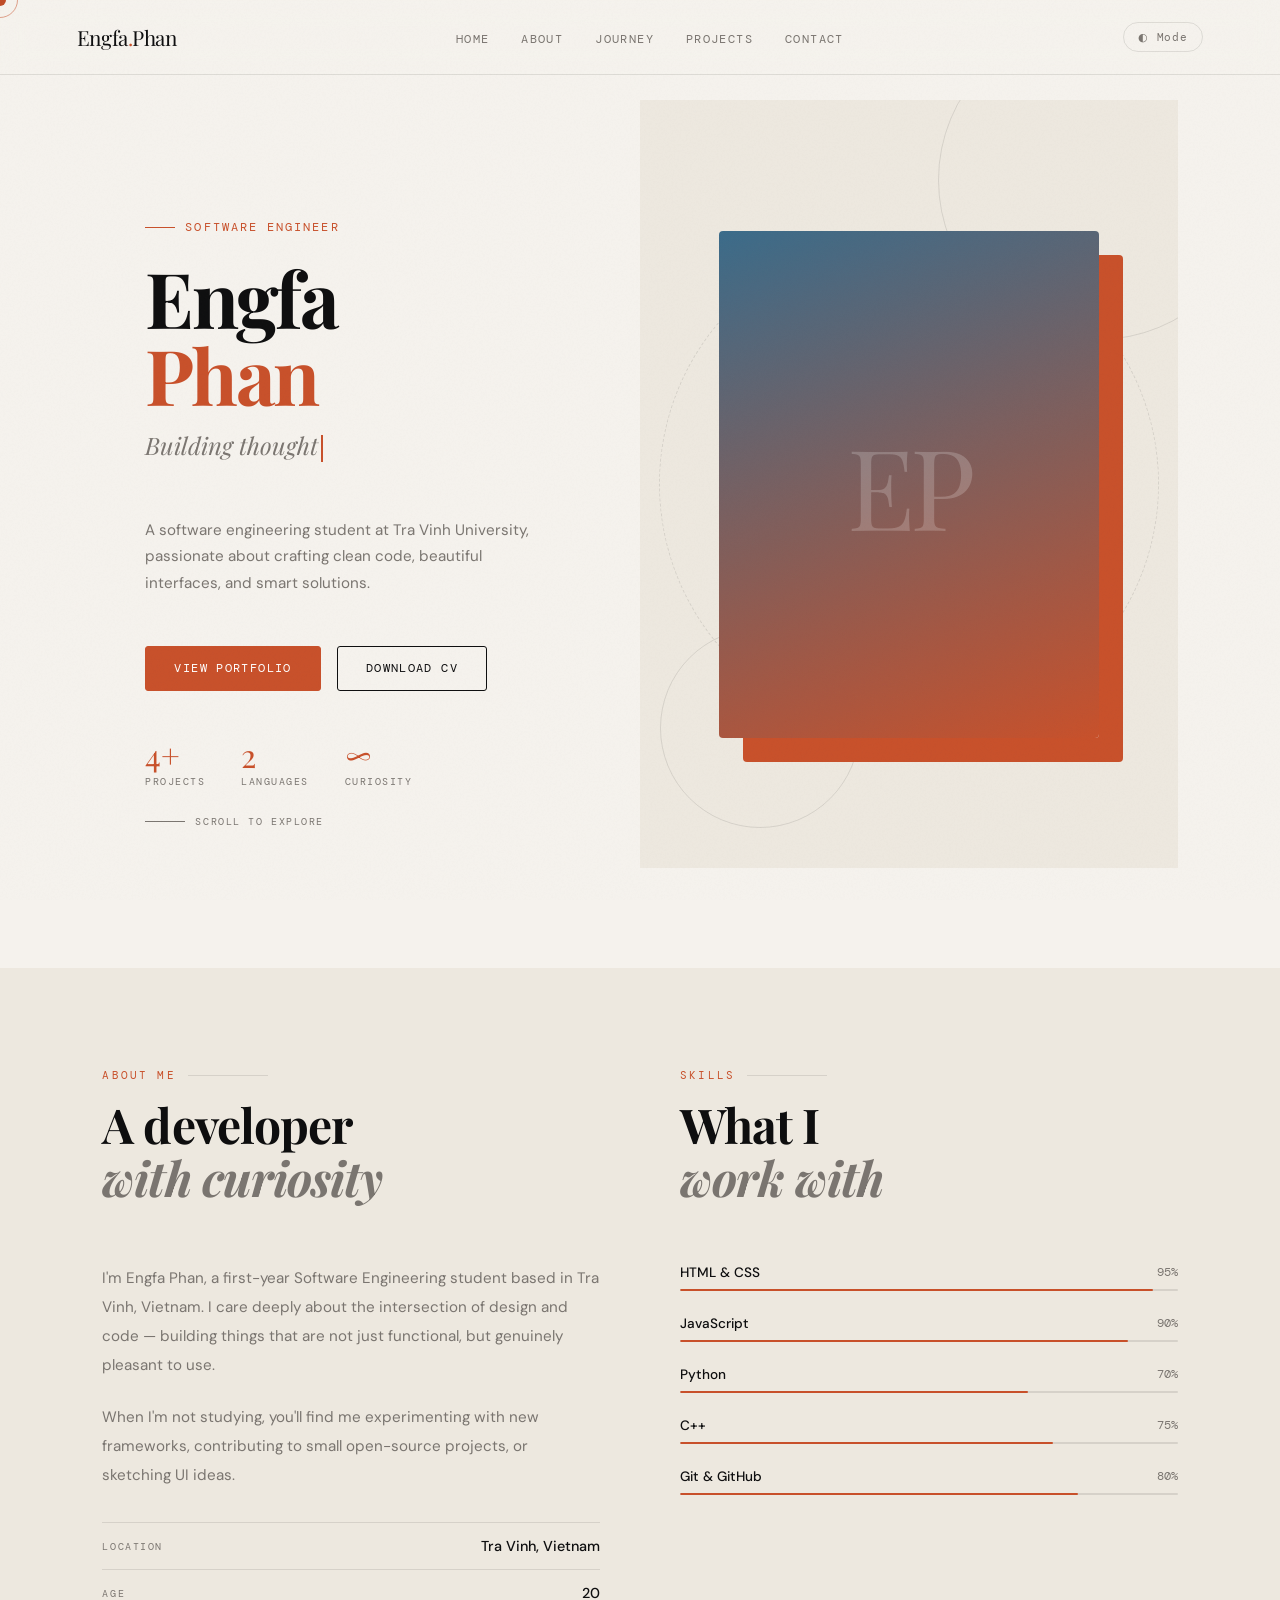
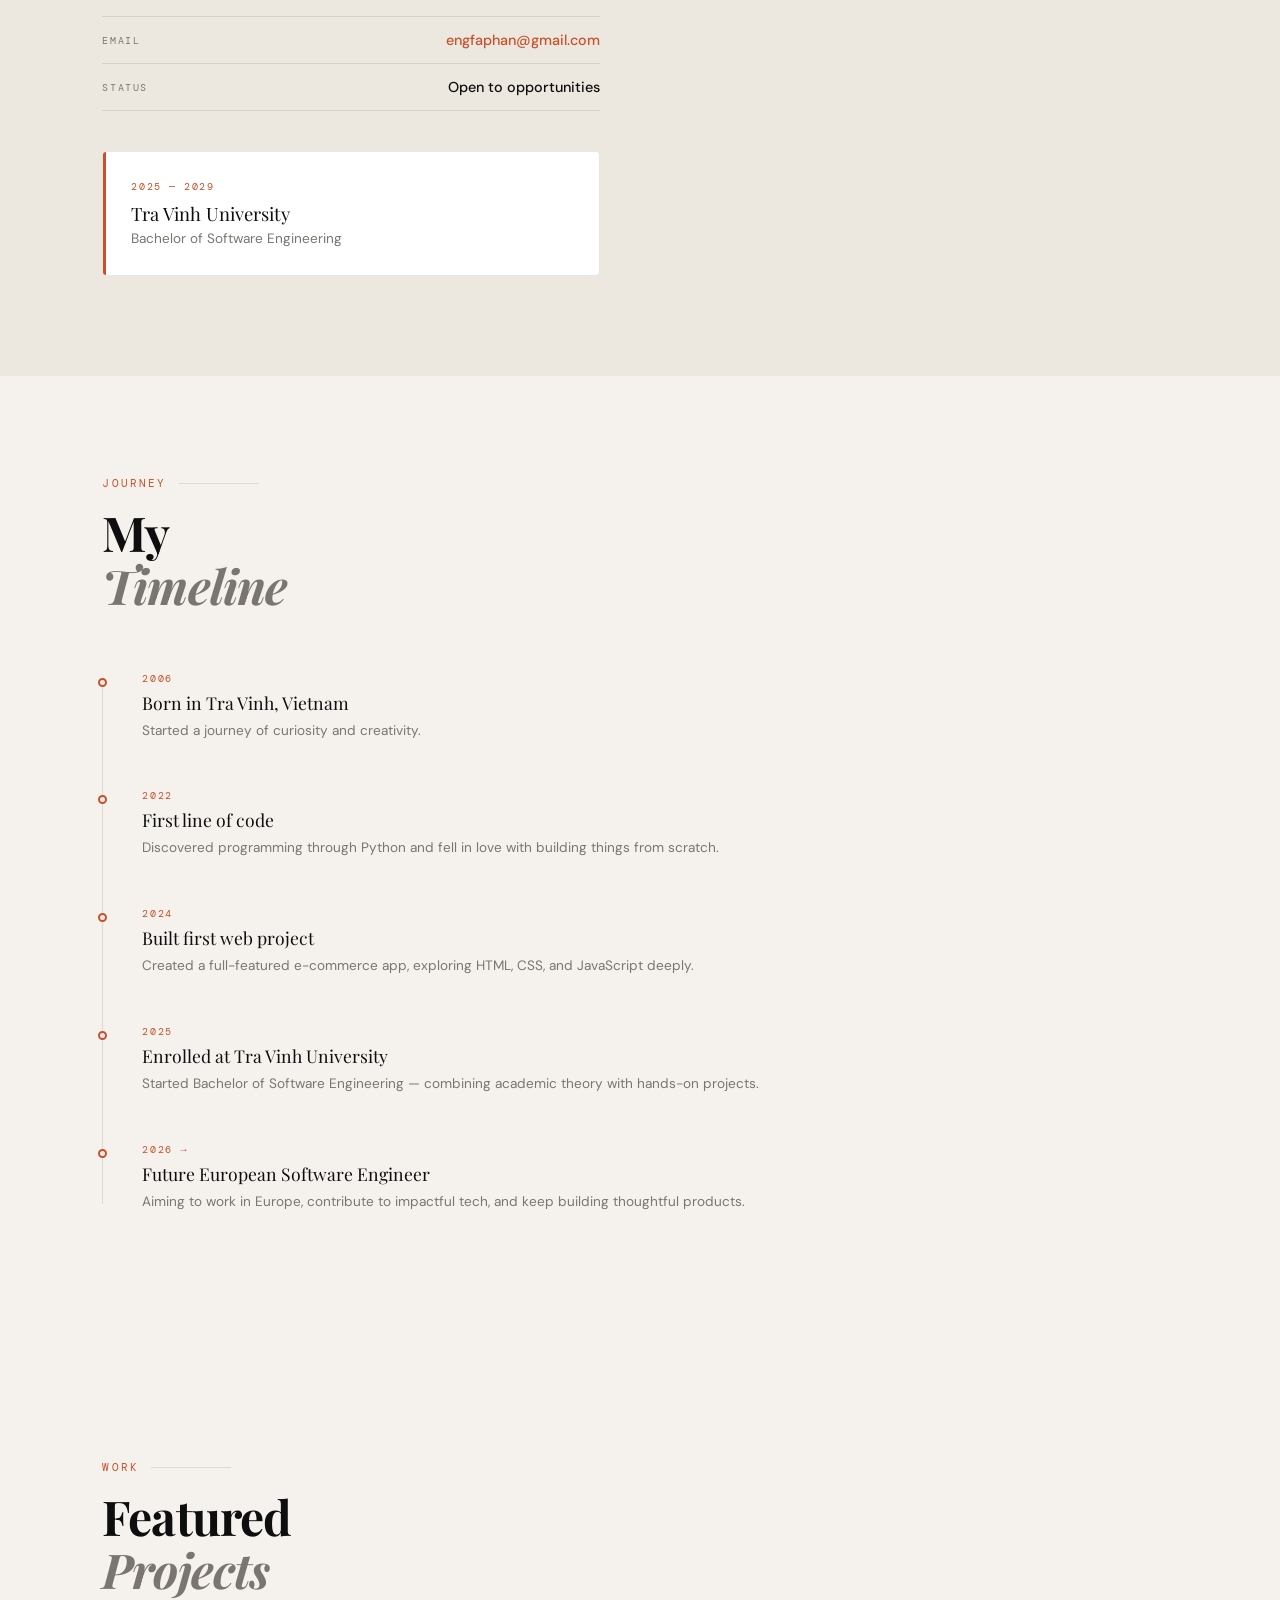
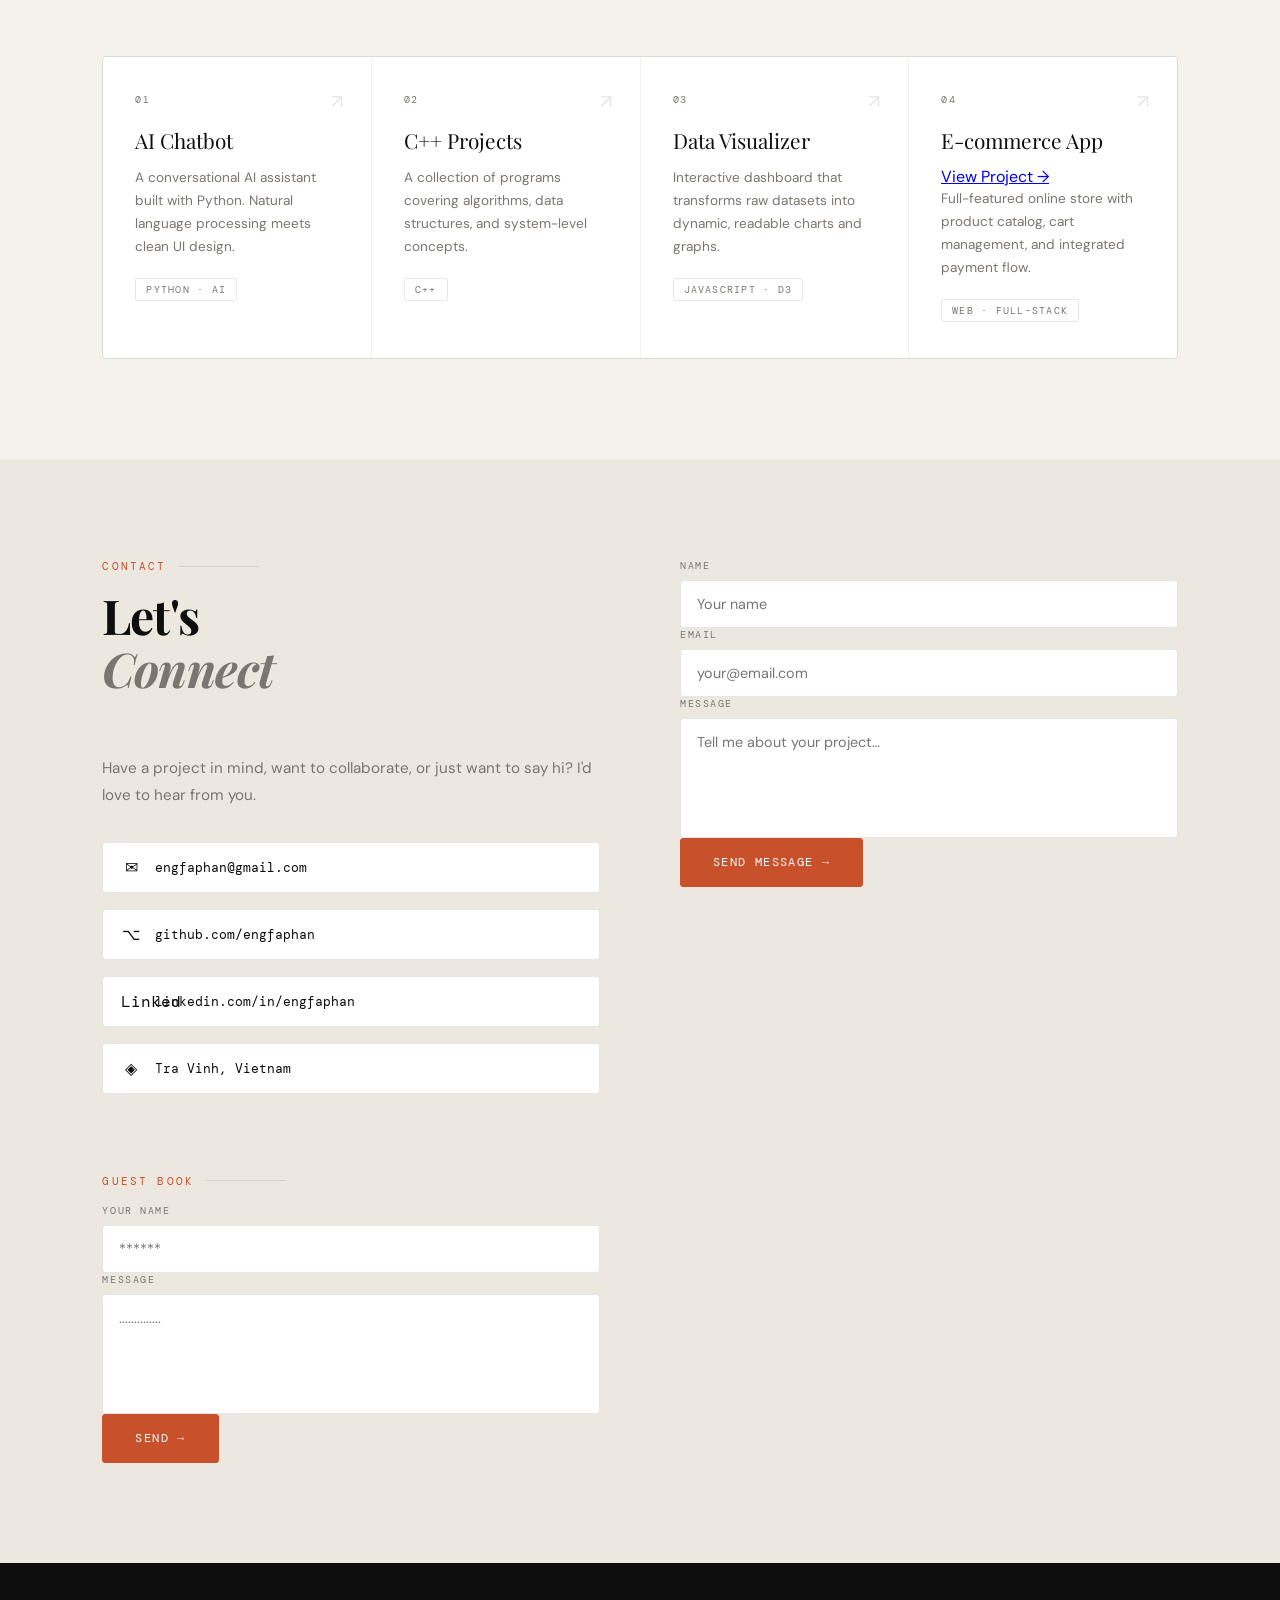
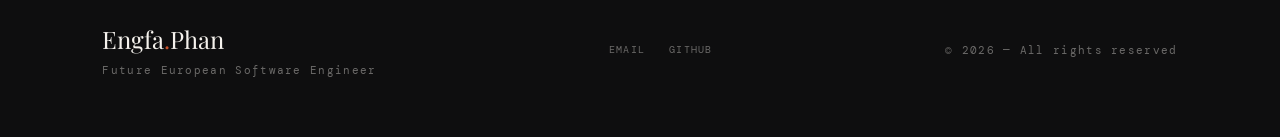
==== index.html @ ee04e459 "Update portfolio" ====
<!doctype html>
<html lang="en">
  <head>
    <meta charset="utf-8" />
    <meta name="viewport" content="width=device-width, initial-scale=1.0" />
    <title>Engfa Phan — Software Engineer</title>
    <meta
      name="description"
      content="Hồ sơ năng lực của Engfa Phan - Sinh viên Kỹ thuật Phần mềm tại Đại học Trà Vinh. Chuyên về phát triển Web và UI/UX."
    />
    <meta
      name="keywords"
      content="Engfa Phan, Software Engineer, Web Developer, Tra Vinh University, Portfolio"
    />
    <meta name="author" content="Engfa Phan" />
    <!-- Open Graph cho Facebook/LinkedIn -->
    <meta
      property="og:title"
      content="Engfa Phan — Software Engineer Portfolio"
    />
    <meta
      property="og:description"
      content="Khám phá các dự án và kỹ năng lập trình của Engfa Phan."
    />
    <meta property="og:image" content="hinanh/22052006.jpg" />
    <meta property="og:type" content="website" />
    <!-- Schema.org cho Google Search -->
    <script type="application/ld+json">
      {
        "@context": "https://schema.org",
        "@type": "Person",
        "name": "Engfa Phan",
        "jobTitle": "Software Engineer",
        "url": "https://engfaphan.github.io",
        "alumniOf": "Tra Vinh University",
        "sameAs": [
          "https://github.com/engfaphan",
          "https://linkedin.com/in/engfaphan"
        ]
      }
    </script>
    <link rel="preconnect" href="https://fonts.googleapis.com" />
    <link
      href="https://fonts.googleapis.com/css2?family=Playfair+Display:ital,wght@0,400;0,700;1,400&family=DM+Mono:wght@300;400;500&family=DM+Sans:wght@300;400;500&display=swap"
      rel="stylesheet"
    />
    <style>
      :root {
        --ink: #0e0e0f;
        --paper: #f5f2ed;
        --cream: #ede8df;
        --accent: #c8502a;
        --accent2: #3a6b8a;
        --muted: #7a7570;
        --card: #ffffff;
        --border: rgba(14, 14, 15, 0.1);
        --cursor-size: 12px;
      }

      *,
      *::before,
      *::after {
        box-sizing: border-box;
        margin: 0;
        padding: 0;
      }
      html {
        scroll-behavior: smooth;
      }

      body {
        font-family: "DM Sans", sans-serif;
        background: var(--paper);
        color: var(--ink);
        overflow-x: hidden;
        cursor: none;
      }

      /* ── GRAIN ── */
      body::before {
        content: "";
        position: fixed;
        inset: 0;
        background-image: url("data:image/svg+xml,%3Csvg viewBox='0 0 512 512' xmlns='http://www.w3.org/2000/svg'%3E%3Cfilter id='noise'%3E%3CfeTurbulence type='fractalNoise' baseFrequency='0.85' numOctaves='4' stitchTiles='stitch'/%3E%3C/filter%3E%3Crect width='100%25' height='100%25' filter='url(%23noise)' opacity='0.04'/%3E%3C/svg%3E");
        pointer-events: none;
        z-index: 9999;
        opacity: 0.5;
      }

      /* ── DARK MODE ── */
      body.dark {
        --ink: #f0ece5;
        --paper: #111010;
        --cream: #1a1917;
        --accent: #e0694a;
        --accent2: #5a9bbe;
        --muted: #7a7570;
        --card: #1e1c1a;
        --border: rgba(240, 236, 229, 0.1);
      }

      /* ── CUSTOM CURSOR ── */
      #cursor {
        position: fixed;
        width: var(--cursor-size);
        height: var(--cursor-size);
        background: var(--accent);
        border-radius: 50%;
        pointer-events: none;
        z-index: 99999;
        transform: translate(-50%, -50%);
        transition:
          transform 0.1s,
          width 0.25s,
          height 0.25s,
          background 0.25s,
          opacity 0.25s;
        mix-blend-mode: multiply;
      }
      body.dark #cursor {
        mix-blend-mode: screen;
      }
      #cursor.hover {
        width: 40px;
        height: 40px;
        background: var(--accent);
        opacity: 0.35;
      }
      #cursor-trail {
        position: fixed;
        width: 36px;
        height: 36px;
        border: 1px solid var(--accent);
        border-radius: 50%;
        pointer-events: none;
        z-index: 99998;
        transform: translate(-50%, -50%);
        transition:
          left 0.12s ease,
          top 0.12s ease,
          width 0.25s,
          height 0.25s,
          opacity 0.25s;
        opacity: 0.5;
      }

      /* ── NAV ── */
      nav {
        position: fixed;
        top: 0;
        left: 0;
        right: 0;
        z-index: 100;
        display: flex;
        justify-content: space-between;
        align-items: center;
        padding: 22px 6%;
        backdrop-filter: blur(12px);
        -webkit-backdrop-filter: blur(12px);
        border-bottom: 1px solid var(--border);
        background: rgba(245, 242, 237, 0.7);
        transition: background 0.4s;
      }
      body.dark nav {
        background: rgba(17, 16, 16, 0.8);
      }

      .logo {
        font-family: "Playfair Display", serif;
        font-size: 1.3rem;
        letter-spacing: -0.02em;
        color: var(--ink);
        cursor: none;
      }
      .logo em {
        color: var(--accent);
        font-style: normal;
      }

      .nav-links {
        display: flex;
        gap: 32px;
        list-style: none;
      }
      .nav-links a {
        font-family: "DM Mono", monospace;
        font-size: 0.72rem;
        letter-spacing: 0.12em;
        text-transform: uppercase;
        color: var(--muted);
        text-decoration: none;
        transition: color 0.2s;
        cursor: none;
      }
      .nav-links a:hover {
        color: var(--accent);
      }

      .mode-btn {
        background: none;
        border: 1px solid var(--border);
        color: var(--muted);
        padding: 7px 14px;
        border-radius: 30px;
        cursor: none;
        font-family: "DM Mono", monospace;
        font-size: 0.7rem;
        letter-spacing: 0.08em;
        transition: all 0.2s;
      }
      .mode-btn:hover {
        border-color: var(--accent);
        color: var(--accent);
      }

      /* ── HERO ── */
      .hero {
        min-height: 100vh;
        display: grid;
        grid-template-columns: 1fr 1fr;
        position: relative;
        overflow: hidden;
      }

      .hero-left {
        display: flex;
        flex-direction: column;
        justify-content: center;
        padding: 120px 8% 80px 8%;
        position: relative;
        z-index: 2;
      }

      .hero-tag {
        font-family: "DM Mono", monospace;
        font-size: 0.72rem;
        letter-spacing: 0.18em;
        text-transform: uppercase;
        color: var(--accent);
        margin-bottom: 24px;
        display: flex;
        align-items: center;
        gap: 10px;
        opacity: 0;
        animation: fadeUp 0.7s 0.2s forwards;
      }
      .hero-tag::before {
        content: "";
        width: 30px;
        height: 1px;
        background: var(--accent);
      }

      .hero-name {
        font-family: "Playfair Display", serif;
        font-size: clamp(3.2rem, 6vw, 5.5rem);
        line-height: 1;
        letter-spacing: -0.03em;
        color: var(--ink);
        margin-bottom: 16px;
        opacity: 0;
        animation: fadeUp 0.7s 0.4s forwards;
      }
      .hero-name span {
        color: var(--accent);
      }

      .hero-role {
        font-family: "Playfair Display", serif;
        font-style: italic;
        font-size: clamp(1.1rem, 2vw, 1.5rem);
        color: var(--muted);
        margin-bottom: 40px;
        opacity: 0;
        animation: fadeUp 0.7s 0.6s forwards;
        min-height: 2em;
      }

      /* Typing cursor */
      .typing-cursor {
        display: inline-block;
        width: 2px;
        height: 1.1em;
        background: var(--accent);
        margin-left: 3px;
        vertical-align: middle;
        animation: blink 1s step-end infinite;
      }
      @keyframes blink {
        0%,
        100% {
          opacity: 1;
        }
        50% {
          opacity: 0;
        }
      }

      .hero-desc {
        font-size: 0.95rem;
        line-height: 1.75;
        color: var(--muted);
        max-width: 400px;
        margin-bottom: 50px;
        opacity: 0;
        animation: fadeUp 0.7s 0.8s forwards;
      }

      .hero-actions {
        display: flex;
        gap: 16px;
        flex-wrap: wrap;
        opacity: 0;
        animation: fadeUp 0.7s 1s forwards;
      }

      /* stat strip */
      .hero-stats {
        display: flex;
        gap: 36px;
        margin-top: 48px;
        opacity: 0;
        animation: fadeUp 0.7s 1.2s forwards;
      }
      .hero-stat-num {
        font-family: "Playfair Display", serif;
        font-size: 2rem;
        color: var(--accent);
        line-height: 1;
      }
      .hero-stat-label {
        font-family: "DM Mono", monospace;
        font-size: 0.62rem;
        letter-spacing: 0.15em;
        text-transform: uppercase;
        color: var(--muted);
        margin-top: 4px;
      }

      @keyframes fadeUp {
        from {
          opacity: 0;
          transform: translateY(24px);
        }
        to {
          opacity: 1;
          transform: translateY(0);
        }
      }

      .btn {
        font-family: "DM Mono", monospace;
        font-size: 0.72rem;
        letter-spacing: 0.12em;
        text-transform: uppercase;
        padding: 14px 28px;
        border-radius: 3px;
        text-decoration: none;
        transition: all 0.25s;
        display: inline-block;
        cursor: none;
      }
      .btn-solid {
        background: var(--accent);
        color: #fff;
        border: 1px solid var(--accent);
      }
      .btn-solid:hover {
        background: transparent;
        color: var(--accent);
      }
      .btn-outline {
        border: 1px solid var(--ink);
        color: var(--ink);
        background: transparent;
      }
      .btn-outline:hover {
        background: var(--ink);
        color: var(--paper);
      }

      /* Hero right */
      .hero-right {
        position: relative;
        overflow: hidden;
        background: var(--cream);
      }
      .hero-photo-wrap {
        position: absolute;
        inset: 0;
        display: flex;
        align-items: center;
        justify-content: center;
      }
      .hero-photo-frame {
        width: 72%;
        max-width: 380px;
        aspect-ratio: 3/4;
        border-radius: 4px;
        overflow: hidden;
        box-shadow: 24px 24px 0 var(--accent);
        position: relative;
        opacity: 0;
        animation: fadeUp 0.9s 0.5s forwards;
      }
      .hero-photo-frame img {
        width: 100%;
        height: 100%;
        object-fit: cover;
        object-position: top center;
        display: block;
        filter: grayscale(15%);
      }
      .hero-initials {
        width: 100%;
        height: 100%;
        background: linear-gradient(
          160deg,
          var(--accent2) 0%,
          var(--accent) 100%
        );
        display: flex;
        align-items: center;
        justify-content: center;
        font-family: "Playfair Display", serif;
        font-size: 7rem;
        color: rgba(255, 255, 255, 0.2);
        letter-spacing: -0.05em;
      }
      .hero-deco {
        position: absolute;
        border-radius: 50%;
        border: 1px solid var(--border);
      }
      .deco-1 {
        width: 320px;
        height: 320px;
        top: -80px;
        right: -80px;
      }
      .deco-2 {
        width: 200px;
        height: 200px;
        bottom: 40px;
        left: 20px;
      }

      /* animated ring */
      .deco-ring {
        position: absolute;
        border-radius: 50%;
        border: 1px dashed var(--border);
        animation: spin 20s linear infinite;
      }
      .deco-ring-1 {
        width: 500px;
        height: 500px;
        top: 50%;
        left: 50%;
        transform: translate(-50%, -50%);
      }
      @keyframes spin {
        to {
          transform: translate(-50%, -50%) rotate(360deg);
        }
      }

      .scroll-hint {
        position: absolute;
        bottom: 40px;
        left: 8%;
        display: flex;
        align-items: center;
        gap: 10px;
        font-family: "DM Mono", monospace;
        font-size: 0.65rem;
        letter-spacing: 0.15em;
        color: var(--muted);
        text-transform: uppercase;
        opacity: 0;
        animation: fadeUp 0.7s 1.4s forwards;
      }
      .scroll-line {
        width: 40px;
        height: 1px;
        background: var(--muted);
        animation: scrollPulse 2s ease-in-out infinite;
      }
      @keyframes scrollPulse {
        0%,
        100% {
          opacity: 0.3;
        }
        50% {
          opacity: 1;
        }
      }

      /* ── SECTION SHARED ── */
      section {
        padding: 100px 8%;
      }

      .section-label {
        font-family: "DM Mono", monospace;
        font-size: 0.68rem;
        letter-spacing: 0.2em;
        text-transform: uppercase;
        color: var(--accent);
        margin-bottom: 16px;
        display: flex;
        align-items: center;
        gap: 12px;
      }
      .section-label::after {
        content: "";
        flex: 1;
        height: 1px;
        background: var(--border);
        max-width: 80px;
      }

      .section-title {
        font-family: "Playfair Display", serif;
        font-size: clamp(2rem, 4vw, 3rem);
        letter-spacing: -0.02em;
        line-height: 1.1;
        margin-bottom: 60px;
      }

      /* ── ABOUT ── */
      #about {
        background: var(--cream);
        display: grid;
        grid-template-columns: 1fr 1fr;
        gap: 80px;
        align-items: start;
      }
      .about-left p {
        font-size: 0.95rem;
        line-height: 1.9;
        color: var(--muted);
        margin-bottom: 24px;
      }

      .info-table {
        margin-top: 32px;
        border-top: 1px solid var(--border);
      }
      .info-row {
        display: flex;
        justify-content: space-between;
        align-items: center;
        padding: 14px 0;
        border-bottom: 1px solid var(--border);
      }
      .info-label {
        font-family: "DM Mono", monospace;
        font-size: 0.65rem;
        letter-spacing: 0.15em;
        text-transform: uppercase;
        color: var(--muted);
      }
      .info-value {
        font-size: 0.9rem;
        font-weight: 500;
      }
      .info-value a {
        color: var(--accent);
        text-decoration: none;
      }

      .skills-list {
        margin-top: 8px;
      }
      .skill-item {
        margin-bottom: 24px;
      }
      .skill-header {
        display: flex;
        justify-content: space-between;
        margin-bottom: 8px;
        font-size: 0.85rem;
      }
      .skill-name {
        font-weight: 500;
      }
      .skill-pct {
        font-family: "DM Mono", monospace;
        font-size: 0.75rem;
        color: var(--muted);
      }
      .skill-track {
        height: 2px;
        background: var(--border);
        border-radius: 99px;
        overflow: hidden;
      }
      .skill-fill {
        height: 100%;
        background: var(--accent);
        border-radius: 99px;
        width: 0;
        transition: width 1.2s cubic-bezier(0.22, 1, 0.36, 1);
      }

      .edu-card {
        border: 1px solid var(--border);
        border-radius: 4px;
        padding: 28px;
        margin-top: 32px;
        position: relative;
        overflow: hidden;
        background: var(--card);
      }
      .edu-card::before {
        content: "";
        position: absolute;
        top: 0;
        left: 0;
        width: 3px;
        height: 100%;
        background: var(--accent);
      }
      .edu-year {
        font-family: "DM Mono", monospace;
        font-size: 0.65rem;
        letter-spacing: 0.15em;
        color: var(--accent);
        margin-bottom: 8px;
      }
      .edu-school {
        font-family: "Playfair Display", serif;
        font-size: 1.15rem;
        margin-bottom: 4px;
      }
      .edu-major {
        font-size: 0.85rem;
        color: var(--muted);
      }

      /* ── TIMELINE ── */
      #timeline {
        background: var(--paper);
      }

      .timeline-wrap {
        position: relative;
        padding-left: 40px;
      }
      .timeline-wrap::before {
        content: "";
        position: absolute;
        left: 0;
        top: 8px;
        bottom: 8px;
        width: 1px;
        background: var(--border);
      }

      .tl-item {
        position: relative;
        margin-bottom: 48px;
        opacity: 0;
        transform: translateX(-20px);
        transition:
          opacity 0.6s ease,
          transform 0.6s ease;
      }
      .tl-item.visible {
        opacity: 1;
        transform: none;
      }
      .tl-item::before {
        content: "";
        position: absolute;
        left: -44px;
        top: 6px;
        width: 9px;
        height: 9px;
        border-radius: 50%;
        background: var(--paper);
        border: 2px solid var(--accent);
      }
      .tl-item:hover::before {
        background: var(--accent);
      }

      .tl-year {
        font-family: "DM Mono", monospace;
        font-size: 0.65rem;
        letter-spacing: 0.15em;
        color: var(--accent);
        margin-bottom: 6px;
      }
      .tl-title {
        font-family: "Playfair Display", serif;
        font-size: 1.1rem;
        margin-bottom: 6px;
      }
      .tl-sub {
        font-size: 0.85rem;
        color: var(--muted);
        line-height: 1.6;
      }

      /* ── PROJECTS ── */
      #projects {
        background: var(--paper);
      }

      .project-grid {
        display: grid;
        grid-template-columns: repeat(auto-fit, minmax(260px, 1fr));
        gap: 1px;
        border: 1px solid var(--border);
        border-radius: 4px;
        overflow: hidden;
      }
      .project-card {
        padding: 36px 32px;
        background: var(--card);
        position: relative;
        transition: background 0.3s;
        cursor: none;
        overflow: hidden;
      }
      .project-card::after {
        content: "";
        position: absolute;
        bottom: 0;
        left: 0;
        right: 0;
        height: 2px;
        background: var(--accent);
        transform: scaleX(0);
        transform-origin: left;
        transition: transform 0.4s ease;
      }
      .project-card:hover {
        background: var(--cream);
      }
      .project-card:hover::after {
        transform: scaleX(1);
      }

      .project-num {
        font-family: "DM Mono", monospace;
        font-size: 0.65rem;
        letter-spacing: 0.15em;
        color: var(--muted);
        margin-bottom: 20px;
      }
      .project-name {
        font-family: "Playfair Display", serif;
        font-size: 1.3rem;
        margin-bottom: 12px;
        color: var(--ink);
        transition: color 0.2s;
      }
      .project-card:hover .project-name {
        color: var(--accent);
      }
      .project-desc {
        font-size: 0.85rem;
        color: var(--muted);
        line-height: 1.7;
      }
      .project-tag {
        display: inline-block;
        margin-top: 20px;
        font-family: "DM Mono", monospace;
        font-size: 0.65rem;
        letter-spacing: 0.12em;
        text-transform: uppercase;
        padding: 4px 10px;
        border: 1px solid var(--border);
        border-radius: 2px;
        color: var(--muted);
      }
      .project-arrow {
        position: absolute;
        top: 32px;
        right: 28px;
        font-size: 1.2rem;
        color: var(--border);
        transition:
          color 0.3s,
          transform 0.3s;
      }
      .project-card:hover .project-arrow {
        color: var(--accent);
        transform: translate(4px, -4px);
      }

      /* ── CONTACT ── */
      #contact {
        background: var(--cream);
      }

      .contact-grid {
        display: grid;
        grid-template-columns: 1fr 1fr;
        gap: 80px;
        align-items: start;
      }

      .contact-info p {
        font-size: 0.95rem;
        line-height: 1.8;
        color: var(--muted);
        margin-bottom: 32px;
      }
      .contact-links {
        display: flex;
        flex-direction: column;
        gap: 16px;
      }
      .contact-link {
        display: flex;
        align-items: center;
        gap: 14px;
        font-family: "DM Mono", monospace;
        font-size: 0.8rem;
        color: var(--ink);
        text-decoration: none;
        padding: 14px 18px;
        border: 1px solid var(--border);
        border-radius: 4px;
        background: var(--card);
        transition: all 0.25s;
        cursor: none;
      }
      .contact-link:hover {
        border-color: var(--accent);
        color: var(--accent);
        transform: translateX(4px);
      }
      .contact-link-icon {
        font-size: 1rem;
        width: 20px;
        text-align: center;
      }

      /* form */
      .contact-form {
        display: flex;
        flex-direction: column;
        gap: 20px;
      }
      .form-group {
        display: flex;
        flex-direction: column;
        gap: 8px;
      }
      .form-label {
        font-family: "DM Mono", monospace;
        font-size: 0.65rem;
        letter-spacing: 0.15em;
        text-transform: uppercase;
        color: var(--muted);
      }
      .form-input,
      .form-textarea {
        background: var(--card);
        border: 1px solid var(--border);
        color: var(--ink);
        font-family: "DM Sans", sans-serif;
        font-size: 0.9rem;
        padding: 14px 16px;
        border-radius: 4px;
        outline: none;
        transition: border-color 0.2s;
        resize: none;
        cursor: none;
      }
      .form-input:focus,
      .form-textarea:focus {
        border-color: var(--accent);
      }
      .form-textarea {
        min-height: 120px;
      }
      .form-submit {
        font-family: "DM Mono", monospace;
        font-size: 0.72rem;
        letter-spacing: 0.12em;
        text-transform: uppercase;
        padding: 16px 32px;
        border-radius: 3px;
        background: var(--accent);
        color: #fff;
        border: 1px solid var(--accent);
        cursor: none;
        transition: all 0.25s;
        align-self: flex-start;
      }
      .form-submit:hover {
        background: transparent;
        color: var(--accent);
      }
      .form-msg {
        font-family: "DM Mono", monospace;
        font-size: 0.75rem;
        color: var(--accent);
        display: none;
        margin-top: -8px;
      }
      .form-msg.show {
        display: block;
      }

      /* ── FOOTER ── */
      footer {
        background: var(--ink);
        color: var(--paper);
        padding: 60px 8%;
        display: flex;
        justify-content: space-between;
        align-items: center;
        flex-wrap: wrap;
        gap: 24px;
      }
      .footer-name {
        font-family: "Playfair Display", serif;
        font-size: 1.5rem;
      }
      .footer-name em {
        color: var(--accent);
        font-style: normal;
      }
      .footer-note {
        font-family: "DM Mono", monospace;
        font-size: 0.68rem;
        letter-spacing: 0.12em;
        opacity: 0.4;
      }

      .footer-links {
        display: flex;
        gap: 24px;
      }
      .footer-links a {
        font-family: "DM Mono", monospace;
        font-size: 0.65rem;
        letter-spacing: 0.12em;
        text-transform: uppercase;
        color: var(--paper);
        opacity: 0.4;
        text-decoration: none;
        transition: opacity 0.2s;
        cursor: none;
      }
      .footer-links a:hover {
        opacity: 1;
      }

      /* ── REVEAL ── */
      .reveal {
        opacity: 0;
        transform: translateY(30px);
        transition:
          opacity 0.7s ease,
          transform 0.7s ease;
      }
      .reveal.visible {
        opacity: 1;
        transform: none;
      }

      /* ── RESPONSIVE ── */
      @media (max-width: 768px) {
        .hero {
          grid-template-columns: 1fr;
        }
        .hero-right {
          height: 50vh;
        }
        .hero-left {
          padding: 110px 6% 60px;
        }
        #about,
        .contact-grid {
          grid-template-columns: 1fr;
          gap: 40px;
        }
        nav {
          padding: 18px 5%;
        }
        .nav-links {
          gap: 18px;
        }
        footer {
          flex-direction: column;
          text-align: center;
        }
        body {
          cursor: auto;
        }
        #cursor,
        #cursor-trail {
          display: none;
        }
        .guestbook {
          margin-top: 60px;
          padding-top: 40px;
          border-top: 1px solid var(--border);
          grid-column: 1/-1;
        }
        .gb-form {
          display: flex;
          flex-direction: column;
          gap: 16px;
          max-width: 480px;
          margin-bottom: 24px;
        }
        .gb-toggle {
          font-family: "DM Mono", monospace;
          font-size: 0.72rem;
          letter-spacing: 0.1em;
          text-transform: uppercase;
          padding: 10px 20px;
          border: 1px solid var(--border);
          background: transparent;
          color: var(--muted);
          border-radius: 3px;
          cursor: pointer;
          transition: all 0.2s;
          margin-bottom: 16px;
        }
        .gb-toggle:hover {
          border-color: var(--accent);
          color: var(--accent);
        }
        .comments-box {
          max-height: 0;
          overflow: hidden;
          transition: max-height 0.5s cubic-bezier(0.22, 1, 0.36, 1);
        }
        .comments-box.open {
          max-height: 1000px;
        }
        .comment-item {
          padding: 16px 0;
          border-bottom: 1px solid var(--border);
        }
        .comment-item:last-child {
          border-bottom: none;
        }
        .comment-header {
          display: flex;
          justify-content: space-between;
          margin-bottom: 6px;
        }
        .comment-name {
          font-weight: 500;
          font-size: 0.9rem;
          color: var(--accent);
        }
        .comment-time {
          font-family: "DM Mono", monospace;
          font-size: 0.65rem;
          color: var(--muted);
        }
        .comment-msg {
          font-size: 0.88rem;
          color: var(--muted);
          line-height: 1.6;
        }
      }
    </style>
    <script src="https://cdn.jsdelivr.net/npm/@emailjs/browser@4/dist/email.min.js"></script>
    <script>
      emailjs.init("YOUR_PUBLIC_KEY");
    </script>
  </head>
  <body>
    <!-- CURSOR -->
    <div id="cursor"></div>
    <div id="cursor-trail"></div>

    <!-- NAV -->
    <nav>
      <div class="logo">Engfa<em>.</em>Phan</div>
      <ul class="nav-links">
        <li><a href="#">Home</a></li>
        <li><a href="#about">About</a></li>
        <li><a href="#timeline">Journey</a></li>
        <li><a href="#projects">Projects</a></li>
        <li><a href="#contact">Contact</a></li>
      </ul>
      <button class="mode-btn" onclick="toggleDark()">◐ Mode</button>
    </nav>

    <!-- HERO -->
    <section class="hero">
      <div class="hero-left">
        <div class="hero-tag">Software Engineer</div>
        <h1 class="hero-name">Engfa<br /><span>Phan</span></h1>
        <p class="hero-role" id="typing-role">
          <span class="typing-cursor"></span>
        </p>
        <p class="hero-desc">
          A software engineering student at Tra Vinh University, passionate
          about crafting clean code, beautiful interfaces, and smart solutions.
        </p>
        <div class="hero-actions">
          <a href="#projects" class="btn btn-solid">View Portfolio</a>
          <a href="path/to/your-cv.pdf" class="btn btn-outline" download
            >Download CV</a
          >
        </div>
        <div class="hero-stats">
          <div>
            <div class="hero-stat-num">4+</div>
            <div class="hero-stat-label">Projects</div>
          </div>
          <div>
            <div class="hero-stat-num">2</div>
            <div class="hero-stat-label">Languages</div>
          </div>
          <div>
            <div class="hero-stat-num">∞</div>
            <div class="hero-stat-label">Curiosity</div>
          </div>
        </div>
        <div class="scroll-hint">
          <span class="scroll-line"></span>
          Scroll to explore
        </div>
      </div>

      <div class="hero-right">
        <div class="deco-ring deco-ring-1"></div>
        <div class="hero-deco deco-1"></div>
        <div class="hero-deco deco-2"></div>
        <div class="hero-photo-wrap">
          <div class="hero-photo-frame">
            <img
              src=""
              alt="Engfa Phan"
              onerror="
                this.style.display = 'none';
                this.parentElement.querySelector(
                  '.hero-initials',
                ).style.display = 'flex';
              "
            />
            <div class="hero-initials" style="display: none">EP</div>
          </div>
        </div>
      </div>
    </section>

    <!-- ABOUT -->
    <section id="about">
      <div class="about-left reveal">
        <div class="section-label">About me</div>
        <h2 class="section-title">
          A developer<br /><em style="font-style: italic; color: var(--muted)"
            >with curiosity</em
          >
        </h2>
        <p>
          I'm Engfa Phan, a first-year Software Engineering student based in Tra
          Vinh, Vietnam. I care deeply about the intersection of design and code
          — building things that are not just functional, but genuinely pleasant
          to use.
        </p>
        <p>
          When I'm not studying, you'll find me experimenting with new
          frameworks, contributing to small open-source projects, or sketching
          UI ideas.
        </p>

        <div class="info-table">
          <div class="info-row">
            <span class="info-label">Location</span>
            <span class="info-value">Tra Vinh, Vietnam</span>
          </div>
          <div class="info-row">
            <span class="info-label">Age</span>
            <span class="info-value">20</span>
          </div>
          <div class="info-row">
            <span class="info-label">Email</span>
            <span class="info-value"
              ><a href="mailto:engfaphan@gmail.com"
                >engfaphan@gmail.com</a
              ></span
            >
          </div>
          <div class="info-row">
            <span class="info-label">Status</span>
            <span class="info-value">Open to opportunities</span>
          </div>
        </div>

        <div class="edu-card" style="margin-top: 40px">
          <div class="edu-year">2025 — 2029</div>
          <div class="edu-school">Tra Vinh University</div>
          <div class="edu-major">Bachelor of Software Engineering</div>
        </div>
      </div>

      <div class="about-right reveal" style="transition-delay: 0.15s">
        <div class="section-label">Skills</div>
        <h2 class="section-title">
          What I<br /><em style="font-style: italic; color: var(--muted)"
            >work with</em
          >
        </h2>

        <div class="skills-list">
          <div class="skill-item">
            <div class="skill-header">
              <span class="skill-name">HTML & CSS</span
              ><span class="skill-pct">95%</span>
            </div>
            <div class="skill-track">
              <div class="skill-fill" data-w="95"></div>
            </div>
          </div>
          <div class="skill-item">
            <div class="skill-header">
              <span class="skill-name">JavaScript</span
              ><span class="skill-pct">90%</span>
            </div>
            <div class="skill-track">
              <div class="skill-fill" data-w="90"></div>
            </div>
          </div>
          <div class="skill-item">
            <div class="skill-header">
              <span class="skill-name">Python</span
              ><span class="skill-pct">70%</span>
            </div>
            <div class="skill-track">
              <div class="skill-fill" data-w="70"></div>
            </div>
          </div>
          <div class="skill-item">
            <div class="skill-header">
              <span class="skill-name">C++</span
              ><span class="skill-pct">75%</span>
            </div>
            <div class="skill-track">
              <div class="skill-fill" data-w="75"></div>
            </div>
          </div>
          <div class="skill-item">
            <div class="skill-header">
              <span class="skill-name">Git & GitHub</span
              ><span class="skill-pct">80%</span>
            </div>
            <div class="skill-track">
              <div class="skill-fill" data-w="80"></div>
            </div>
          </div>
        </div>
      </div>
    </section>

    <!-- TIMELINE -->
    <section id="timeline">
      <div class="section-label reveal">Journey</div>
      <h2 class="section-title reveal">
        My<br /><em style="font-style: italic; color: var(--muted)"
          >Timeline</em
        >
      </h2>

      <div class="timeline-wrap">
        <div class="tl-item">
          <div class="tl-year">2006</div>
          <div class="tl-title">Born in Tra Vinh, Vietnam</div>
          <div class="tl-sub">
            Started a journey of curiosity and creativity.
          </div>
        </div>
        <div class="tl-item">
          <div class="tl-year">2022</div>
          <div class="tl-title">First line of code</div>
          <div class="tl-sub">
            Discovered programming through Python and fell in love with building
            things from scratch.
          </div>
        </div>
        <div class="tl-item">
          <div class="tl-year">2024</div>
          <div class="tl-title">Built first web project</div>
          <div class="tl-sub">
            Created a full-featured e-commerce app, exploring HTML, CSS, and
            JavaScript deeply.
          </div>
        </div>
        <div class="tl-item">
          <div class="tl-year">2025</div>
          <div class="tl-title">Enrolled at Tra Vinh University</div>
          <div class="tl-sub">
            Started Bachelor of Software Engineering — combining academic theory
            with hands-on projects.
          </div>
        </div>
        <div class="tl-item">
          <div class="tl-year">2026 →</div>
          <div class="tl-title">Future European Software Engineer</div>
          <div class="tl-sub">
            Aiming to work in Europe, contribute to impactful tech, and keep
            building thoughtful products.
          </div>
        </div>
      </div>
    </section>

    <!-- PROJECTS -->
    <section id="projects">
      <div class="section-label reveal">Work</div>
      <h2 class="section-title reveal">
        Featured<br /><em style="font-style: italic; color: var(--muted)"
          >Projects</em
        >
      </h2>

      <div class="project-grid">
        <div class="project-card reveal">
          <div class="project-arrow">↗</div>
          <div class="project-num">01</div>
          <div class="project-name">AI Chatbot</div>
          <p class="project-desc">
            A conversational AI assistant built with Python. Natural language
            processing meets clean UI design.
          </p>
          <span class="project-tag">Python · AI</span>
        </div>
        <div class="project-card reveal" style="transition-delay: 0.1s">
          <div class="project-arrow">↗</div>
          <div class="project-num">02</div>
          <div class="project-name">C++ Projects</div>
          <p class="project-desc">
            A collection of programs covering algorithms, data structures, and
            system-level concepts.
          </p>
          <span class="project-tag">C++</span>
        </div>
        <div class="project-card reveal" style="transition-delay: 0.2s">
          <div class="project-arrow">↗</div>
          <div class="project-num">03</div>
          <div class="project-name">Data Visualizer</div>
          <p class="project-desc">
            Interactive dashboard that transforms raw datasets into dynamic,
            readable charts and graphs.
          </p>
          <span class="project-tag">JavaScript · D3</span>
        </div>
        <div class="project-card reveal" style="transition-delay: 0.3s">
          <div class="project-arrow">↗</div>
          <div class="project-num">04</div>
          <div class="project-name">E-commerce App</div>
          <a href="shop_offical.html" class="project-link">View Project →</a>
          <p class="project-desc">
            Full-featured online store with product catalog, cart management,
            and integrated payment flow.
          </p>
          <span class="project-tag">Web · Full-Stack</span>
        </div>
      </div>
    </section>

    <!-- CONTACT -->
    <section id="contact">
      <div class="contact-grid">
        <div class="contact-info reveal">
          <div class="section-label">Contact</div>
          <h2 class="section-title">
            Let's<br /><em style="font-style: italic; color: var(--muted)"
              >Connect</em
            >
          </h2>
          <p>
            Have a project in mind, want to collaborate, or just want to say hi?
            I'd love to hear from you.
          </p>
          <div class="contact-links">
            <a href="mailto:engfaphan@gmail.com" class="contact-link">
              <span class="contact-link-icon">✉</span>
              engfaphan@gmail.com
            </a>
            <a
              href="https://github.com/engfa-phan201/engfaphan.github.io"
              target="_blank"
              class="contact-link"
            >
              <span class="contact-link-icon">⌥</span>
              github.com/engfaphan
            </a>
            <a
              href="https://linkedin.com/in/engfaphan"
              target="_blank"
              class="contact-link"
            >
              <span class="contact-link-icon">Linked</span>
              linkedin.com/in/engfaphan
            </a>
            <a href="#" class="contact-link">
              <span class="contact-link-icon">◈</span>
              Tra Vinh, Vietnam
            </a>
          </div>
        </div>

        <div class="contact-form-wrap reveal" style="transition-delay: 0.15s">
          <div class="form-group">
            <label class="form-label">Name</label>
            <input
              type="text"
              class="form-input"
              id="fname"
              placeholder="Your name"
            />
          </div>
          <div class="form-group">
            <label class="form-label">Email</label>
            <input
              type="email"
              class="form-input"
              id="femail"
              placeholder="your@email.com"
            />
          </div>
          <div class="form-group">
            <label class="form-label">Message</label>
            <textarea
              class="form-textarea"
              id="fmsg"
              placeholder="Tell me about your project…"
            ></textarea>
          </div>
          <p class="form-msg" id="form-msg">
            ✓ Message sent! I'll get back to you soon.
          </p>
          <button class="form-submit" onclick="sendForm()">
            Send Message →
          </button>
        </div>
        <div class="guestbook">
          <div class="gb-form">
            <div class="section-label">Guest Book</div>
            <div class="form-group">
              <label class="form-label">Your name</label>
              <input
                type="text"
                class="form-input"
                id="c-name"
                placeholder="******"
              />
            </div>
            <div class="form-group">
              <label class="form-label">Message</label>
              <textarea
                class="form-textarea"
                id="c-msg"
                placeholder=".............."
              ></textarea>
            </div>
            <button class="form-submit" id="c-submit" onclick="submitComment()">
              Send →
            </button>
          </div>
          <div class="comments-box" id="comments-box">
            <div id="comments-list"></div>
          </div>
        </div>
      </div>
    </section>

    <!-- FOOTER -->
    <footer>
      <div>
        <div class="footer-name">Engfa<em>.</em>Phan</div>
        <div class="footer-note" style="margin-top: 8px">
          Future European Software Engineer
        </div>
      </div>
      <div class="footer-links">
        <a href="">Email</a>
        <a href="https://github.com/engfaphan" target="_blank">GitHub</a>
      </div>
      <div class="footer-note">© 2026 — All rights reserved</div>
    </footer>

    <script>
      // ── DARK MODE ──
      function toggleDark() {
        document.body.classList.toggle("dark");
        localStorage.setItem(
          "theme",
          document.body.classList.contains("dark") ? "dark" : "light",
        );
      }
      if (localStorage.getItem("theme") === "dark")
        document.body.classList.add("dark");

      // ── CUSTOM CURSOR ──
      const cur = document.getElementById("cursor");
      const trail = document.getElementById("cursor-trail");
      let mx = 0,
        my = 0;
      document.addEventListener("mousemove", (e) => {
        mx = e.clientX;
        my = e.clientY;
        cur.style.left = mx + "px";
        cur.style.top = my + "px";
        setTimeout(() => {
          trail.style.left = mx + "px";
          trail.style.top = my + "px";
        }, 80);
      });
      document
        .querySelectorAll(
          "a, button, .project-card, .contact-link, input, textarea",
        )
        .forEach((el) => {
          el.addEventListener("mouseenter", () => cur.classList.add("hover"));
          el.addEventListener("mouseleave", () =>
            cur.classList.remove("hover"),
          );
        });

      // ── TYPING ANIMATION ──
      const roles = [
        "Building thoughtful digital experiences",
        "Turning ideas into elegant code",
        "Learning. Creating. Growing.",
      ];
      let ri = 0,
        ci = 0,
        deleting = false;
      const roleEl = document.getElementById("typing-role");

      function type() {
        const txt = roles[ri];
        if (!deleting) {
          ci++;
          roleEl.innerHTML =
            txt.slice(0, ci) + '<span class="typing-cursor"></span>';
          if (ci === txt.length) {
            deleting = true;
            setTimeout(type, 2200);
            return;
          }
        } else {
          ci--;
          roleEl.innerHTML =
            txt.slice(0, ci) + '<span class="typing-cursor"></span>';
          if (ci === 0) {
            deleting = false;
            ri = (ri + 1) % roles.length;
            setTimeout(type, 300);
            return;
          }
        }
        setTimeout(type, deleting ? 40 : 70);
      }
      setTimeout(type, 1200);

      // ── REVEAL ON SCROLL ──
      const reveals = document.querySelectorAll(".reveal, .tl-item");
      const revealObs = new IntersectionObserver(
        (entries) => {
          entries.forEach((e) => {
            if (e.isIntersecting) e.target.classList.add("visible");
          });
        },
        { threshold: 0.1 },
      );
      reveals.forEach((r) => revealObs.observe(r));

      // ── SKILL BARS ──
      const fills = document.querySelectorAll(".skill-fill");
      const skillObs = new IntersectionObserver(
        (entries) => {
          entries.forEach((e) => {
            if (e.isIntersecting) {
              e.target.style.width = e.target.dataset.w + "%";
              skillObs.unobserve(e.target);
            }
          });
        },
        { threshold: 0.5 },
      );
      fills.forEach((f) => skillObs.observe(f));

      // ── CONTACT FORM ──
      // sendForm = alias của sendMessage (dùng cùng 1 hàm)
      function sendForm() {
        sendMessage();
      }
      function sendMessage() {
        const n = document.getElementById("fname").value.trim();
        const e = document.getElementById("femail").value.trim();
        const m = document.getElementById("fmsg").value.trim();
        if (!n || !e || !m) {
          alert("Vui lòng điền đầy đủ thông tin!");
          return;
        }

        // Dùng EmailJS — thay YOUR_SERVICE_ID và YOUR_TEMPLATE_ID
        // sau khi đăng ký tại emailjs.com
        emailjs
          .send("YOUR_SERVICE_ID", "YOUR_TEMPLATE_ID", {
            from_name: n,
            from_email: e,
            message: m,
            to_email: "engfaphan@gmail.com",
          })
          .then(() => {
            const msg = document.getElementById("form-msg");
            msg.classList.add("show");
            document.getElementById("fname").value = "";
            document.getElementById("femail").value = "";
            document.getElementById("fmsg").value = "";
            setTimeout(() => msg.classList.remove("show"), 4000);
          })
          .catch((err) => {
            console.error("EmailJS error:", err);
            alert(
              "Gửi thất bại! Vui lòng thử lại hoặc email trực tiếp: engfaphan@gmail.com",
            );
          });
        async function loadComments() {
          const res = await fetch("/comment");
          const data = await res.json();
          const box = document.getelementById("comments-list");
          const count = document.getAElementById("comment-count");
          count.textContent = data.length;

          if (data.Length === 0) {
            box.innerHTML =
              '<p style="color:var(--muted); font-size:0.85rem">No messages yet. Be the first one!</p>';
            return;
          }
          box.innerHTML = data
            .map(
              (c) => `
            <div class="comment-item">
              <div class="comment-header">
                <span class="comment-name">${c.name}</span>
              <Span class="comment-time">$formatime(c.time)}</span>
                </div>
                <p class="comment-msg">${c.message}</p>
                </div>
            `,
            )
            .join("");
        }
        /*comment*/
        async function submitComment() {
          const name = document.getElementById("c-name").value.trim();
          const message = document.getElementById("c-msg").value.trim();
          if (!name || !message) {
            alret("Please fill it out completely!");
            return;
          }
          const btn = document.getElementById("c-submit");
          btn.disabled = true;
          btn.TextContent = "Sending...";
          const res = await fetch("/comment/add", {
            method: "post",
            headers: { "Content-Type": "application/json" },
            body: Json.stringfy({ name, message }),
          });
          if (res.ok) {
            document.getElementById("c-name").value = "";
            document.getElementById(c - message).value = "";
            btn.TextContent = "Sent✓";
            btn.style.background = "#22c55e";
            loadComment();
            setTimeout(() => {
              btn.textContent = "Send →";
              btn.style.background = "";
              btn.disabled = false;
            }, 2000);
          }
        }
        /*format*/
        function formatTime(ts) {
          const d = new Date(ts);
          return d.toLocaleDateString("vi-VN", {
            day: "2-digit",
            month: "2-digit",
            year: "numecric",
            hour: "2-digit",
            minute: "2-digit",
          });
        }
        /* toggle*/
        function toggleComents() {
          const box = document.getElementById("comment-box");
          const btn = document.getElementById("toggle-comment");
          const isOpen = box.classList.toggle("open");
          btn.textContent = isOpen ? "▲Hide message" : "▼View all messages";
          if (isOpen) loadComments();
        }
        loadComments();
      }
    </script>
  </body>
</html>
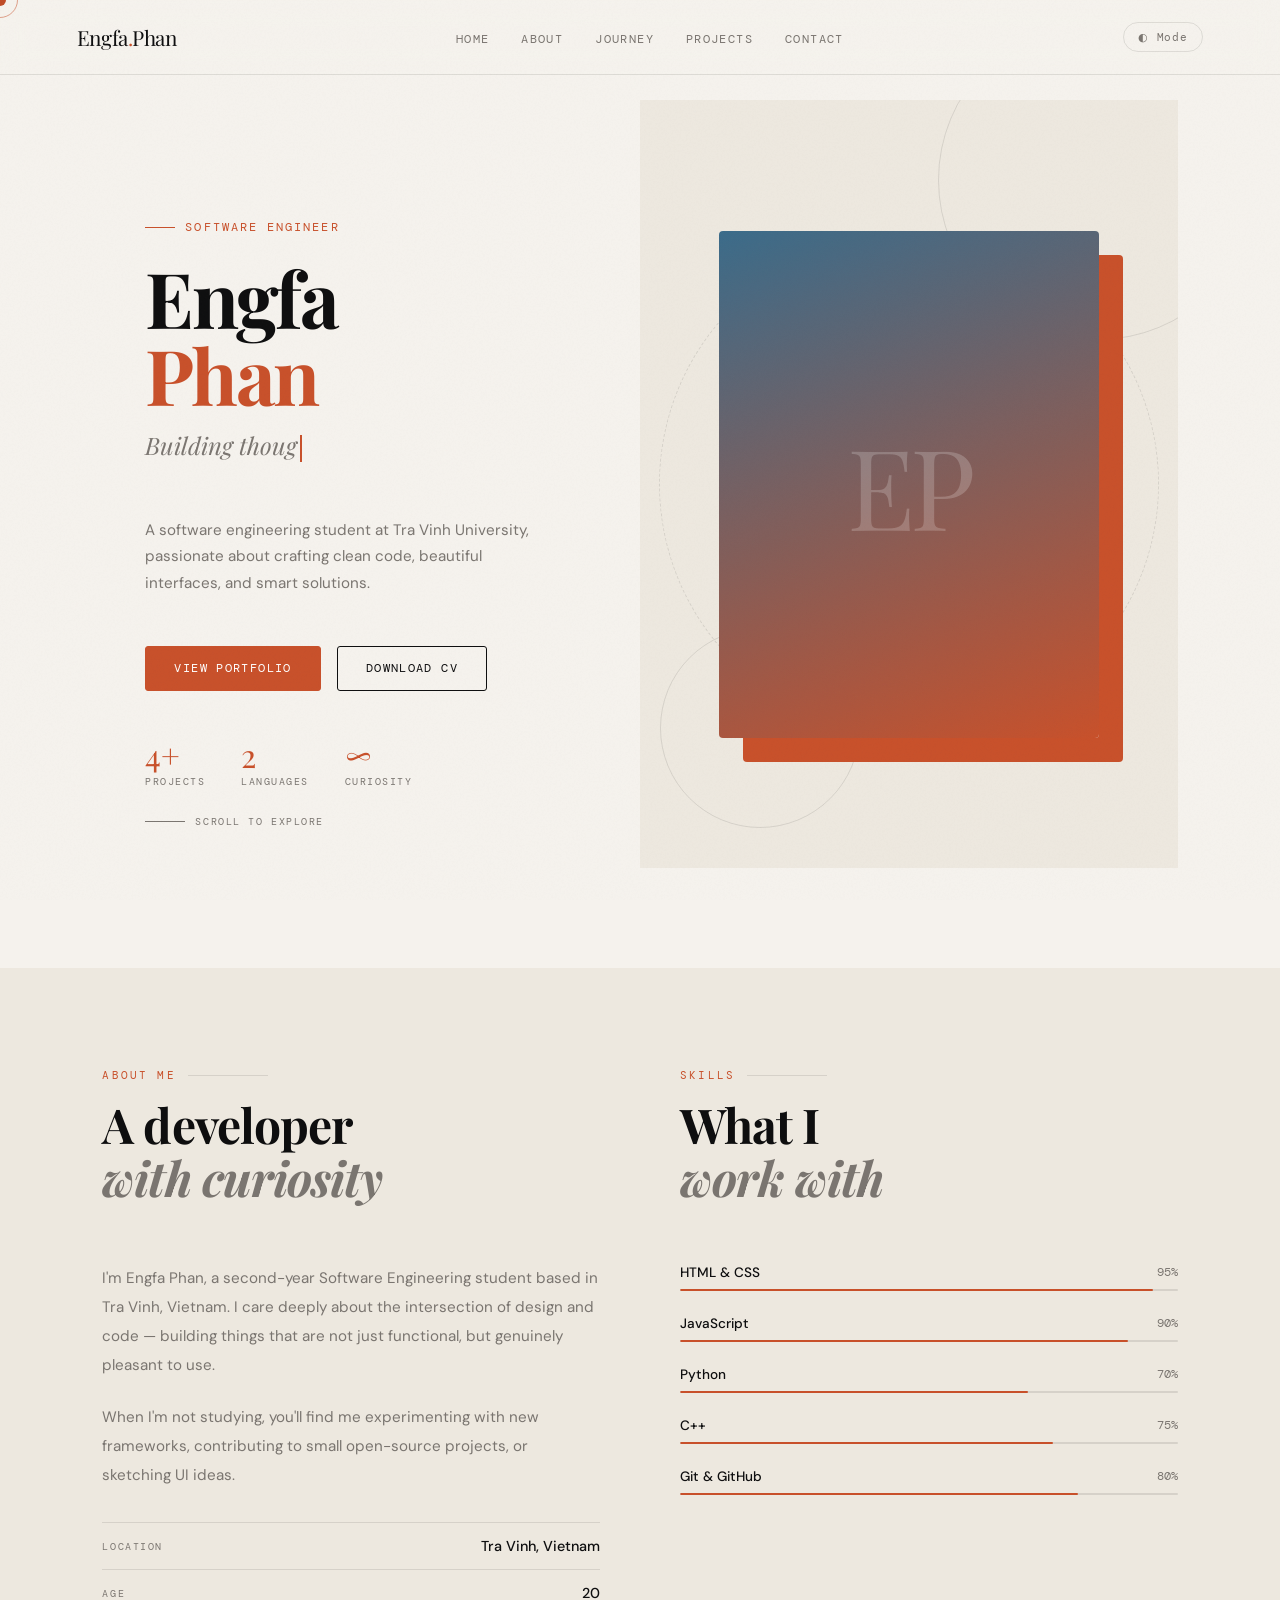
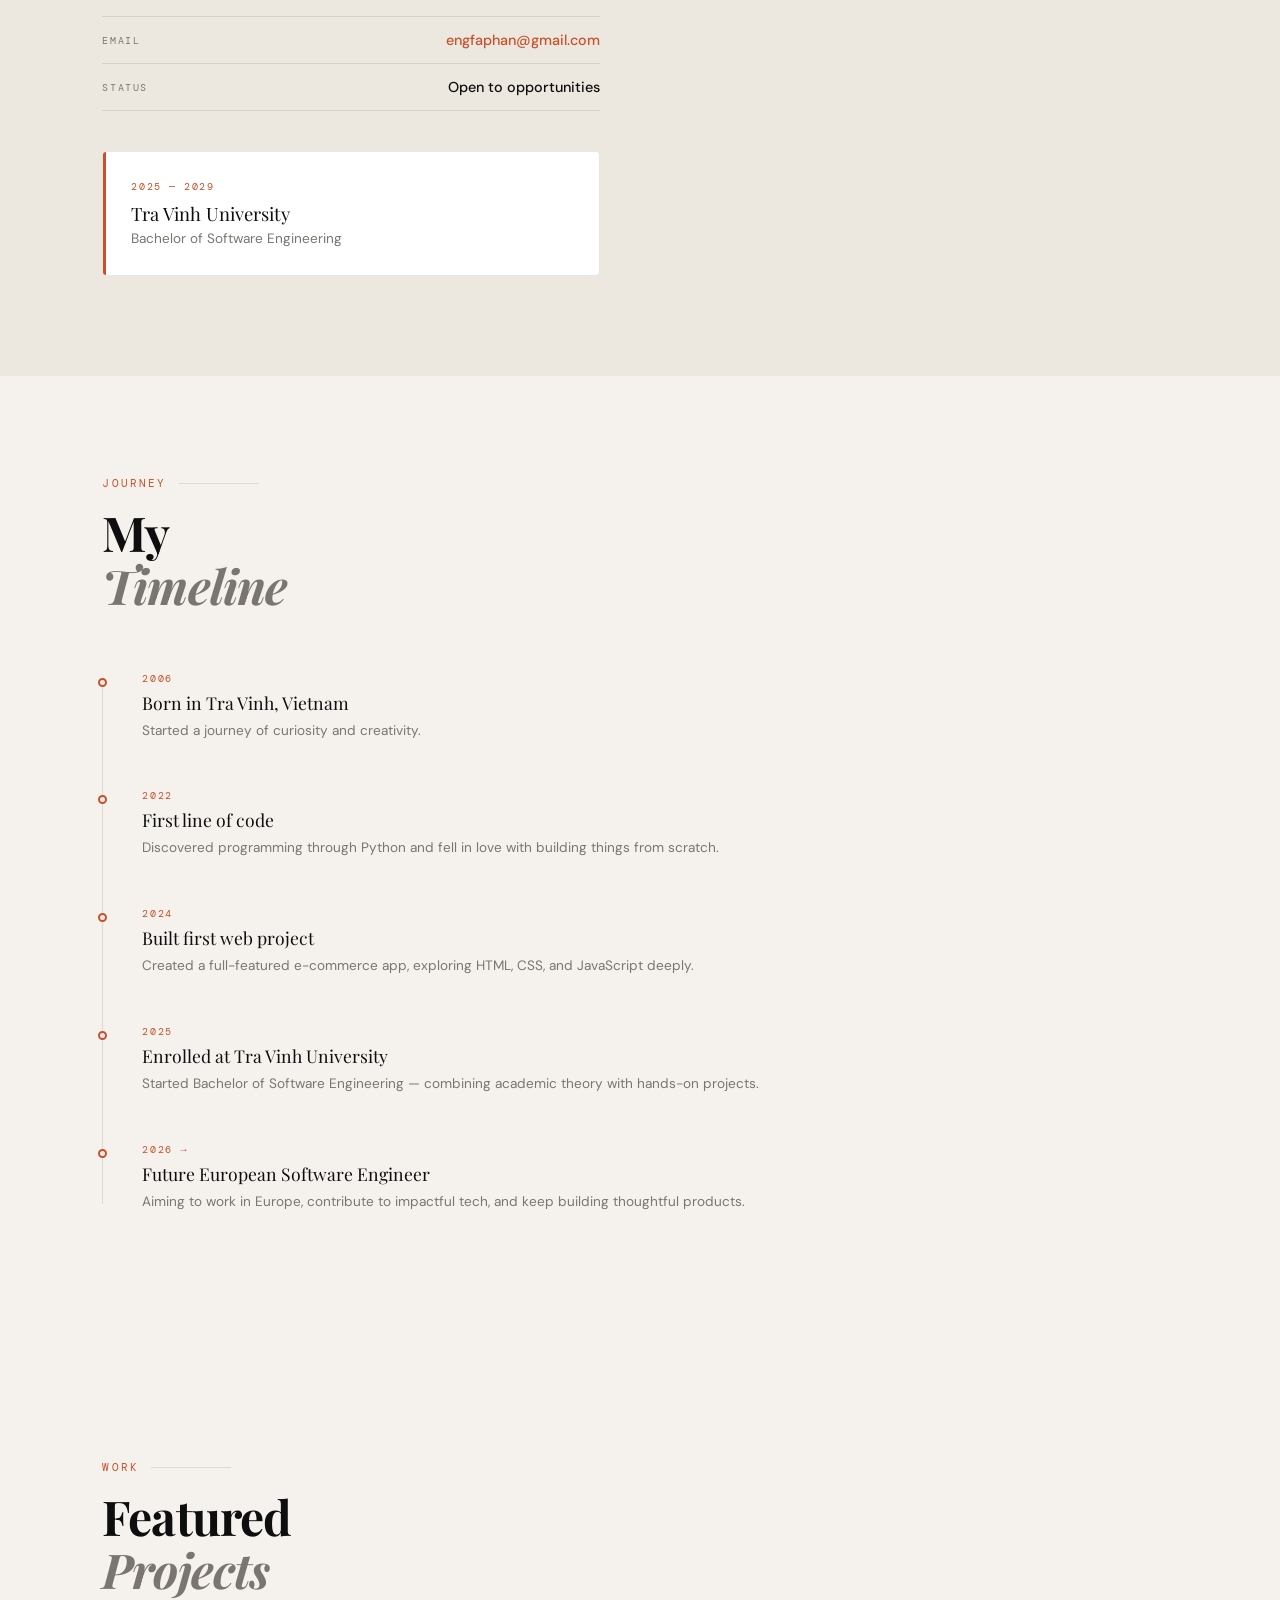
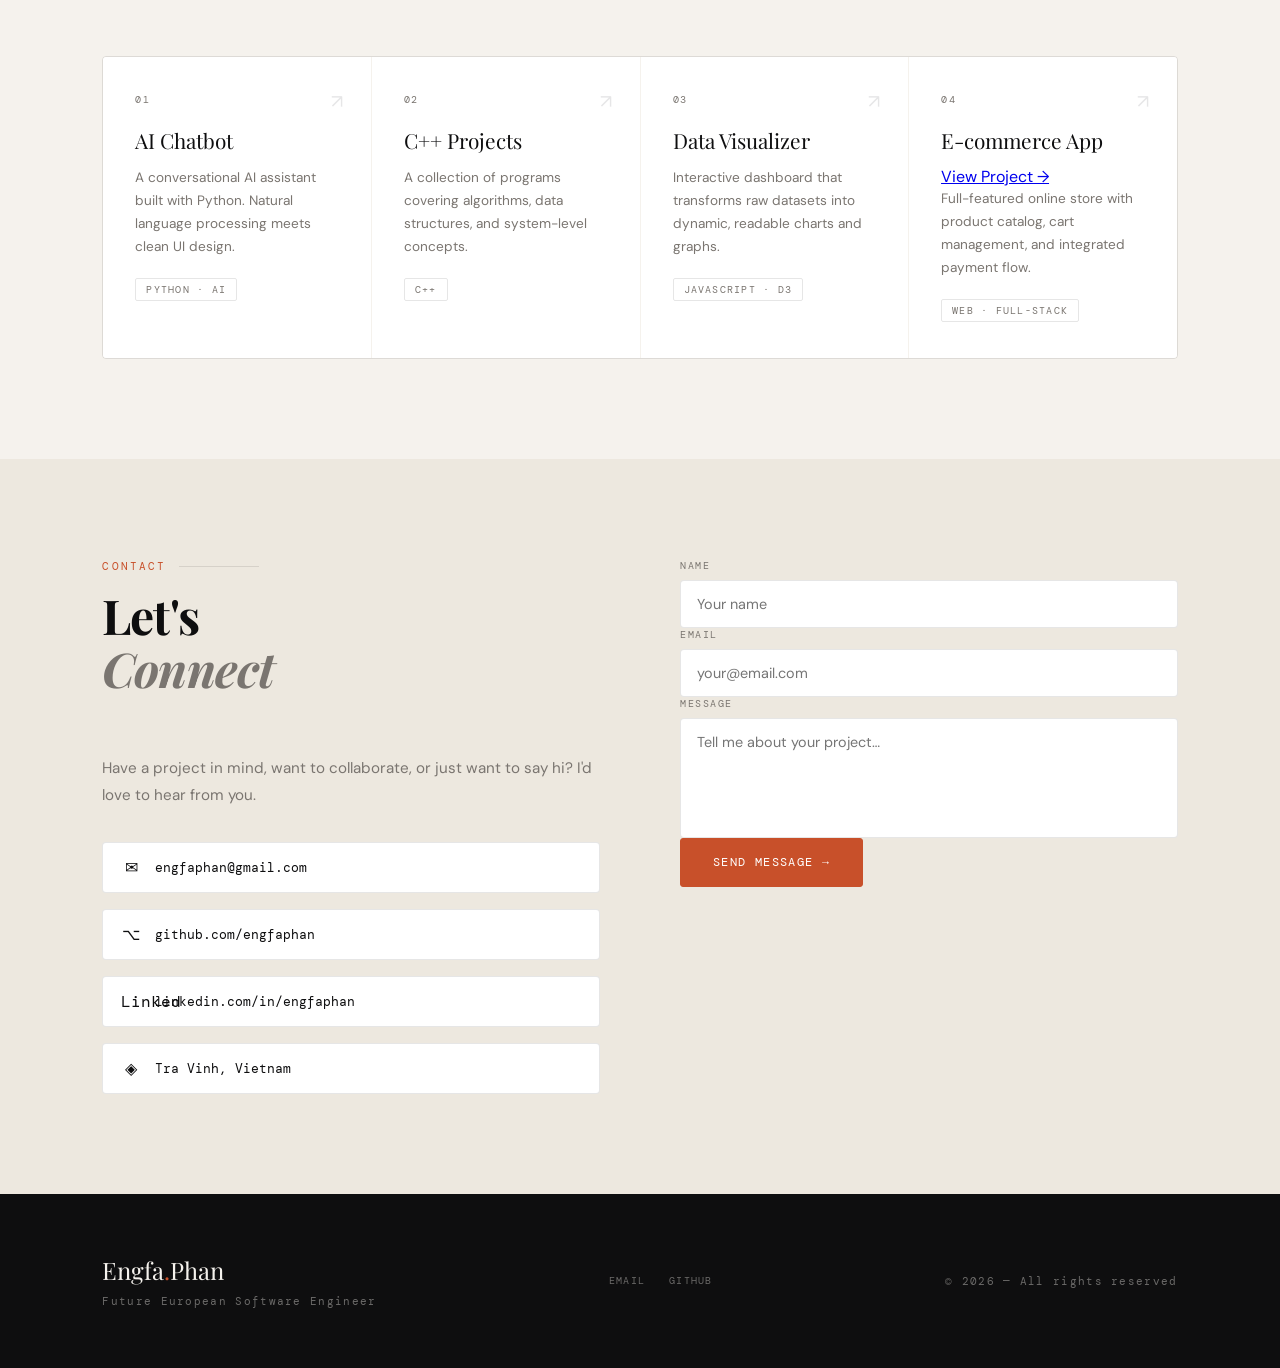
==== commit 551fb1db: "Remove guestbook, upgrade send message" ====
--- a/index.html
+++ b/index.html
@@ -1162,10 +1162,10 @@
           >
         </h2>
         <p>
-          I'm Engfa Phan, a first-year Software Engineering student based in Tra
-          Vinh, Vietnam. I care deeply about the intersection of design and code
-          — building things that are not just functional, but genuinely pleasant
-          to use.
+          I'm Engfa Phan, a second-year Software Engineering student based in
+          Tra Vinh, Vietnam. I care deeply about the intersection of design and
+          code — building things that are not just functional, but genuinely
+          pleasant to use.
         </p>
         <p>
           When I'm not studying, you'll find me experimenting with new
@@ -1443,34 +1443,6 @@
             Send Message →
           </button>
         </div>
-        <div class="guestbook">
-          <div class="gb-form">
-            <div class="section-label">Guest Book</div>
-            <div class="form-group">
-              <label class="form-label">Your name</label>
-              <input
-                type="text"
-                class="form-input"
-                id="c-name"
-                placeholder="******"
-              />
-            </div>
-            <div class="form-group">
-              <label class="form-label">Message</label>
-              <textarea
-                class="form-textarea"
-                id="c-msg"
-                placeholder=".............."
-              ></textarea>
-            </div>
-            <button class="form-submit" id="c-submit" onclick="submitComment()">
-              Send →
-            </button>
-          </div>
-          <div class="comments-box" id="comments-box">
-            <div id="comments-list"></div>
-          </div>
-        </div>
       </div>
     </section>
 
@@ -1483,7 +1455,7 @@
         </div>
       </div>
       <div class="footer-links">
-        <a href="">Email</a>
+        <a href="mailto:engfaphan@gmail.com">Email</a>
         <a href="https://github.com/engfaphan" target="_blank">GitHub</a>
       </div>
       <div class="footer-note">© 2026 — All rights reserved</div>
@@ -1592,21 +1564,32 @@
       fills.forEach((f) => skillObs.observe(f));
 
       // ── CONTACT FORM ──
-      // sendForm = alias của sendMessage (dùng cùng 1 hàm)
       function sendForm() {
         sendMessage();
       }
+
       function sendMessage() {
+        const btn = document.querySelector(".form-submit");
         const n = document.getElementById("fname").value.trim();
         const e = document.getElementById("femail").value.trim();
         const m = document.getElementById("fmsg").value.trim();
+
+        // Validation
         if (!n || !e || !m) {
-          alert("Vui lòng điền đầy đủ thông tin!");
+          showFormError("Please fill in all fields!");
           return;
         }
-
-        // Dùng EmailJS — thay YOUR_SERVICE_ID và YOUR_TEMPLATE_ID
-        // sau khi đăng ký tại emailjs.com
+        if (!/^[^\s@]+@[^\s@]+\.[^\s@]+$/.test(e)) {
+          showFormError("Please enter a valid email address!");
+          return;
+        }
+
+        // Loading state
+        btn.disabled = true;
+        btn.textContent = "Sending...";
+
+        // Gửi qua EmailJS
+        // Sau khi đăng ký emailjs.com → thay 3 giá trị YOUR_... bên dưới
         emailjs
           .send("YOUR_SERVICE_ID", "YOUR_TEMPLATE_ID", {
             from_name: n,
@@ -1615,94 +1598,44 @@
             to_email: "engfaphan@gmail.com",
           })
           .then(() => {
+            // Thành công
             const msg = document.getElementById("form-msg");
+            msg.textContent = "✓ Message sent! I'll get back to you soon.";
+            msg.style.color = "#22c55e";
             msg.classList.add("show");
+
+            // Reset form
             document.getElementById("fname").value = "";
             document.getElementById("femail").value = "";
             document.getElementById("fmsg").value = "";
-            setTimeout(() => msg.classList.remove("show"), 4000);
+
+            btn.textContent = "Sent ✓";
+            btn.style.background = "#22c55e";
+
+            setTimeout(() => {
+              msg.classList.remove("show");
+              btn.textContent = "Send Message →";
+              btn.style.background = "";
+              btn.disabled = false;
+            }, 4000);
           })
           .catch((err) => {
+            // Thất bại
             console.error("EmailJS error:", err);
-            alert(
-              "Gửi thất bại! Vui lòng thử lại hoặc email trực tiếp: engfaphan@gmail.com",
+            showFormError(
+              "Failed to send. Please email directly: engfaphan@gmail.com",
             );
+            btn.textContent = "Send Message →";
+            btn.disabled = false;
           });
-        async function loadComments() {
-          const res = await fetch("/comment");
-          const data = await res.json();
-          const box = document.getelementById("comments-list");
-          const count = document.getAElementById("comment-count");
-          count.textContent = data.length;
-
-          if (data.Length === 0) {
-            box.innerHTML =
-              '<p style="color:var(--muted); font-size:0.85rem">No messages yet. Be the first one!</p>';
-            return;
-          }
-          box.innerHTML = data
-            .map(
-              (c) => `
-            <div class="comment-item">
-              <div class="comment-header">
-                <span class="comment-name">${c.name}</span>
-              <Span class="comment-time">$formatime(c.time)}</span>
-                </div>
-                <p class="comment-msg">${c.message}</p>
-                </div>
-            `,
-            )
-            .join("");
-        }
-        /*comment*/
-        async function submitComment() {
-          const name = document.getElementById("c-name").value.trim();
-          const message = document.getElementById("c-msg").value.trim();
-          if (!name || !message) {
-            alret("Please fill it out completely!");
-            return;
-          }
-          const btn = document.getElementById("c-submit");
-          btn.disabled = true;
-          btn.TextContent = "Sending...";
-          const res = await fetch("/comment/add", {
-            method: "post",
-            headers: { "Content-Type": "application/json" },
-            body: Json.stringfy({ name, message }),
-          });
-          if (res.ok) {
-            document.getElementById("c-name").value = "";
-            document.getElementById(c - message).value = "";
-            btn.TextContent = "Sent✓";
-            btn.style.background = "#22c55e";
-            loadComment();
-            setTimeout(() => {
-              btn.textContent = "Send →";
-              btn.style.background = "";
-              btn.disabled = false;
-            }, 2000);
-          }
-        }
-        /*format*/
-        function formatTime(ts) {
-          const d = new Date(ts);
-          return d.toLocaleDateString("vi-VN", {
-            day: "2-digit",
-            month: "2-digit",
-            year: "numecric",
-            hour: "2-digit",
-            minute: "2-digit",
-          });
-        }
-        /* toggle*/
-        function toggleComents() {
-          const box = document.getElementById("comment-box");
-          const btn = document.getElementById("toggle-comment");
-          const isOpen = box.classList.toggle("open");
-          btn.textContent = isOpen ? "▲Hide message" : "▼View all messages";
-          if (isOpen) loadComments();
-        }
-        loadComments();
+      }
+
+      function showFormError(msg) {
+        const el = document.getElementById("form-msg");
+        el.textContent = "✗ " + msg;
+        el.style.color = "#ef4444";
+        el.classList.add("show");
+        setTimeout(() => el.classList.remove("show"), 4000);
       }
     </script>
   </body>
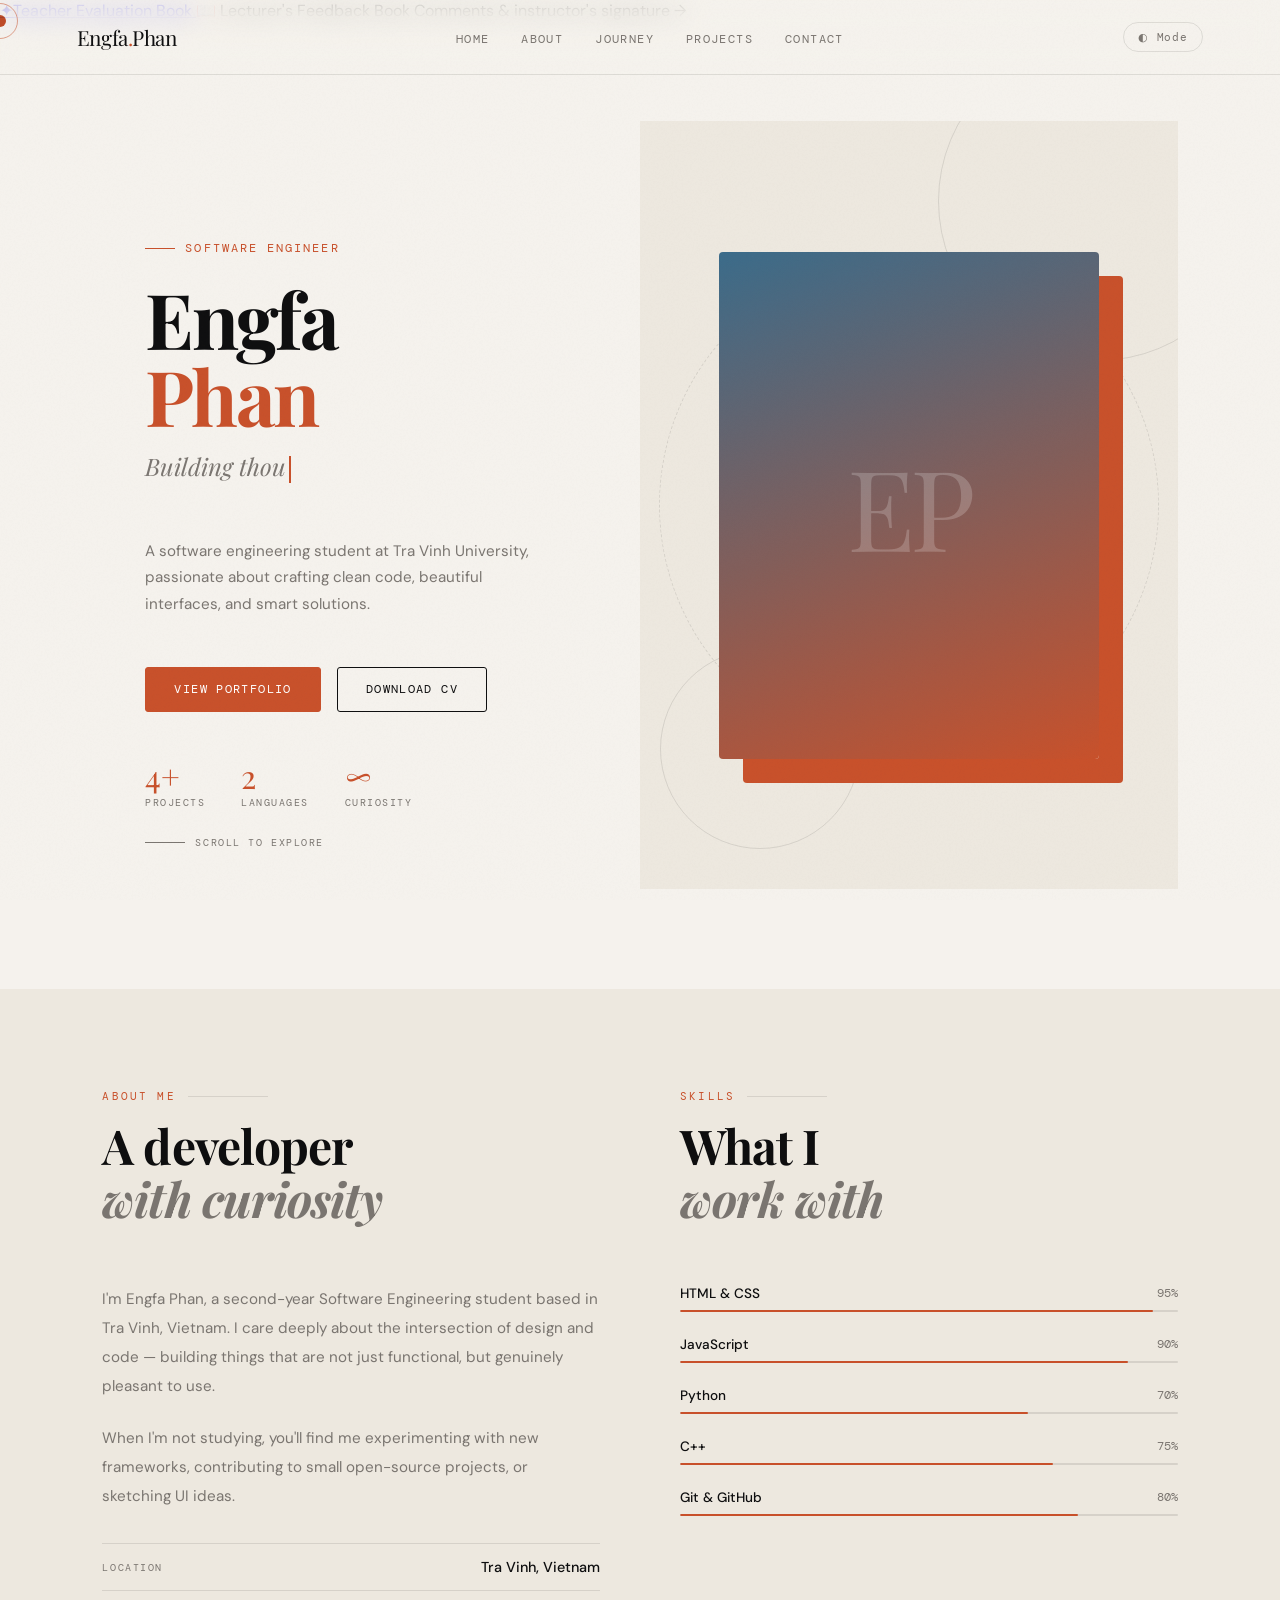
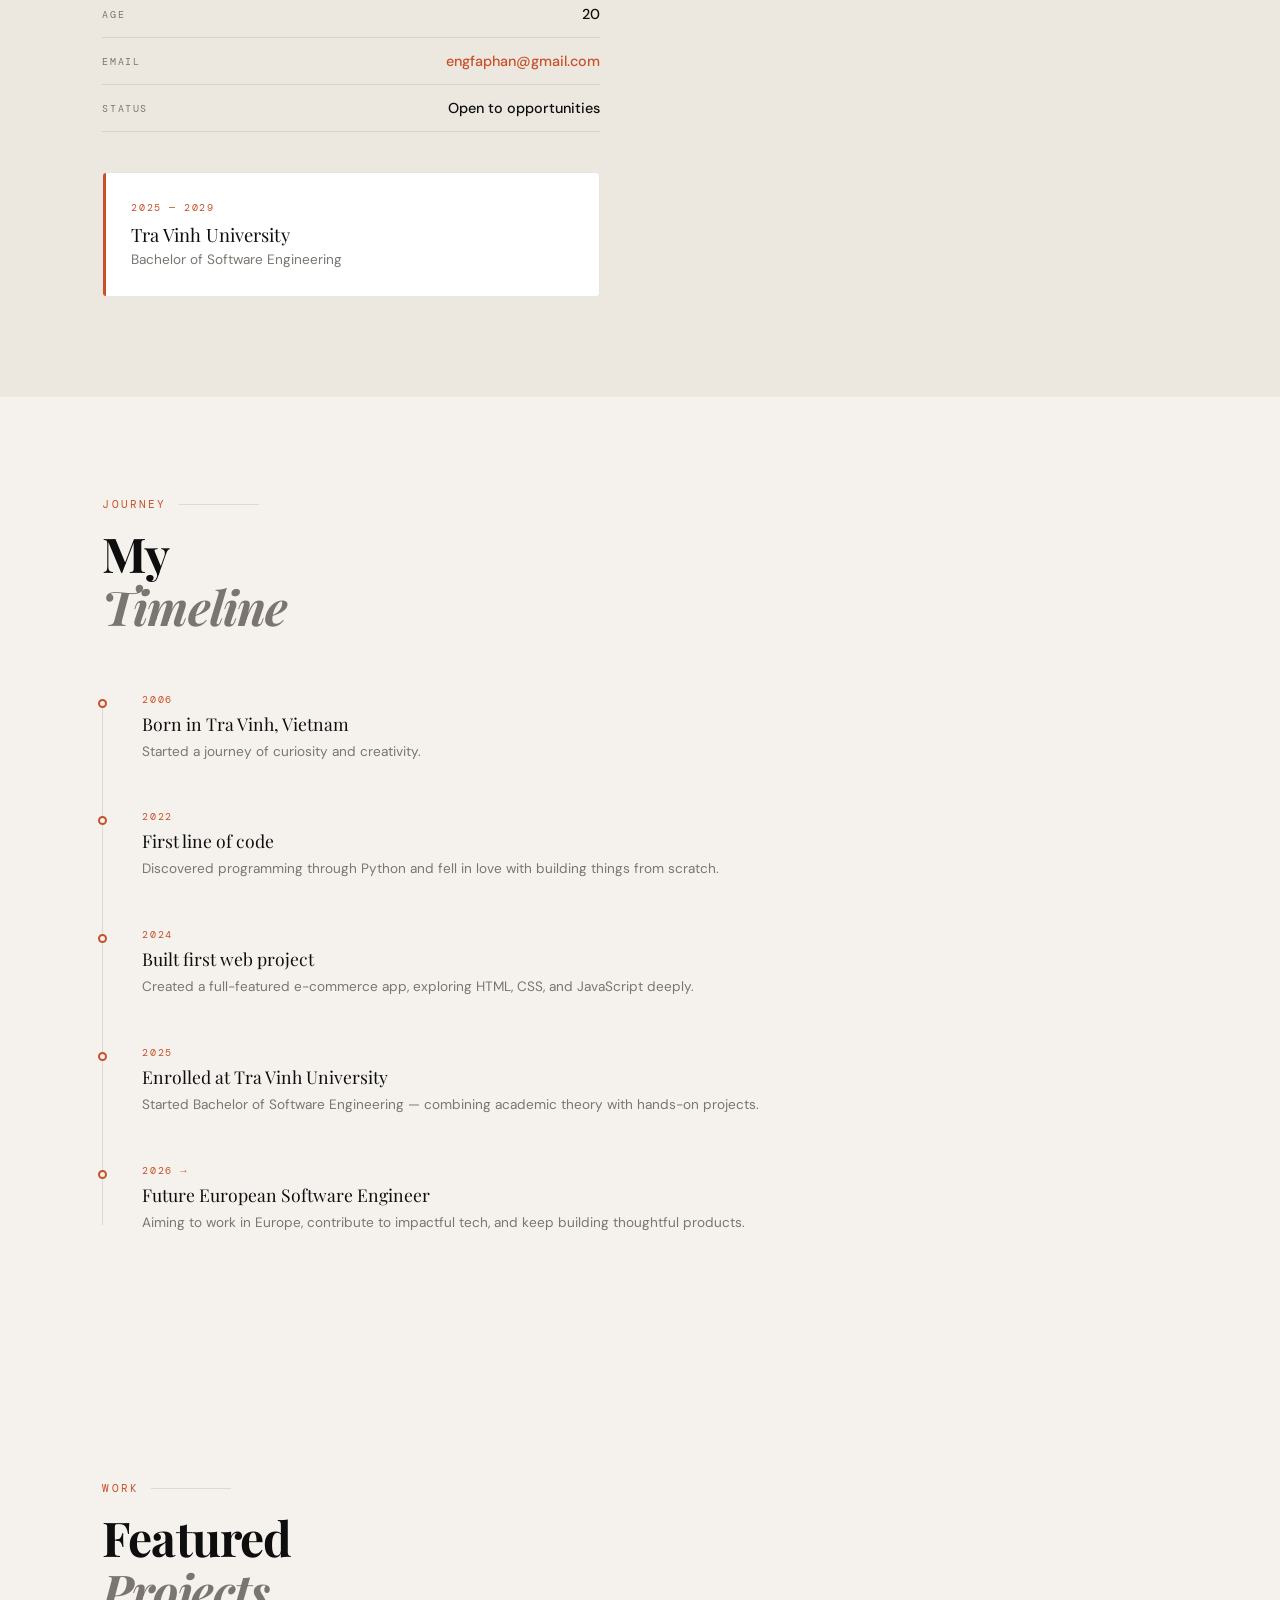
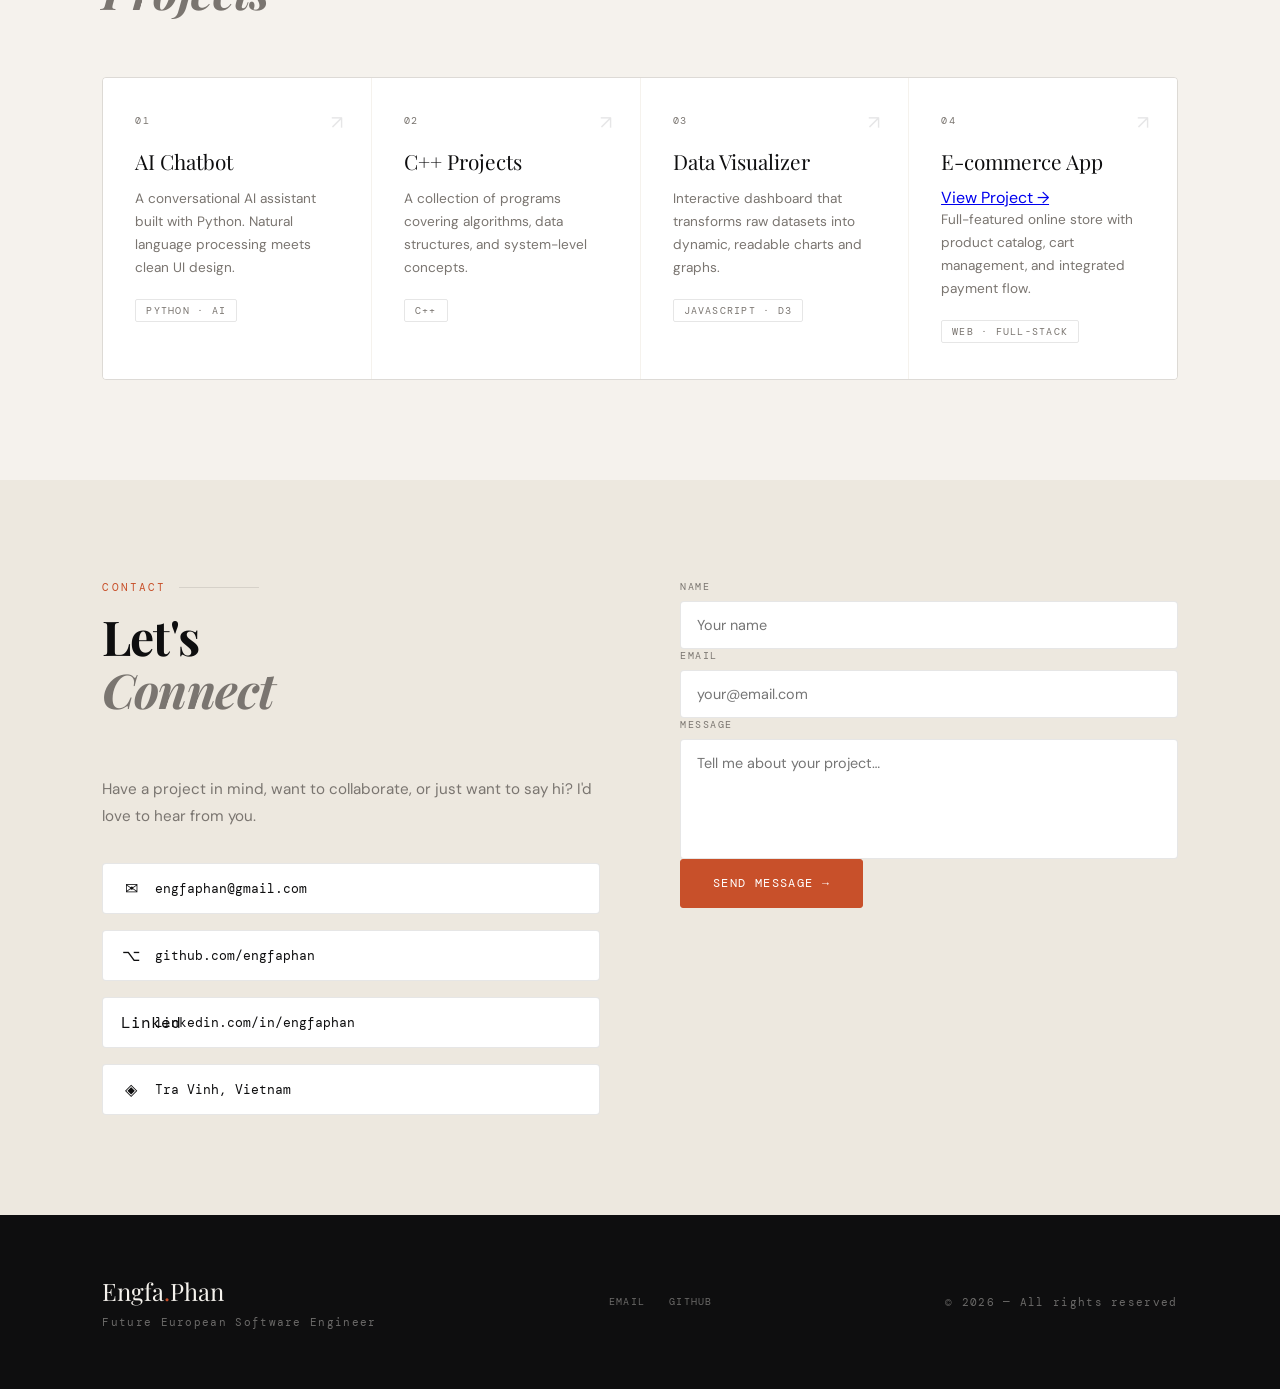
==== commit 2044b79f: "Add index.html to root" ====
--- a/index.html
+++ b/index.html
@@ -1067,6 +1067,48 @@
           color: var(--muted);
           line-height: 1.6;
         }
+        .book-link {
+          display: flex;
+          align-items: center;
+          gap: 1rem;
+          margin-top: 1.5rem;
+          padding: 1rem 1.25rem;
+          text-decoration: none;
+          border: 1px solid #c8a96e;
+          border-radius: transparent;
+          cursor: pointer;
+          transition:
+            background 0.2s,
+            transform 0.15s,
+            box-shadow 0.15s;
+
+          box-shadow: 0 4px 12px rgba(200, 169, 110, 0.15);
+        }
+        .book-link:hover {
+          background: rgba(200, 169, 110, 0.06);
+          transform: translateY(-2px);
+          box-shadow: 0 8px 20px rgba(200, 169, 110, 0.25);
+        }
+        .book-link:active {
+          transform: translateY(1px);
+          box-shadow: 0 2px 6px rgba(200, 169, 110, 0.1);
+        }
+        .book-link-title {
+          font-size: 12px;
+          letter-spacing: 3px;
+          color: #c8a96e;
+          text-transform: uppercase;
+          font-family: "Josefin Sans", sans-serif;
+        }
+        .book-link-arrow {
+          margin-left: auto;
+          color: #c8a96e;
+          font-size: 18px;
+          transition: transform 0.2s;
+        }
+        .book-link:hover .book-link-arrow {
+          transform: translateY(5px);
+        }
       }
     </style>
     <script src="https://cdn.jsdelivr.net/npm/@emailjs/browser@4/dist/email.min.js"></script>
@@ -1075,6 +1117,11 @@
     </script>
   </head>
   <body>
+    <!--link book-->
+    <a href="indexbook.html" class="book-link"> ✦Teacher Evaluation Book </a>
+    <span class="book-link-title">📖 Lecturer's Feedback Book </span>
+    <span class="book-link-sub">Comments & instructor's signature</span>
+    <span class="book-link-arrow">→</span>
     <!-- CURSOR -->
     <div id="cursor"></div>
     <div id="cursor-trail"></div>
@@ -1455,8 +1502,12 @@
         </div>
       </div>
       <div class="footer-links">
-        <a href="mailto:engfaphan@gmail.com">Email</a>
-        <a href="https://github.com/engfaphan" target="_blank">GitHub</a>
+        <a href="engfaphan@gmail.com">Email</a>
+        <a
+          href="https://github.com/engfa-phan201/engfaphan.github.io"
+          target="_blank"
+          >GitHub</a
+        >
       </div>
       <div class="footer-note">© 2026 — All rights reserved</div>
     </footer>
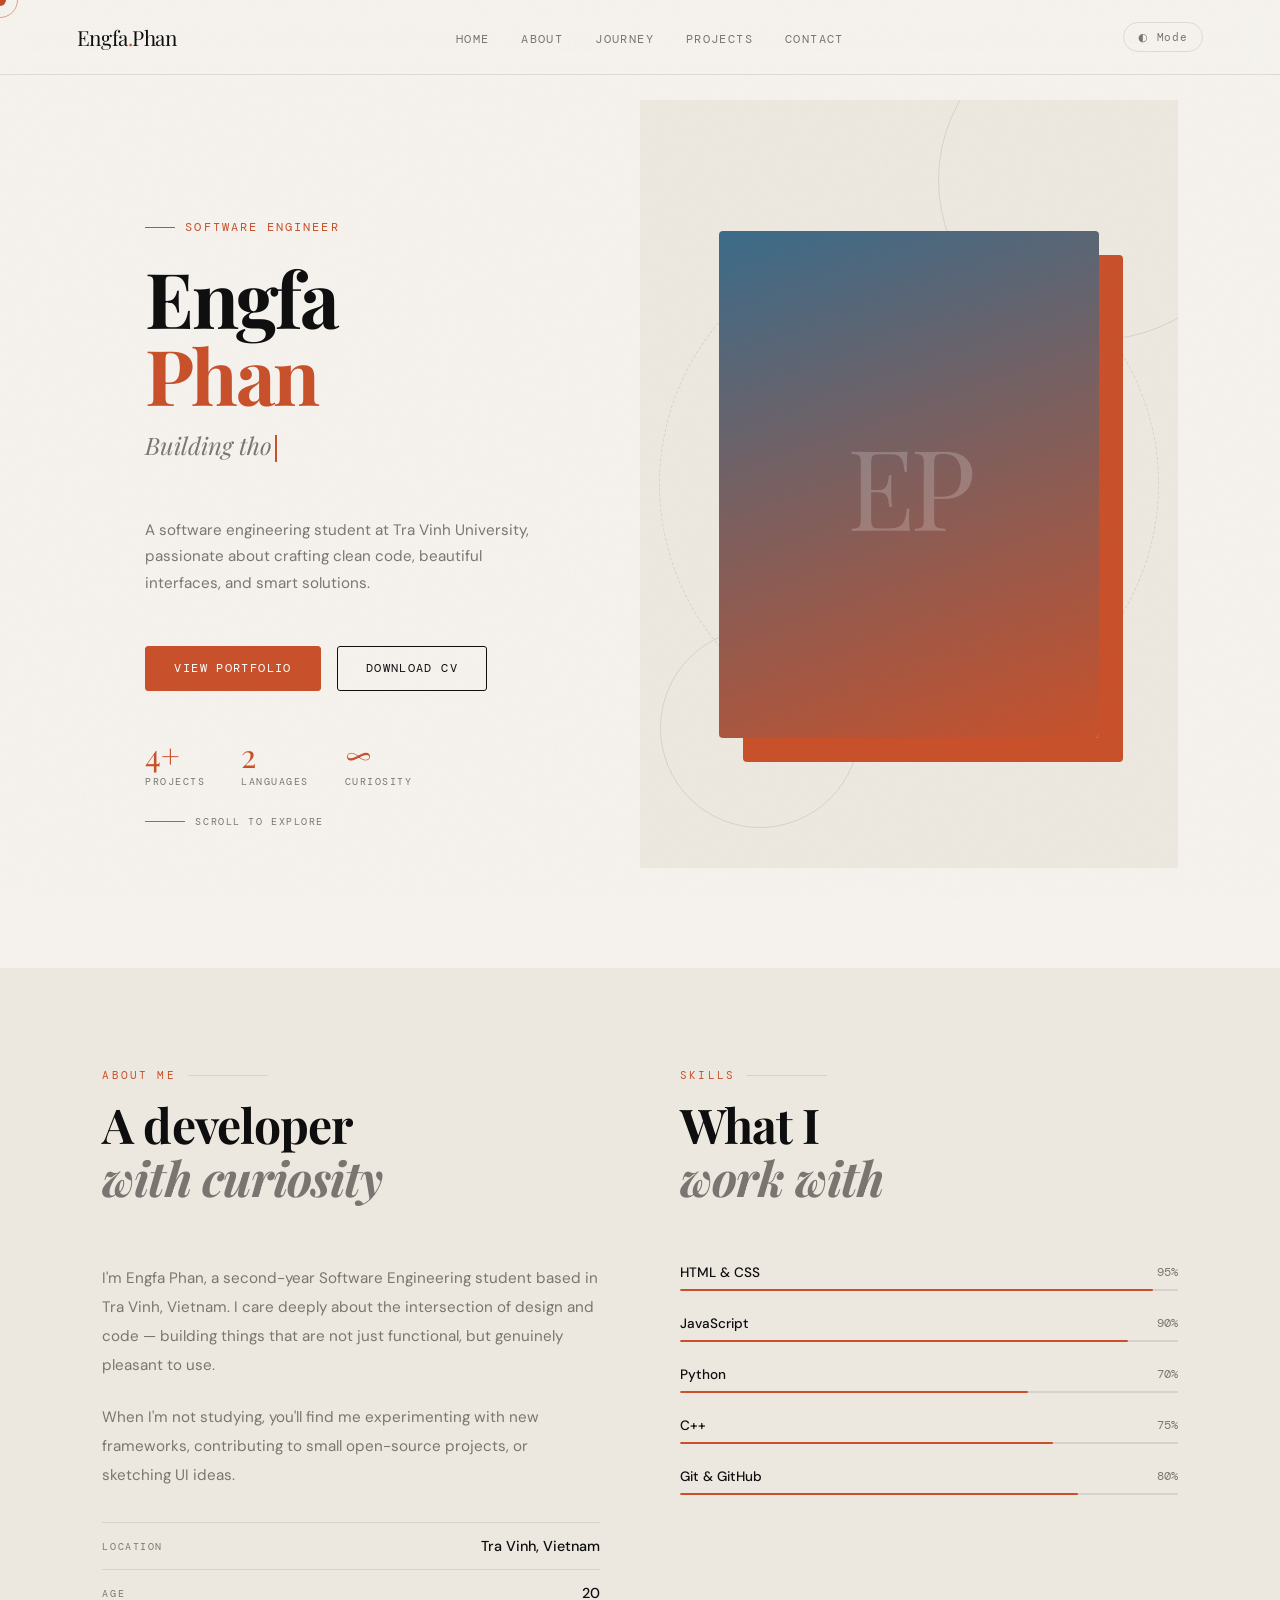
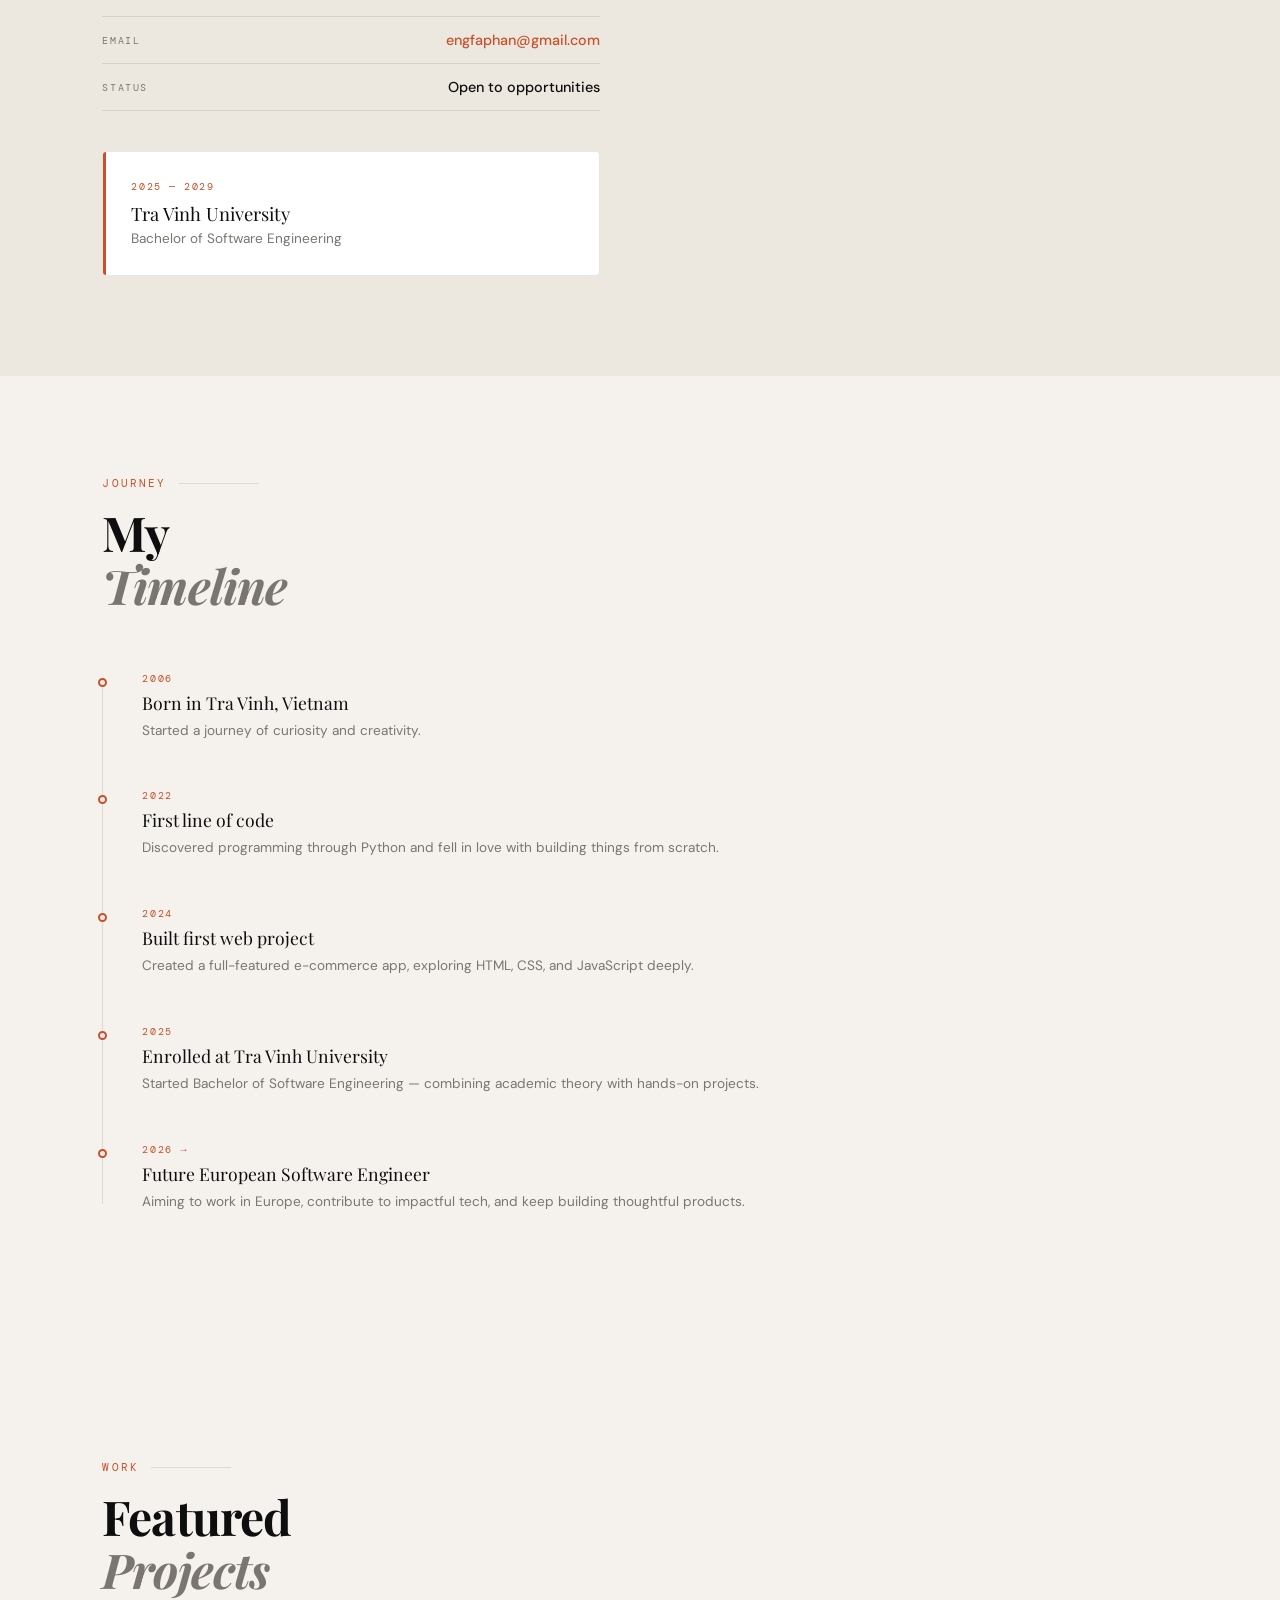
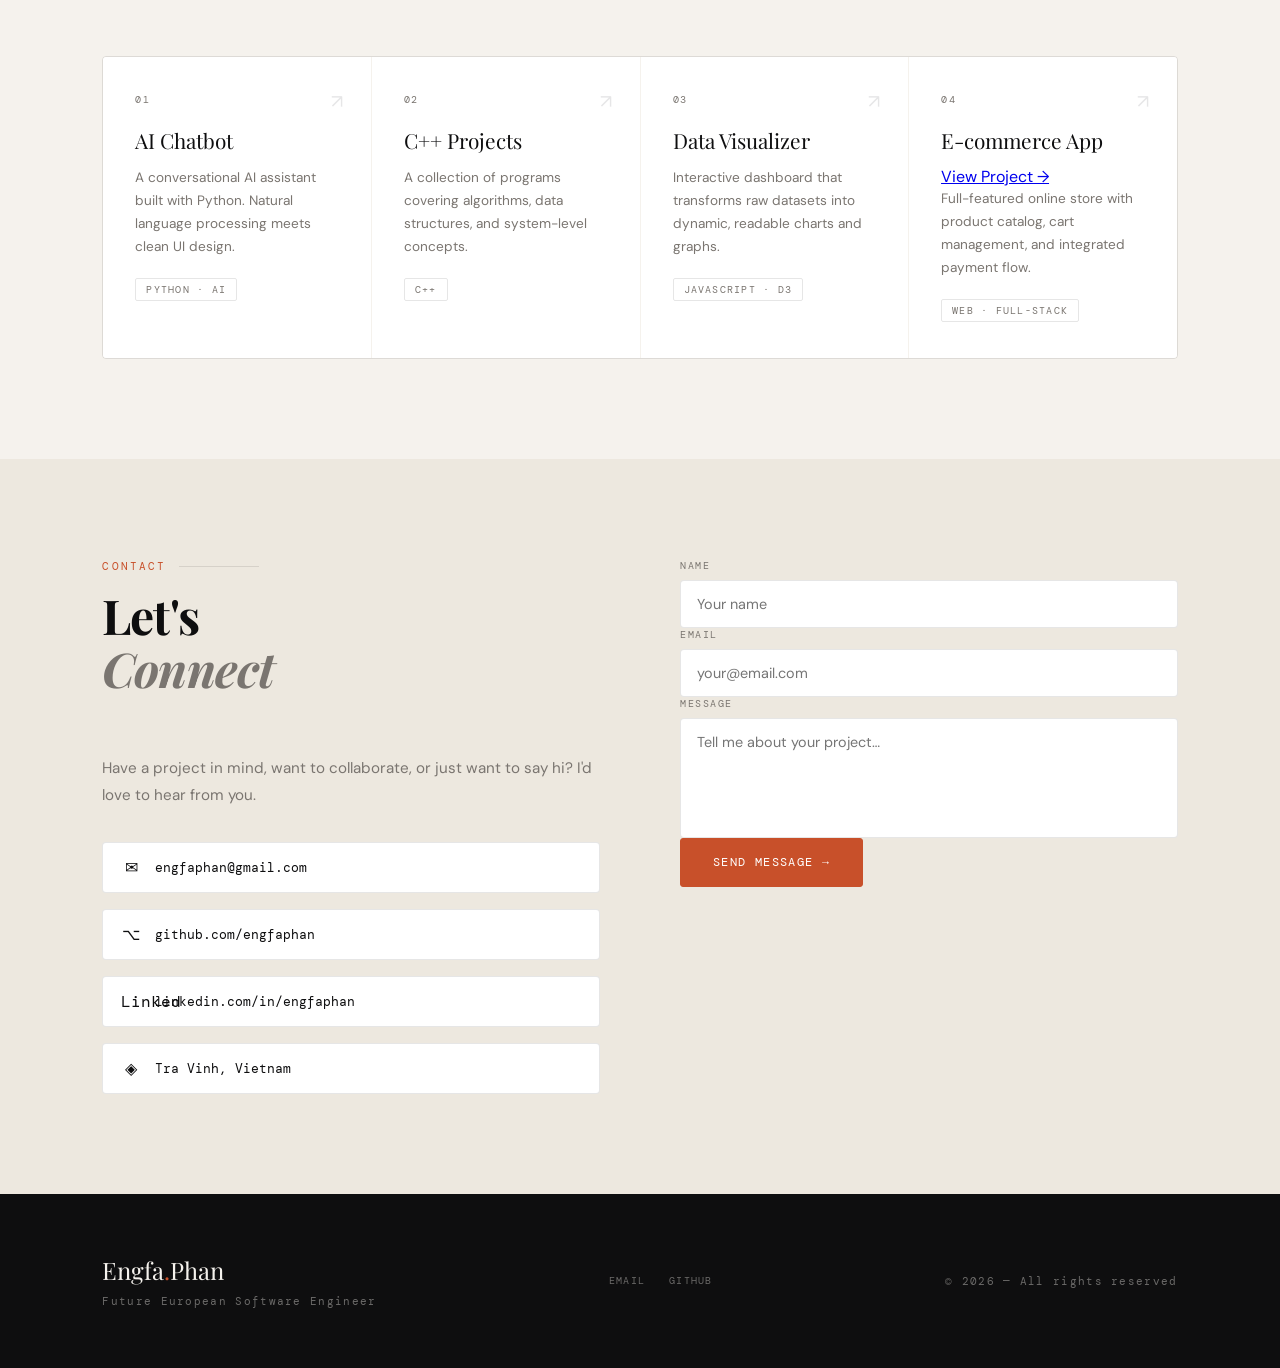
==== commit 641fddfe: "Sync index.html to root" ====
--- a/index.html
+++ b/index.html
@@ -967,6 +967,51 @@
         opacity: 1;
         transform: none;
       }
+      .book-link {
+        display: flex;
+        align-items: center;
+        gap: 1rem;
+        margin-top: 1.5rem;
+        padding: 1rem 1.25rem;
+        text-decoration: none;
+        border: 1px solid #c8a96e;
+        border-radius: 4px;
+        background: transparent;
+        cursor: none;
+        transition:
+          background 0.2s,
+          transform 0.15s,
+          box-shadow 0.15s;
+        box-shadow: 0 4px 12px rgba(200, 169, 110, 0.15);
+      }
+      .book-link:hover {
+        background: rgba(200, 169, 110, 0.06);
+        transform: translateY(-2px);
+        box-shadow: 0 8px 20px rgba(200, 169, 110, 0.25);
+      }
+      .book-link:active {
+        transform: translateY(1px);
+      }
+      .book-link-title {
+        font-size: 12px;
+        letter-spacing: 3px;
+        color: #c8a96e;
+        text-transform: uppercase;
+      }
+      .book-link-sub {
+        font-size: 10px;
+        letter-spacing: 2px;
+        color: #8a7a6a;
+      }
+      .book-link-arrow {
+        margin-left: auto;
+        color: #c8a96e;
+        font-size: 18px;
+        transition: transform 0.2s;
+      }
+      .book-link:hover .book-link-arrow {
+        transform: translateX(5px);
+      }
 
       /* ── RESPONSIVE ── */
       @media (max-width: 768px) {
@@ -1067,48 +1112,6 @@
           color: var(--muted);
           line-height: 1.6;
         }
-        .book-link {
-          display: flex;
-          align-items: center;
-          gap: 1rem;
-          margin-top: 1.5rem;
-          padding: 1rem 1.25rem;
-          text-decoration: none;
-          border: 1px solid #c8a96e;
-          border-radius: transparent;
-          cursor: pointer;
-          transition:
-            background 0.2s,
-            transform 0.15s,
-            box-shadow 0.15s;
-
-          box-shadow: 0 4px 12px rgba(200, 169, 110, 0.15);
-        }
-        .book-link:hover {
-          background: rgba(200, 169, 110, 0.06);
-          transform: translateY(-2px);
-          box-shadow: 0 8px 20px rgba(200, 169, 110, 0.25);
-        }
-        .book-link:active {
-          transform: translateY(1px);
-          box-shadow: 0 2px 6px rgba(200, 169, 110, 0.1);
-        }
-        .book-link-title {
-          font-size: 12px;
-          letter-spacing: 3px;
-          color: #c8a96e;
-          text-transform: uppercase;
-          font-family: "Josefin Sans", sans-serif;
-        }
-        .book-link-arrow {
-          margin-left: auto;
-          color: #c8a96e;
-          font-size: 18px;
-          transition: transform 0.2s;
-        }
-        .book-link:hover .book-link-arrow {
-          transform: translateY(5px);
-        }
       }
     </style>
     <script src="https://cdn.jsdelivr.net/npm/@emailjs/browser@4/dist/email.min.js"></script>
@@ -1117,11 +1120,6 @@
     </script>
   </head>
   <body>
-    <!--link book-->
-    <a href="indexbook.html" class="book-link"> ✦Teacher Evaluation Book </a>
-    <span class="book-link-title">📖 Lecturer's Feedback Book </span>
-    <span class="book-link-sub">Comments & instructor's signature</span>
-    <span class="book-link-arrow">→</span>
     <!-- CURSOR -->
     <div id="cursor"></div>
     <div id="cursor-trail"></div>
@@ -1302,6 +1300,13 @@
             </div>
             <div class="skill-track">
               <div class="skill-fill" data-w="80"></div>
+              <a href="quest%20book/indexbook.html" class="book link">
+                <span class="book-link-title">📖 Lecturer's Feedback Book</span>
+                <span class="book-link-sub"
+                  >Comments & instructor's signature</span
+                >
+                <span class="book-link-arrow">→</span>
+              </a>
             </div>
           </div>
         </div>
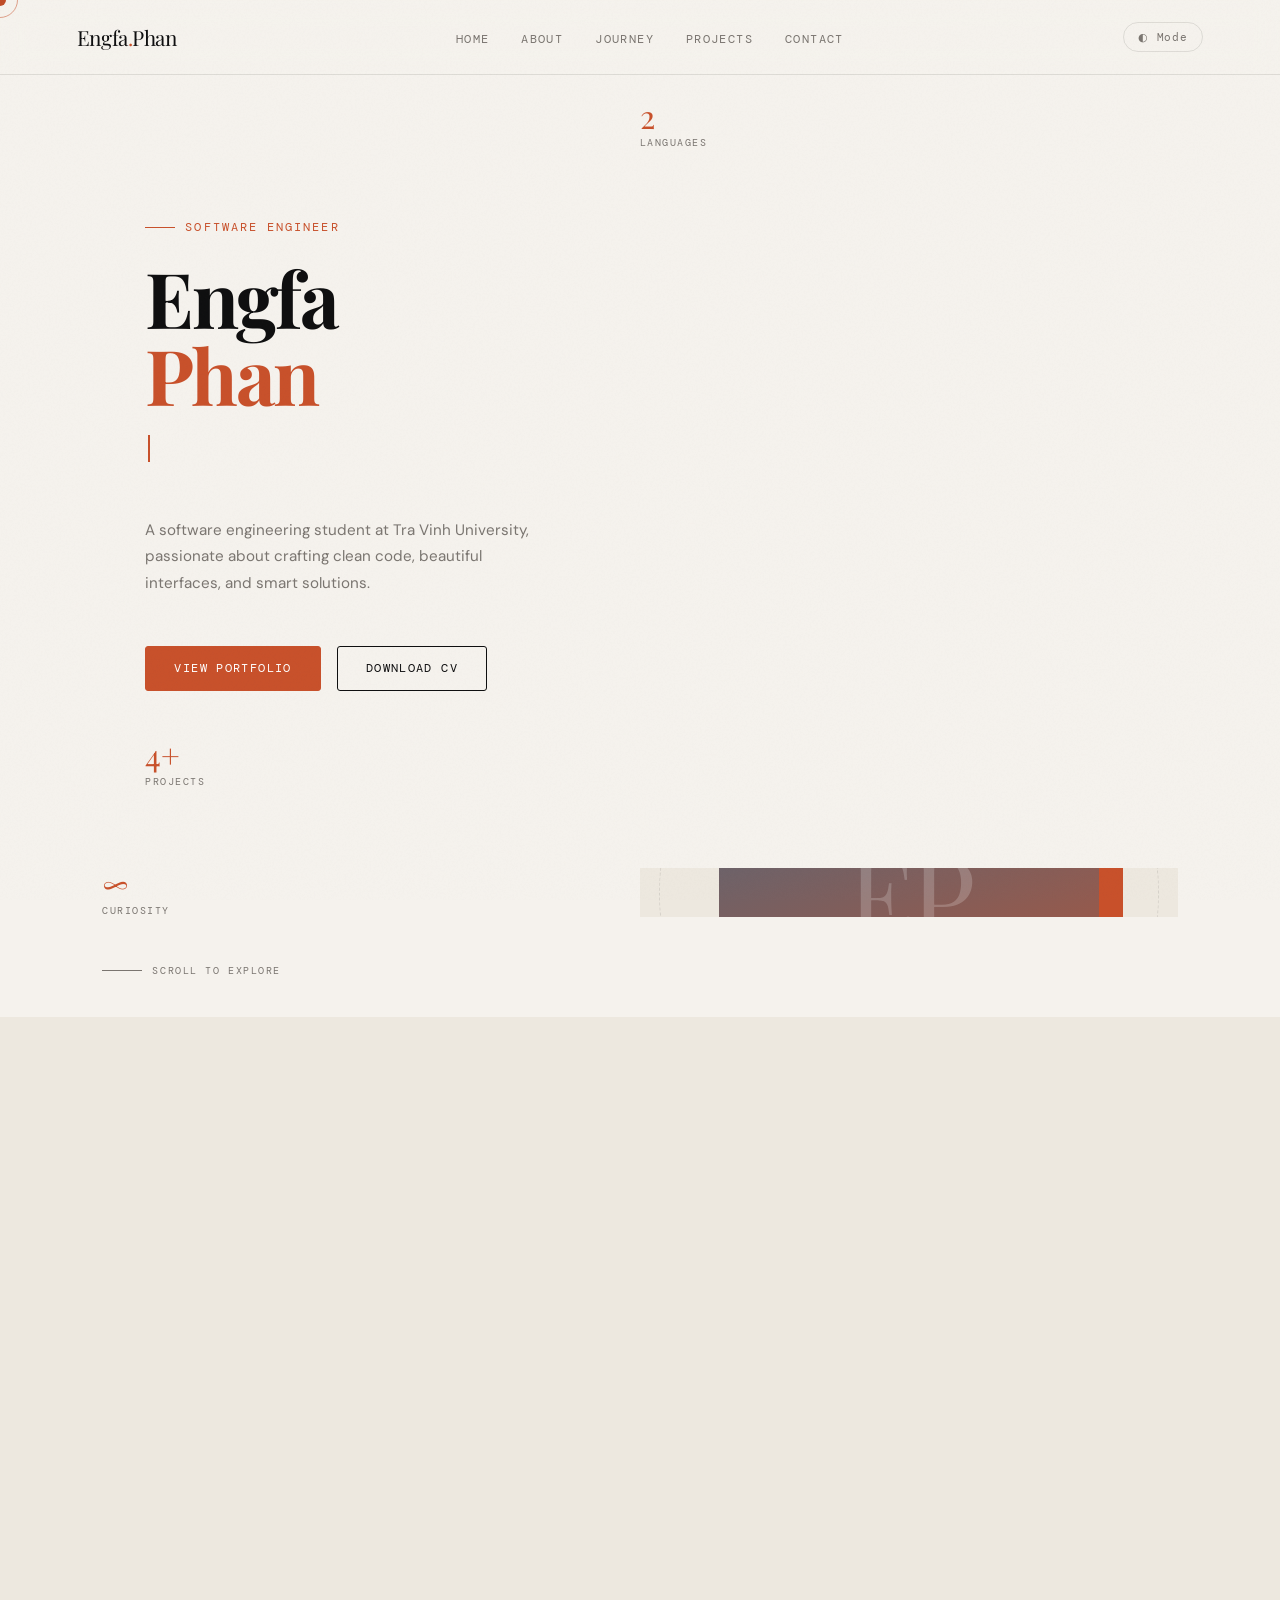
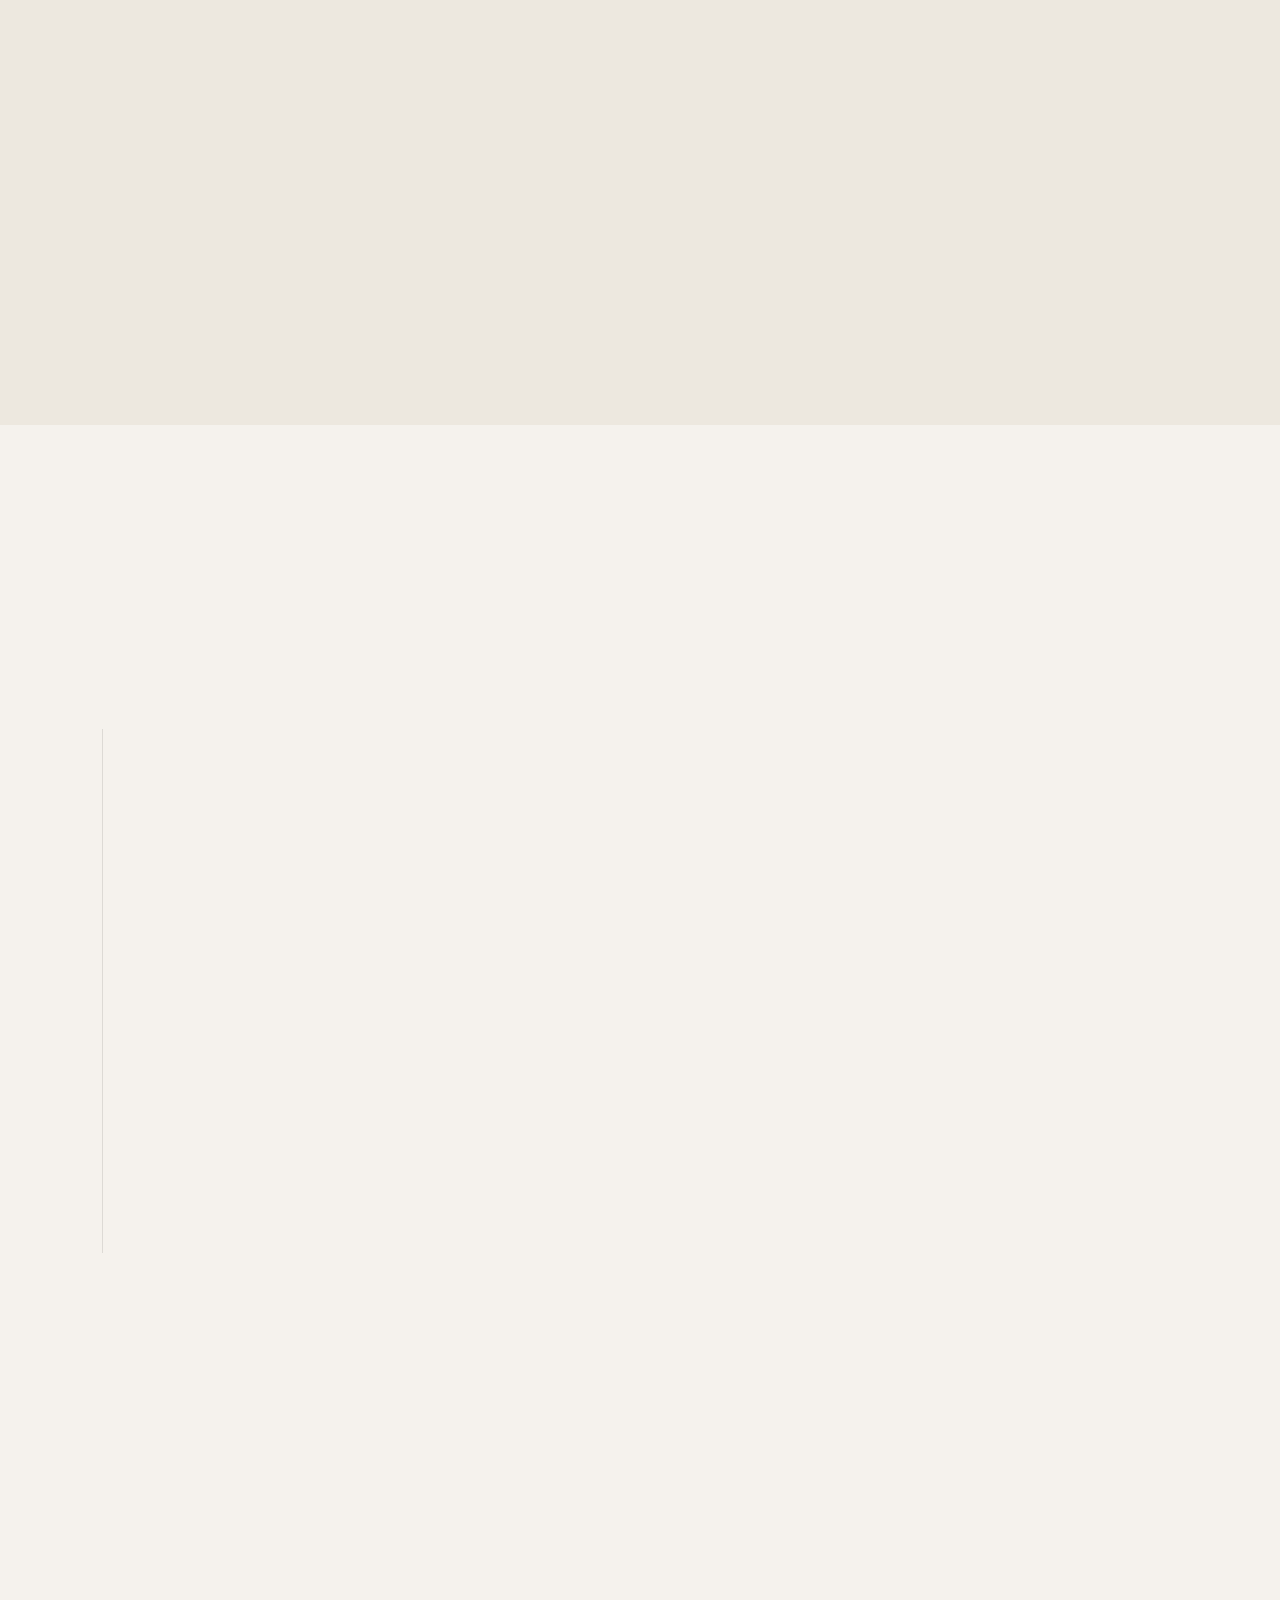
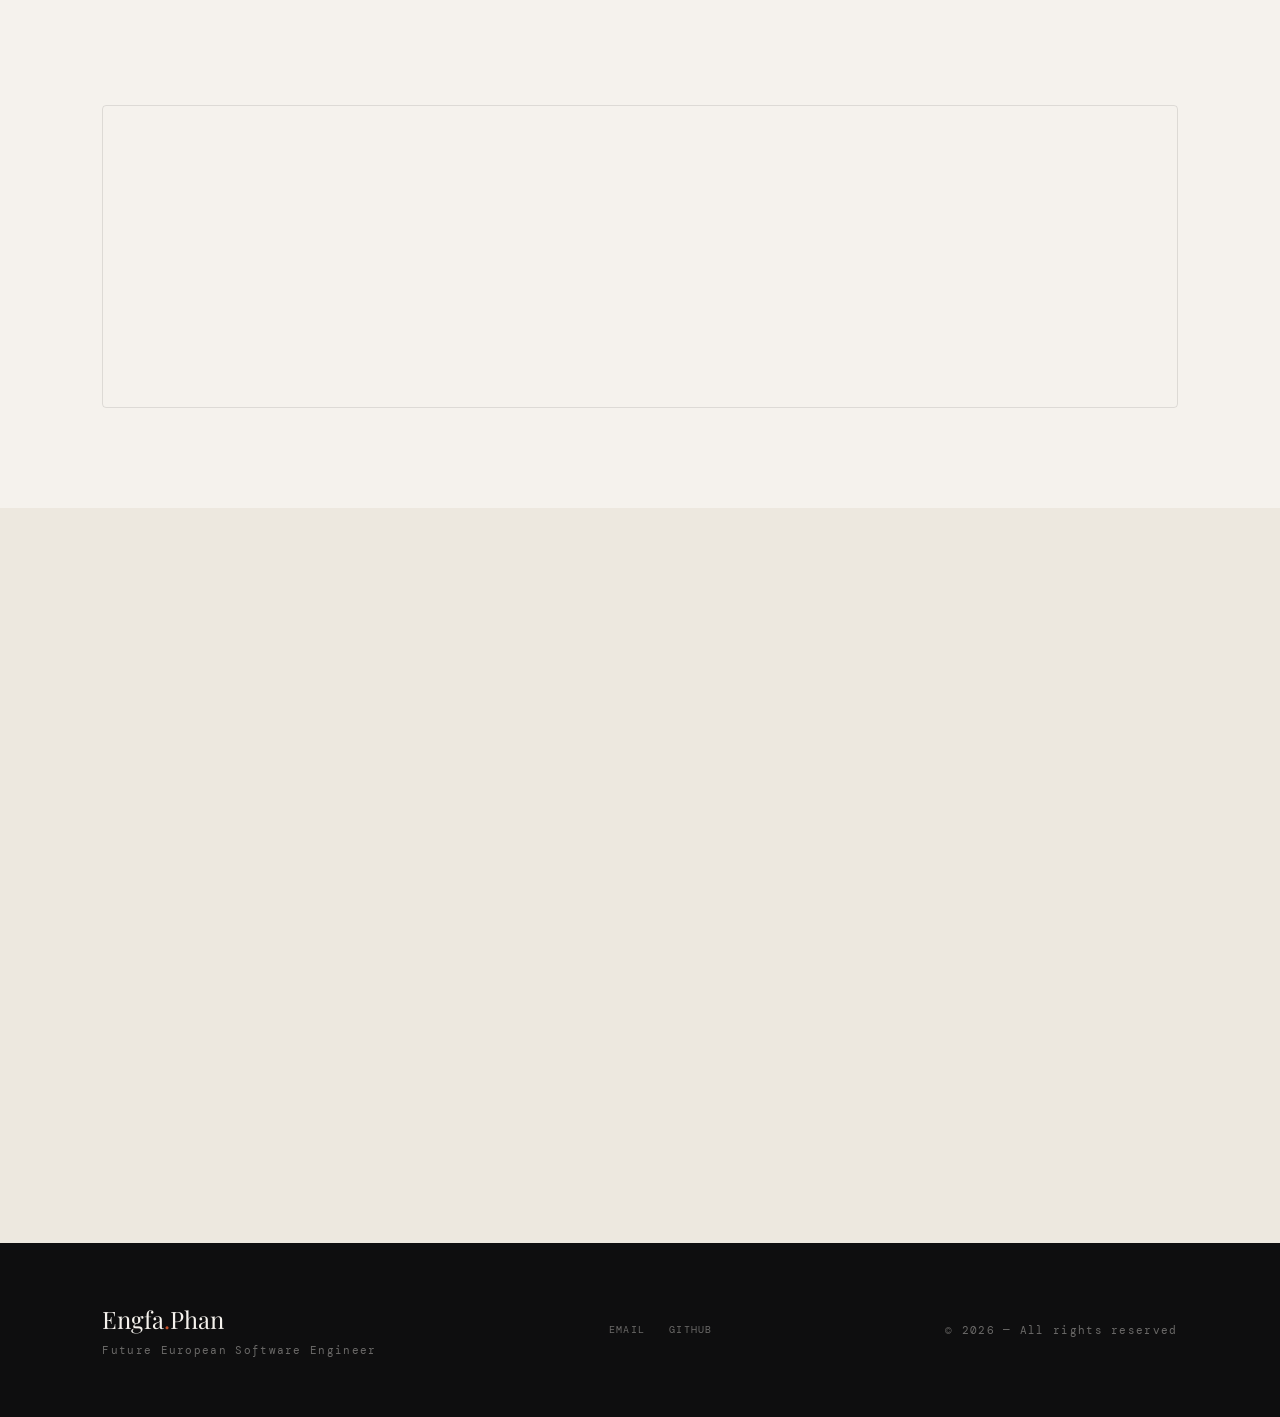
==== commit 681d870e: "cap nhat index" ====
--- a/index.html
+++ b/index.html
@@ -967,51 +967,65 @@
         opacity: 1;
         transform: none;
       }
-      .book-link {
-        display: flex;
-        align-items: center;
-        gap: 1rem;
-        margin-top: 1.5rem;
-        padding: 1rem 1.25rem;
-        text-decoration: none;
-        border: 1px solid #c8a96e;
-        border-radius: 4px;
-        background: transparent;
-        cursor: none;
-        transition:
-          background 0.2s,
-          transform 0.15s,
-          box-shadow 0.15s;
-        box-shadow: 0 4px 12px rgba(200, 169, 110, 0.15);
-      }
-      .book-link:hover {
-        background: rgba(200, 169, 110, 0.06);
-        transform: translateY(-2px);
-        box-shadow: 0 8px 20px rgba(200, 169, 110, 0.25);
-      }
-      .book-link:active {
-        transform: translateY(1px);
-      }
-      .book-link-title {
-        font-size: 12px;
-        letter-spacing: 3px;
-        color: #c8a96e;
-        text-transform: uppercase;
-      }
-      .book-link-sub {
-        font-size: 10px;
-        letter-spacing: 2px;
-        color: #8a7a6a;
-      }
-      .book-link-arrow {
-        margin-left: auto;
-        color: #c8a96e;
-        font-size: 18px;
-        transition: transform 0.2s;
-      }
-      .book-link:hover .book-link-arrow {
-        transform: translateX(5px);
-      }
+      /* book*/
+      .guestbook-card-link {
+    display: flex;
+    align-items: center;
+    gap: 1.2rem;
+    padding: 1.2rem 1.8rem;
+    max-width: 500px;
+    margin: 1.5rem auto;
+    border-radius: 14px;
+    background: rgba(255, 255, 255, 0.04);
+    border: 1px solid rgba(255, 255, 255, 0.12);
+    text-decoration: none;
+    color: inherit;
+    box-shadow: 0 8px 20px rgba(0, 0, 0, 0.15);
+    backdrop-filter: blur(10px);
+    transition: all 0.3s cubic-bezier(0.25, 0.8, 0.25, 1);
+}
+
+/* Hiệu ứng di chuột (Hover) */
+.guestbook-card-link:hover {
+    transform: translateY(-4px) scale(1.02);
+    background: rgba(255, 255, 255, 0.08);
+    border-color: rgba(255, 255, 255, 0.3);
+    box-shadow: 0 12px 30px rgba(0, 0, 0, 0.3);
+}
+
+.card-icon {
+    font-size: 2rem;
+    line-height: 1;
+}
+
+.card-content {
+    flex: 1;
+}
+
+.card-title {
+    margin: 0;
+    font-size: 1.1rem;
+    font-weight: 600;
+    letter-spacing: 0.3px;
+}
+
+.card-desc {
+    margin: 4px 0 0 0;
+    font-size: 0.85rem;
+    opacity: 0.7;
+}
+
+.card-arrow {
+    font-size: 1.2rem;
+    opacity: 0.5;
+    transition: transform 0.3s ease, opacity 0.3s ease;
+}
+
+/* Mũi tên nhích sang phải khi rê chuột vào */
+.guestbook-card-link:hover .card-arrow {
+    opacity: 1;
+    transform: translateX(5px);
+}
 
       /* ── RESPONSIVE ── */
       @media (max-width: 768px) {
@@ -1112,6 +1126,7 @@
           color: var(--muted);
           line-height: 1.6;
         }
+        
       }
     </style>
     <script src="https://cdn.jsdelivr.net/npm/@emailjs/browser@4/dist/email.min.js"></script>
@@ -1151,12 +1166,11 @@
         </p>
         <div class="hero-actions">
           <a href="#projects" class="btn btn-solid">View Portfolio</a>
-          <a href="path/to/your-cv.pdf" class="btn btn-outline" download
-            >Download CV</a
-          >
+        <a href="CV_EngfaPhan.pdf" class="btn btn-outline" download="CV_EngfaPhan.pdf">Download CV</a>
+  
         </div>
         <div class="hero-stats">
-          <div>
+        </div>
             <div class="hero-stat-num">4+</div>
             <div class="hero-stat-label">Projects</div>
           </div>
@@ -1300,13 +1314,17 @@
             </div>
             <div class="skill-track">
               <div class="skill-fill" data-w="80"></div>
-              <a href="quest%20book/indexbook.html" class="book link">
-                <span class="book-link-title">📖 Lecturer's Feedback Book</span>
-                <span class="book-link-sub"
-                  >Comments & instructor's signature</span
-                >
-                <span class="book-link-arrow">→</span>
-              </a>
+               <!-- ĐẶT BOOK LINK Ở ĐÂY -->
+<a href="questbook/indexbook.html" class="guestbook-card-link">
+    <div class="card-icon">📖</div>
+    <div class="card-content">
+        <h4 class="card-title">Ghé thăm Guestbook</h4>
+        <p class="card-desc">Để lại vài dòng lời nhắn kỷ niệm tại đây nhé!</p>
+    </div>
+    <div class="card-arrow">➔</div>
+</a>
+
+    </div>      ← </div> đóng about-left
             </div>
           </div>
         </div>
@@ -1507,7 +1525,7 @@
         </div>
       </div>
       <div class="footer-links">
-        <a href="engfaphan@gmail.com">Email</a>
+        <a href="mailto:engfaphan@gmail.com">Email</a>
         <a
           href="https://github.com/engfa-phan201/engfaphan.github.io"
           target="_blank"
@@ -1646,53 +1664,29 @@
 
         // Gửi qua EmailJS
         // Sau khi đăng ký emailjs.com → thay 3 giá trị YOUR_... bên dưới
-        emailjs
-          .send("YOUR_SERVICE_ID", "YOUR_TEMPLATE_ID", {
-            from_name: n,
-            from_email: e,
-            message: m,
-            to_email: "engfaphan@gmail.com",
-          })
-          .then(() => {
-            // Thành công
-            const msg = document.getElementById("form-msg");
-            msg.textContent = "✓ Message sent! I'll get back to you soon.";
-            msg.style.color = "#22c55e";
-            msg.classList.add("show");
-
-            // Reset form
-            document.getElementById("fname").value = "";
-            document.getElementById("femail").value = "";
-            document.getElementById("fmsg").value = "";
-
-            btn.textContent = "Sent ✓";
-            btn.style.background = "#22c55e";
-
-            setTimeout(() => {
-              msg.classList.remove("show");
-              btn.textContent = "Send Message →";
-              btn.style.background = "";
-              btn.disabled = false;
-            }, 4000);
-          })
-          .catch((err) => {
-            // Thất bại
-            console.error("EmailJS error:", err);
-            showFormError(
-              "Failed to send. Please email directly: engfaphan@gmail.com",
-            );
-            btn.textContent = "Send Message →";
-            btn.disabled = false;
-          });
-      }
-
-      function showFormError(msg) {
-        const el = document.getElementById("form-msg");
-        el.textContent = "✗ " + msg;
-        el.style.color = "#ef4444";
-        el.classList.add("show");
-        setTimeout(() => el.classList.remove("show"), 4000);
-      }
+        // Khởi tạo EmailJS
+(function() {
+    // Thay "YOUR_PUBLIC_KEY" bằng Public Key bạn lấy từ EmailJS Account
+    emailjs.init("YOUR_PUBLIC_KEY"); 
+})();
+
+// Xử lý gửi Form liên hệ
+const contactForm = document.getElementById('contact-form');
+if (contactForm) {
+    contactForm.addEventListener('submit', function(event) {
+        event.preventDefault();
+        
+        // Thay YOUR_SERVICE_ID và YOUR_TEMPLATE_ID bằng ID từ tài khoản EmailJS của bạn
+        emailjs.sendForm('YOUR_SERVICE_ID', 'YOUR_TEMPLATE_ID', this)
+            .then(function() {
+                alert('Cảm ơn bạn! Tin nhắn đã được gửi thành công.');
+                contactForm.reset();
+            }, function(error) {
+                alert('Không thể gửi tin nhắn. Vui lòng kiểm tra lại cấu hình EmailJS!');
+                console.error('EmailJS Error:', error);
+            });
+    });
+}
     </script>
   </body>
 </html>
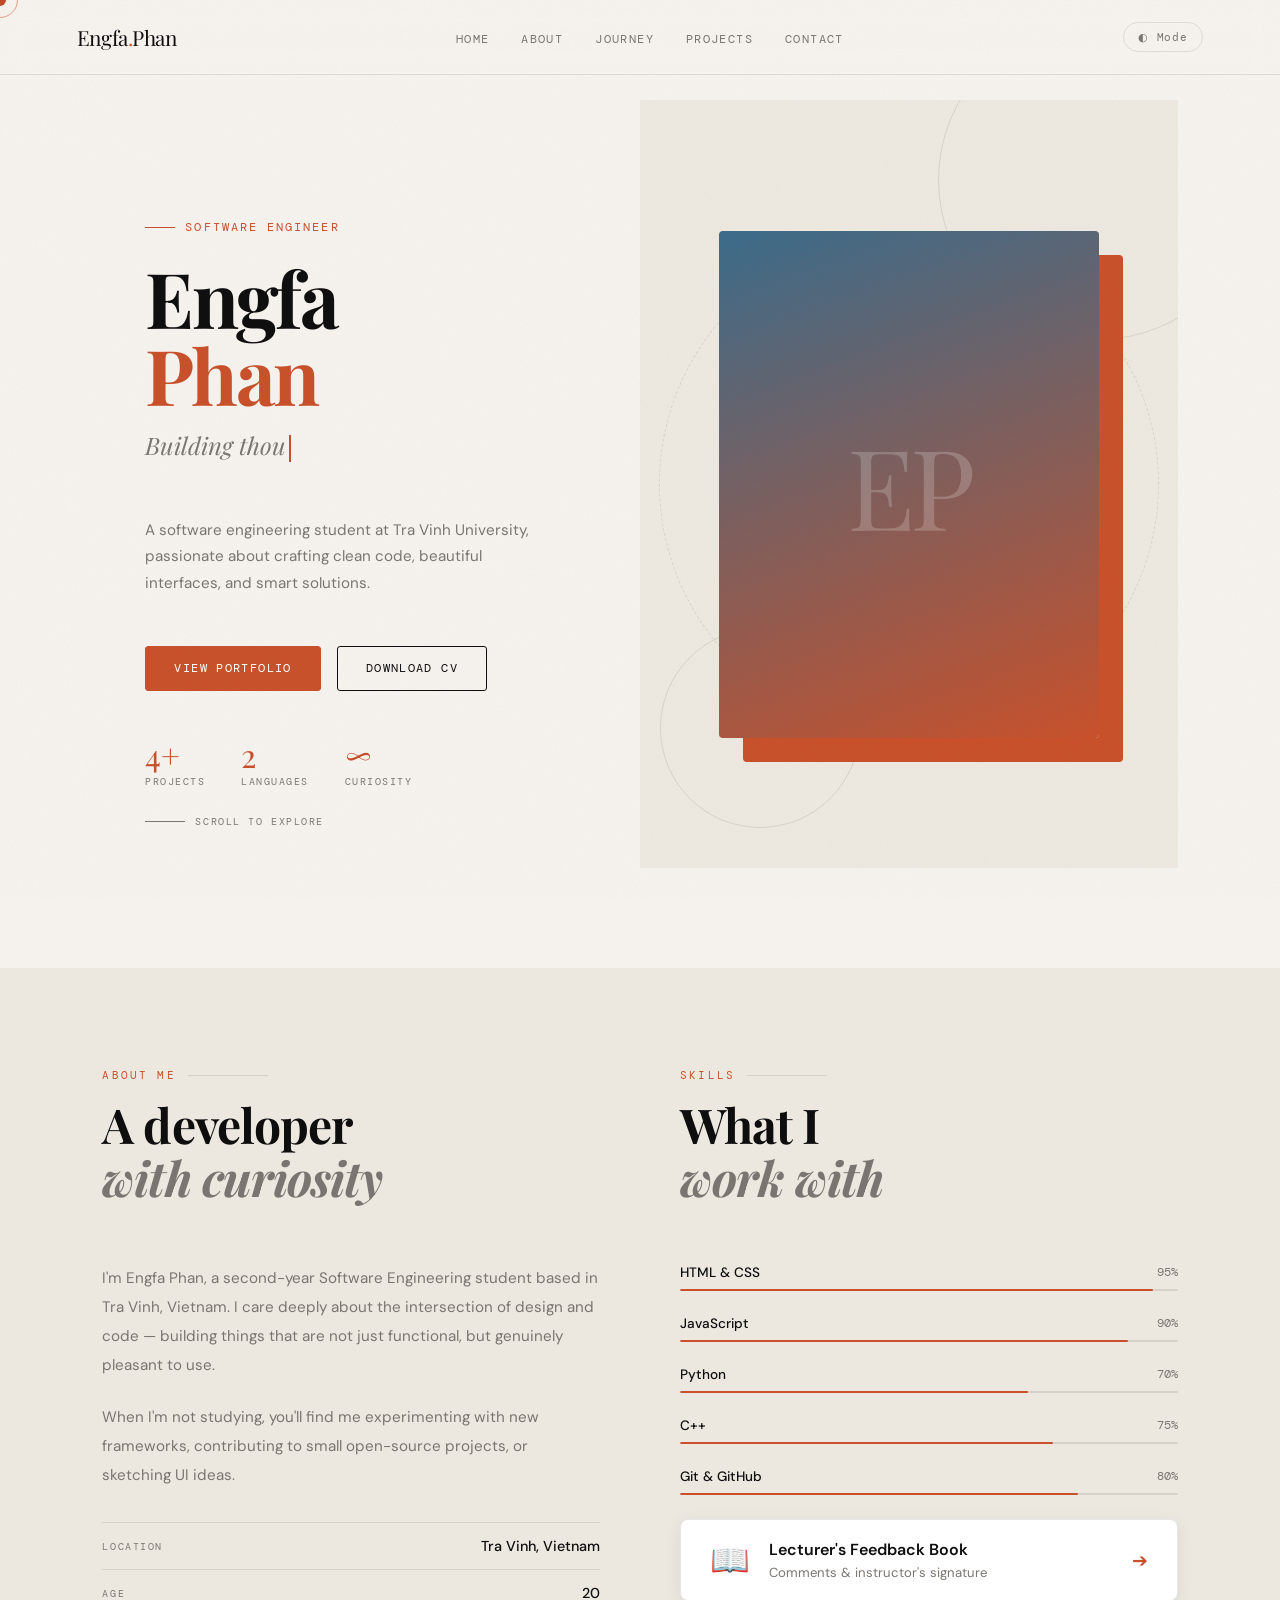
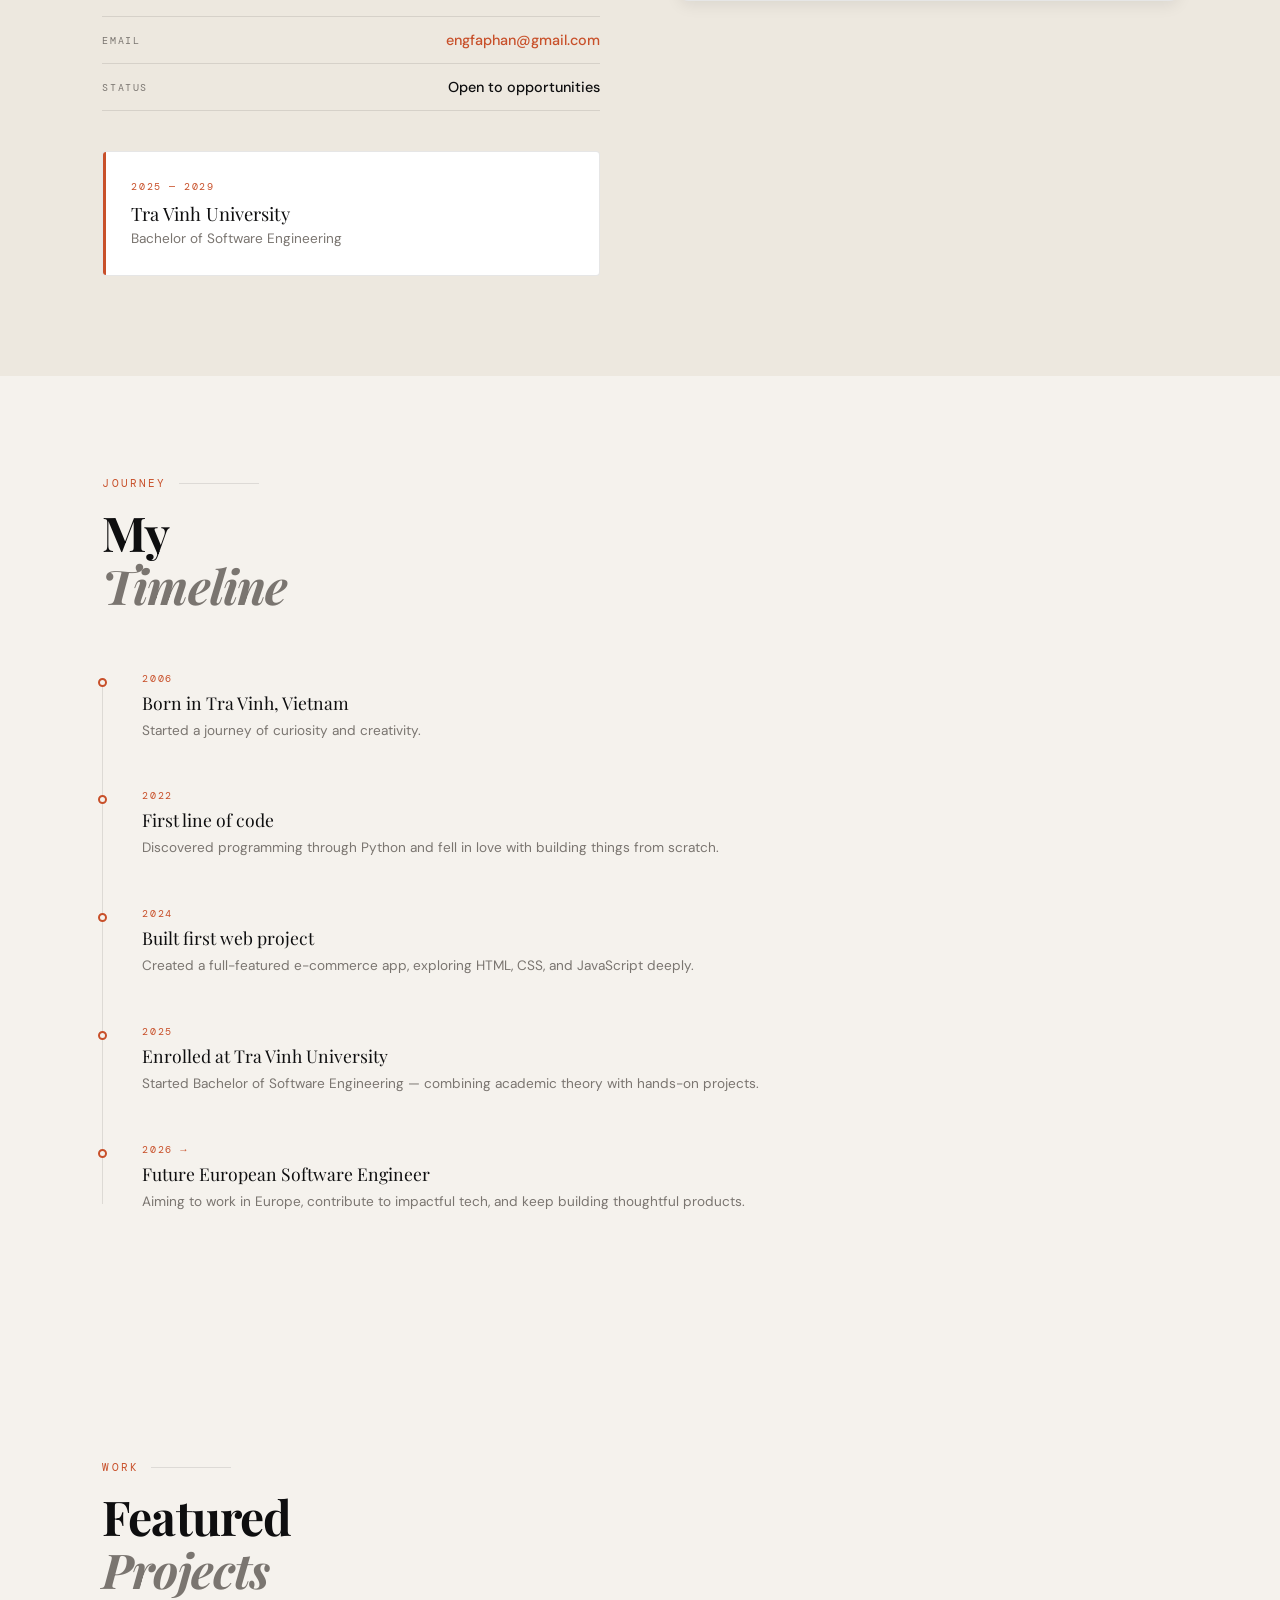
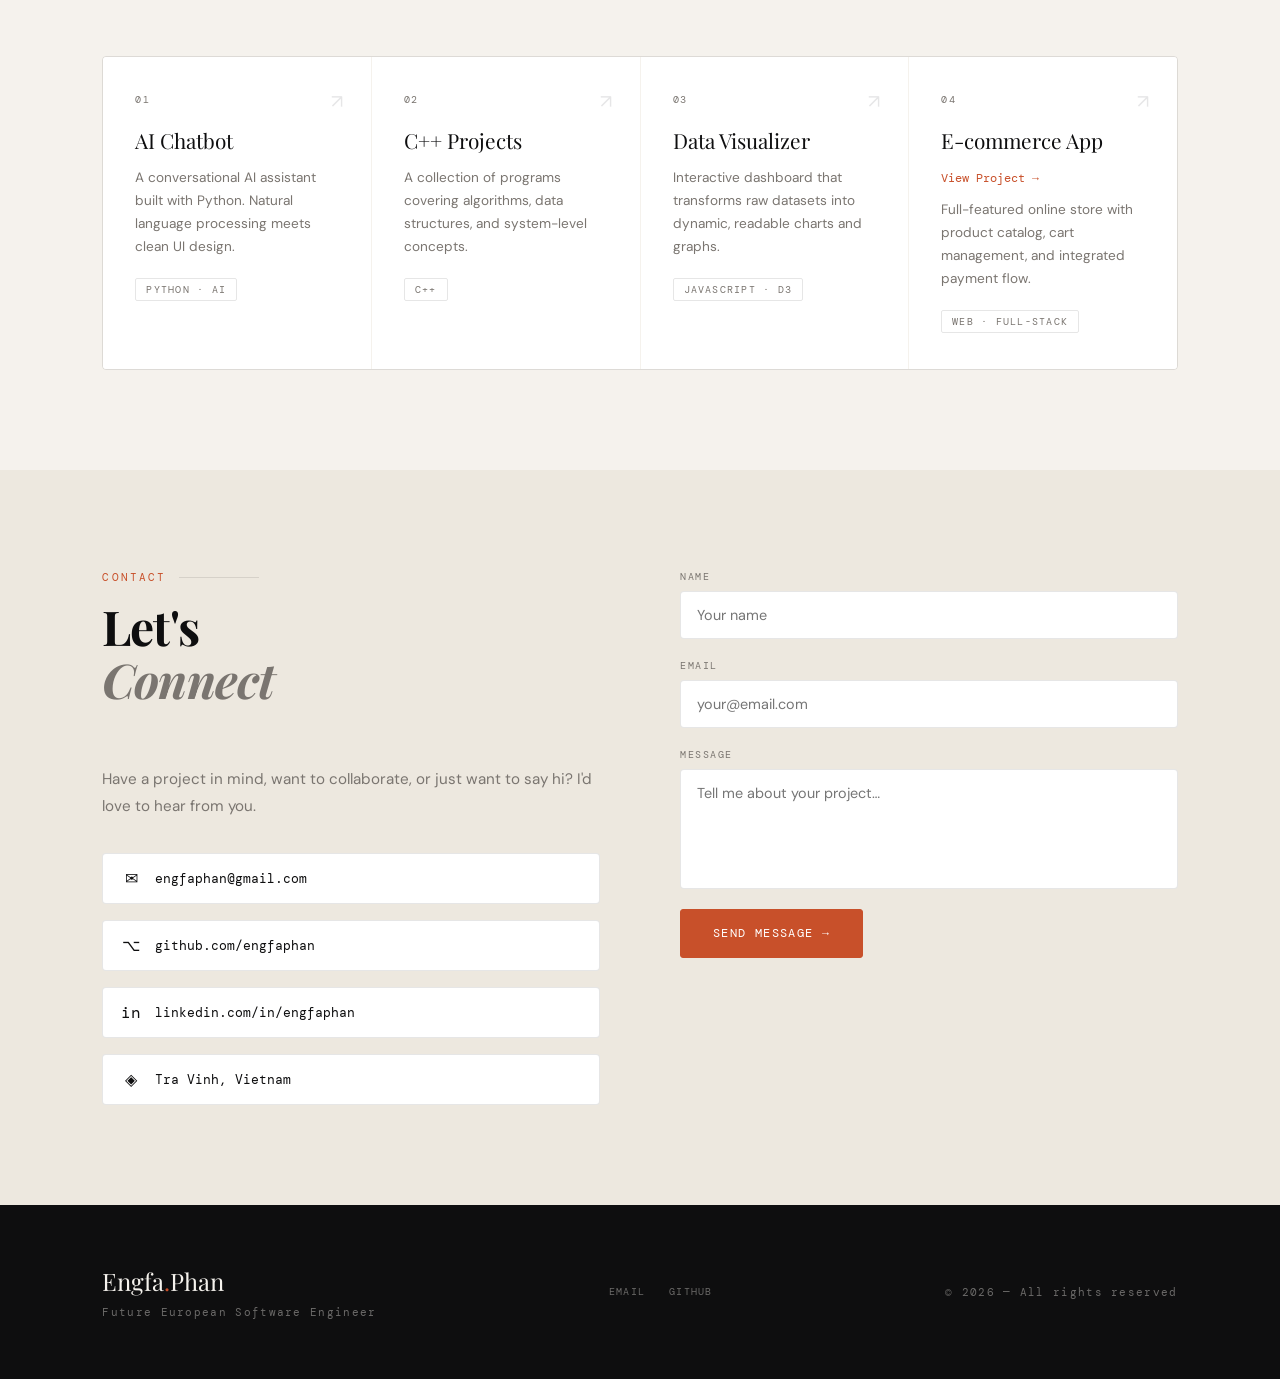
==== commit 8c42ddea: "fix hero stats + book link" ====
--- a/index.html
+++ b/index.html
@@ -13,7 +13,6 @@
       content="Engfa Phan, Software Engineer, Web Developer, Tra Vinh University, Portfolio"
     />
     <meta name="author" content="Engfa Phan" />
-    <!-- Open Graph cho Facebook/LinkedIn -->
     <meta
       property="og:title"
       content="Engfa Phan — Software Engineer Portfolio"
@@ -24,7 +23,6 @@
     />
     <meta property="og:image" content="hinanh/22052006.jpg" />
     <meta property="og:type" content="website" />
-    <!-- Schema.org cho Google Search -->
     <script type="application/ld+json">
       {
         "@context": "https://schema.org",
@@ -44,6 +42,10 @@
       href="https://fonts.googleapis.com/css2?family=Playfair+Display:ital,wght@0,400;0,700;1,400&family=DM+Mono:wght@300;400;500&family=DM+Sans:wght@300;400;500&display=swap"
       rel="stylesheet"
     />
+    <script src="https://cdn.jsdelivr.net/npm/@emailjs/browser@4/dist/email.min.js"></script>
+    <script>
+      emailjs.init("YOUR_PUBLIC_KEY");
+    </script>
     <style>
       :root {
         --ink: #0e0e0f;
@@ -56,7 +58,6 @@
         --border: rgba(14, 14, 15, 0.1);
         --cursor-size: 12px;
       }
-
       *,
       *::before,
       *::after {
@@ -67,7 +68,6 @@
       html {
         scroll-behavior: smooth;
       }
-
       body {
         font-family: "DM Sans", sans-serif;
         background: var(--paper);
@@ -75,8 +75,6 @@
         overflow-x: hidden;
         cursor: none;
       }
-
-      /* ── GRAIN ── */
       body::before {
         content: "";
         position: fixed;
@@ -86,8 +84,6 @@
         z-index: 9999;
         opacity: 0.5;
       }
-
-      /* ── DARK MODE ── */
       body.dark {
         --ink: #f0ece5;
         --paper: #111010;
@@ -99,7 +95,7 @@
         --border: rgba(240, 236, 229, 0.1);
       }
 
-      /* ── CUSTOM CURSOR ── */
+      /* CURSOR */
       #cursor {
         position: fixed;
         width: var(--cursor-size);
@@ -144,7 +140,7 @@
         opacity: 0.5;
       }
 
-      /* ── NAV ── */
+      /* NAV */
       nav {
         position: fixed;
         top: 0;
@@ -164,7 +160,6 @@
       body.dark nav {
         background: rgba(17, 16, 16, 0.8);
       }
-
       .logo {
         font-family: "Playfair Display", serif;
         font-size: 1.3rem;
@@ -176,7 +171,6 @@
         color: var(--accent);
         font-style: normal;
       }
-
       .nav-links {
         display: flex;
         gap: 32px;
@@ -195,7 +189,6 @@
       .nav-links a:hover {
         color: var(--accent);
       }
-
       .mode-btn {
         background: none;
         border: 1px solid var(--border);
@@ -213,7 +206,7 @@
         color: var(--accent);
       }
 
-      /* ── HERO ── */
+      /* HERO */
       .hero {
         min-height: 100vh;
         display: grid;
@@ -221,7 +214,6 @@
         position: relative;
         overflow: hidden;
       }
-
       .hero-left {
         display: flex;
         flex-direction: column;
@@ -230,7 +222,6 @@
         position: relative;
         z-index: 2;
       }
-
       .hero-tag {
         font-family: "DM Mono", monospace;
         font-size: 0.72rem;
@@ -250,7 +241,6 @@
         height: 1px;
         background: var(--accent);
       }
-
       .hero-name {
         font-family: "Playfair Display", serif;
         font-size: clamp(3.2rem, 6vw, 5.5rem);
@@ -264,7 +254,6 @@
       .hero-name span {
         color: var(--accent);
       }
-
       .hero-role {
         font-family: "Playfair Display", serif;
         font-style: italic;
@@ -275,8 +264,6 @@
         animation: fadeUp 0.7s 0.6s forwards;
         min-height: 2em;
       }
-
-      /* Typing cursor */
       .typing-cursor {
         display: inline-block;
         width: 2px;
@@ -295,7 +282,6 @@
           opacity: 0;
         }
       }
-
       .hero-desc {
         font-size: 0.95rem;
         line-height: 1.75;
@@ -305,7 +291,6 @@
         opacity: 0;
         animation: fadeUp 0.7s 0.8s forwards;
       }
-
       .hero-actions {
         display: flex;
         gap: 16px;
@@ -313,8 +298,6 @@
         opacity: 0;
         animation: fadeUp 0.7s 1s forwards;
       }
-
-      /* stat strip */
       .hero-stats {
         display: flex;
         gap: 36px;
@@ -336,7 +319,6 @@
         color: var(--muted);
         margin-top: 4px;
       }
-
       @keyframes fadeUp {
         from {
           opacity: 0;
@@ -347,7 +329,6 @@
           transform: translateY(0);
         }
       }
-
       .btn {
         font-family: "DM Mono", monospace;
         font-size: 0.72rem;
@@ -379,7 +360,7 @@
         color: var(--paper);
       }
 
-      /* Hero right */
+      /* HERO RIGHT */
       .hero-right {
         position: relative;
         overflow: hidden;
@@ -444,8 +425,6 @@
         bottom: 40px;
         left: 20px;
       }
-
-      /* animated ring */
       .deco-ring {
         position: absolute;
         border-radius: 50%;
@@ -464,7 +443,6 @@
           transform: translate(-50%, -50%) rotate(360deg);
         }
       }
-
       .scroll-hint {
         position: absolute;
         bottom: 40px;
@@ -496,11 +474,10 @@
         }
       }
 
-      /* ── SECTION SHARED ── */
+      /* SECTIONS */
       section {
         padding: 100px 8%;
       }
-
       .section-label {
         font-family: "DM Mono", monospace;
         font-size: 0.68rem;
@@ -519,7 +496,6 @@
         background: var(--border);
         max-width: 80px;
       }
-
       .section-title {
         font-family: "Playfair Display", serif;
         font-size: clamp(2rem, 4vw, 3rem);
@@ -528,7 +504,7 @@
         margin-bottom: 60px;
       }
 
-      /* ── ABOUT ── */
+      /* ABOUT */
       #about {
         background: var(--cream);
         display: grid;
@@ -542,7 +518,6 @@
         color: var(--muted);
         margin-bottom: 24px;
       }
-
       .info-table {
         margin-top: 32px;
         border-top: 1px solid var(--border);
@@ -569,7 +544,6 @@
         color: var(--accent);
         text-decoration: none;
       }
-
       .skills-list {
         margin-top: 8px;
       }
@@ -603,7 +577,6 @@
         width: 0;
         transition: width 1.2s cubic-bezier(0.22, 1, 0.36, 1);
       }
-
       .edu-card {
         border: 1px solid var(--border);
         border-radius: 4px;
@@ -639,11 +612,61 @@
         color: var(--muted);
       }
 
-      /* ── TIMELINE ── */
+      /* BOOK LINK */
+      .guestbook-card-link {
+        display: flex;
+        align-items: center;
+        gap: 1.2rem;
+        padding: 1.2rem 1.8rem;
+        margin-top: 1.5rem;
+        border-radius: 8px;
+        background: var(--card);
+        border: 1px solid var(--border);
+        text-decoration: none;
+        color: inherit;
+        box-shadow: 0 4px 16px rgba(0, 0, 0, 0.08);
+        transition: all 0.3s cubic-bezier(0.25, 0.8, 0.25, 1);
+        cursor: none;
+      }
+      .guestbook-card-link:hover {
+        transform: translateY(-3px);
+        border-color: var(--accent);
+        box-shadow: 0 8px 24px rgba(200, 80, 42, 0.15);
+      }
+      .guestbook-card-link:active {
+        transform: translateY(1px);
+      }
+      .card-icon {
+        font-size: 2rem;
+        line-height: 1;
+      }
+      .card-content {
+        flex: 1;
+      }
+      .card-title {
+        margin: 0;
+        font-size: 1rem;
+        font-weight: 600;
+        color: var(--ink);
+      }
+      .card-desc {
+        margin: 4px 0 0 0;
+        font-size: 0.82rem;
+        color: var(--muted);
+      }
+      .card-arrow {
+        font-size: 1.2rem;
+        color: var(--accent);
+        transition: transform 0.3s ease;
+      }
+      .guestbook-card-link:hover .card-arrow {
+        transform: translateX(5px);
+      }
+
+      /* TIMELINE */
       #timeline {
         background: var(--paper);
       }
-
       .timeline-wrap {
         position: relative;
         padding-left: 40px;
@@ -657,7 +680,6 @@
         width: 1px;
         background: var(--border);
       }
-
       .tl-item {
         position: relative;
         margin-bottom: 48px;
@@ -685,7 +707,6 @@
       .tl-item:hover::before {
         background: var(--accent);
       }
-
       .tl-year {
         font-family: "DM Mono", monospace;
         font-size: 0.65rem;
@@ -704,11 +725,10 @@
         line-height: 1.6;
       }
 
-      /* ── PROJECTS ── */
+      /* PROJECTS */
       #projects {
         background: var(--paper);
       }
-
       .project-grid {
         display: grid;
         grid-template-columns: repeat(auto-fit, minmax(260px, 1fr));
@@ -743,7 +763,6 @@
       .project-card:hover::after {
         transform: scaleX(1);
       }
-
       .project-num {
         font-family: "DM Mono", monospace;
         font-size: 0.65rem;
@@ -792,19 +811,25 @@
         color: var(--accent);
         transform: translate(4px, -4px);
       }
-
-      /* ── CONTACT ── */
+      .project-link {
+        font-family: "DM Mono", monospace;
+        font-size: 0.72rem;
+        color: var(--accent);
+        text-decoration: none;
+        display: inline-block;
+        margin-bottom: 12px;
+      }
+
+      /* CONTACT */
       #contact {
         background: var(--cream);
       }
-
       .contact-grid {
         display: grid;
         grid-template-columns: 1fr 1fr;
         gap: 80px;
         align-items: start;
       }
-
       .contact-info p {
         font-size: 0.95rem;
         line-height: 1.8;
@@ -841,8 +866,6 @@
         width: 20px;
         text-align: center;
       }
-
-      /* form */
       .contact-form {
         display: flex;
         flex-direction: column;
@@ -910,7 +933,7 @@
         display: block;
       }
 
-      /* ── FOOTER ── */
+      /* FOOTER */
       footer {
         background: var(--ink);
         color: var(--paper);
@@ -935,7 +958,6 @@
         letter-spacing: 0.12em;
         opacity: 0.4;
       }
-
       .footer-links {
         display: flex;
         gap: 24px;
@@ -955,7 +977,7 @@
         opacity: 1;
       }
 
-      /* ── REVEAL ── */
+      /* REVEAL */
       .reveal {
         opacity: 0;
         transform: translateY(30px);
@@ -967,67 +989,8 @@
         opacity: 1;
         transform: none;
       }
-      /* book*/
-      .guestbook-card-link {
-    display: flex;
-    align-items: center;
-    gap: 1.2rem;
-    padding: 1.2rem 1.8rem;
-    max-width: 500px;
-    margin: 1.5rem auto;
-    border-radius: 14px;
-    background: rgba(255, 255, 255, 0.04);
-    border: 1px solid rgba(255, 255, 255, 0.12);
-    text-decoration: none;
-    color: inherit;
-    box-shadow: 0 8px 20px rgba(0, 0, 0, 0.15);
-    backdrop-filter: blur(10px);
-    transition: all 0.3s cubic-bezier(0.25, 0.8, 0.25, 1);
-}
-
-/* Hiệu ứng di chuột (Hover) */
-.guestbook-card-link:hover {
-    transform: translateY(-4px) scale(1.02);
-    background: rgba(255, 255, 255, 0.08);
-    border-color: rgba(255, 255, 255, 0.3);
-    box-shadow: 0 12px 30px rgba(0, 0, 0, 0.3);
-}
-
-.card-icon {
-    font-size: 2rem;
-    line-height: 1;
-}
-
-.card-content {
-    flex: 1;
-}
-
-.card-title {
-    margin: 0;
-    font-size: 1.1rem;
-    font-weight: 600;
-    letter-spacing: 0.3px;
-}
-
-.card-desc {
-    margin: 4px 0 0 0;
-    font-size: 0.85rem;
-    opacity: 0.7;
-}
-
-.card-arrow {
-    font-size: 1.2rem;
-    opacity: 0.5;
-    transition: transform 0.3s ease, opacity 0.3s ease;
-}
-
-/* Mũi tên nhích sang phải khi rê chuột vào */
-.guestbook-card-link:hover .card-arrow {
-    opacity: 1;
-    transform: translateX(5px);
-}
-
-      /* ── RESPONSIVE ── */
+
+      /* RESPONSIVE */
       @media (max-width: 768px) {
         .hero {
           grid-template-columns: 1fr;
@@ -1060,79 +1023,8 @@
         #cursor-trail {
           display: none;
         }
-        .guestbook {
-          margin-top: 60px;
-          padding-top: 40px;
-          border-top: 1px solid var(--border);
-          grid-column: 1/-1;
-        }
-        .gb-form {
-          display: flex;
-          flex-direction: column;
-          gap: 16px;
-          max-width: 480px;
-          margin-bottom: 24px;
-        }
-        .gb-toggle {
-          font-family: "DM Mono", monospace;
-          font-size: 0.72rem;
-          letter-spacing: 0.1em;
-          text-transform: uppercase;
-          padding: 10px 20px;
-          border: 1px solid var(--border);
-          background: transparent;
-          color: var(--muted);
-          border-radius: 3px;
-          cursor: pointer;
-          transition: all 0.2s;
-          margin-bottom: 16px;
-        }
-        .gb-toggle:hover {
-          border-color: var(--accent);
-          color: var(--accent);
-        }
-        .comments-box {
-          max-height: 0;
-          overflow: hidden;
-          transition: max-height 0.5s cubic-bezier(0.22, 1, 0.36, 1);
-        }
-        .comments-box.open {
-          max-height: 1000px;
-        }
-        .comment-item {
-          padding: 16px 0;
-          border-bottom: 1px solid var(--border);
-        }
-        .comment-item:last-child {
-          border-bottom: none;
-        }
-        .comment-header {
-          display: flex;
-          justify-content: space-between;
-          margin-bottom: 6px;
-        }
-        .comment-name {
-          font-weight: 500;
-          font-size: 0.9rem;
-          color: var(--accent);
-        }
-        .comment-time {
-          font-family: "DM Mono", monospace;
-          font-size: 0.65rem;
-          color: var(--muted);
-        }
-        .comment-msg {
-          font-size: 0.88rem;
-          color: var(--muted);
-          line-height: 1.6;
-        }
-        
       }
     </style>
-    <script src="https://cdn.jsdelivr.net/npm/@emailjs/browser@4/dist/email.min.js"></script>
-    <script>
-      emailjs.init("YOUR_PUBLIC_KEY");
-    </script>
   </head>
   <body>
     <!-- CURSOR -->
@@ -1166,11 +1058,16 @@
         </p>
         <div class="hero-actions">
           <a href="#projects" class="btn btn-solid">View Portfolio</a>
-        <a href="CV_EngfaPhan.pdf" class="btn btn-outline" download="CV_EngfaPhan.pdf">Download CV</a>
-  
-        </div>
+          <a
+            href="CV_EngfaPhan.pdf"
+            class="btn btn-outline"
+            download="CV_EngfaPhan.pdf"
+            >Download CV</a
+          >
+        </div>
+        <!-- FIX: hero-stats đúng cấu trúc -->
         <div class="hero-stats">
-        </div>
+          <div>
             <div class="hero-stat-num">4+</div>
             <div class="hero-stat-label">Projects</div>
           </div>
@@ -1314,20 +1211,19 @@
             </div>
             <div class="skill-track">
               <div class="skill-fill" data-w="80"></div>
-               <!-- ĐẶT BOOK LINK Ở ĐÂY -->
-<a href="questbook/indexbook.html" class="guestbook-card-link">
-    <div class="card-icon">📖</div>
-    <div class="card-content">
-        <h4 class="card-title">Ghé thăm Guestbook</h4>
-        <p class="card-desc">Để lại vài dòng lời nhắn kỷ niệm tại đây nhé!</p>
-    </div>
-    <div class="card-arrow">➔</div>
-</a>
-
-    </div>      ← </div> đóng about-left
             </div>
           </div>
         </div>
+
+        <!-- FIX: Book link đúng chỗ — sau skills-list, trong about-right -->
+        <a href="quest%20book/indexbook.html" class="guestbook-card-link">
+          <div class="card-icon">📖</div>
+          <div class="card-content">
+            <h4 class="card-title">Lecturer's Feedback Book</h4>
+            <p class="card-desc">Comments & instructor's signature</p>
+          </div>
+          <div class="card-arrow">➔</div>
+        </a>
       </div>
     </section>
 
@@ -1339,7 +1235,6 @@
           >Timeline</em
         >
       </h2>
-
       <div class="timeline-wrap">
         <div class="tl-item">
           <div class="tl-year">2006</div>
@@ -1391,7 +1286,6 @@
           >Projects</em
         >
       </h2>
-
       <div class="project-grid">
         <div class="project-card reveal">
           <div class="project-arrow">↗</div>
@@ -1453,65 +1347,63 @@
           </p>
           <div class="contact-links">
             <a href="mailto:engfaphan@gmail.com" class="contact-link">
-              <span class="contact-link-icon">✉</span>
-              engfaphan@gmail.com
+              <span class="contact-link-icon">✉</span>engfaphan@gmail.com
             </a>
             <a
               href="https://github.com/engfa-phan201/engfaphan.github.io"
               target="_blank"
               class="contact-link"
             >
-              <span class="contact-link-icon">⌥</span>
-              github.com/engfaphan
+              <span class="contact-link-icon">⌥</span>github.com/engfaphan
             </a>
             <a
               href="https://linkedin.com/in/engfaphan"
               target="_blank"
               class="contact-link"
             >
-              <span class="contact-link-icon">Linked</span>
-              linkedin.com/in/engfaphan
+              <span class="contact-link-icon">in</span>linkedin.com/in/engfaphan
             </a>
             <a href="#" class="contact-link">
-              <span class="contact-link-icon">◈</span>
-              Tra Vinh, Vietnam
+              <span class="contact-link-icon">◈</span>Tra Vinh, Vietnam
             </a>
           </div>
         </div>
 
         <div class="contact-form-wrap reveal" style="transition-delay: 0.15s">
-          <div class="form-group">
-            <label class="form-label">Name</label>
-            <input
-              type="text"
-              class="form-input"
-              id="fname"
-              placeholder="Your name"
-            />
-          </div>
-          <div class="form-group">
-            <label class="form-label">Email</label>
-            <input
-              type="email"
-              class="form-input"
-              id="femail"
-              placeholder="your@email.com"
-            />
-          </div>
-          <div class="form-group">
-            <label class="form-label">Message</label>
-            <textarea
-              class="form-textarea"
-              id="fmsg"
-              placeholder="Tell me about your project…"
-            ></textarea>
-          </div>
-          <p class="form-msg" id="form-msg">
-            ✓ Message sent! I'll get back to you soon.
-          </p>
-          <button class="form-submit" onclick="sendForm()">
-            Send Message →
-          </button>
+          <div class="contact-form">
+            <div class="form-group">
+              <label class="form-label">Name</label>
+              <input
+                type="text"
+                class="form-input"
+                id="fname"
+                placeholder="Your name"
+              />
+            </div>
+            <div class="form-group">
+              <label class="form-label">Email</label>
+              <input
+                type="email"
+                class="form-input"
+                id="femail"
+                placeholder="your@email.com"
+              />
+            </div>
+            <div class="form-group">
+              <label class="form-label">Message</label>
+              <textarea
+                class="form-textarea"
+                id="fmsg"
+                placeholder="Tell me about your project…"
+              ></textarea>
+            </div>
+            <p class="form-msg" id="form-msg">
+              ✓ Message sent! I'll get back to you soon.
+            </p>
+            <button class="form-submit" onclick="sendMessage()">
+              Send Message →
+            </button>
+          </div>
         </div>
       </div>
     </section>
@@ -1536,7 +1428,7 @@
     </footer>
 
     <script>
-      // ── DARK MODE ──
+      // DARK MODE
       function toggleDark() {
         document.body.classList.toggle("dark");
         localStorage.setItem(
@@ -1547,7 +1439,7 @@
       if (localStorage.getItem("theme") === "dark")
         document.body.classList.add("dark");
 
-      // ── CUSTOM CURSOR ──
+      // CURSOR
       const cur = document.getElementById("cursor");
       const trail = document.getElementById("cursor-trail");
       let mx = 0,
@@ -1573,7 +1465,7 @@
           );
         });
 
-      // ── TYPING ANIMATION ──
+      // TYPING
       const roles = [
         "Building thoughtful digital experiences",
         "Turning ideas into elegant code",
@@ -1583,7 +1475,6 @@
         ci = 0,
         deleting = false;
       const roleEl = document.getElementById("typing-role");
-
       function type() {
         const txt = roles[ri];
         if (!deleting) {
@@ -1610,7 +1501,7 @@
       }
       setTimeout(type, 1200);
 
-      // ── REVEAL ON SCROLL ──
+      // REVEAL
       const reveals = document.querySelectorAll(".reveal, .tl-item");
       const revealObs = new IntersectionObserver(
         (entries) => {
@@ -1622,7 +1513,7 @@
       );
       reveals.forEach((r) => revealObs.observe(r));
 
-      // ── SKILL BARS ──
+      // SKILL BARS
       const fills = document.querySelectorAll(".skill-fill");
       const skillObs = new IntersectionObserver(
         (entries) => {
@@ -1637,56 +1528,62 @@
       );
       fills.forEach((f) => skillObs.observe(f));
 
-      // ── CONTACT FORM ──
-      function sendForm() {
-        sendMessage();
-      }
-
+      // CONTACT FORM
       function sendMessage() {
         const btn = document.querySelector(".form-submit");
         const n = document.getElementById("fname").value.trim();
         const e = document.getElementById("femail").value.trim();
         const m = document.getElementById("fmsg").value.trim();
-
-        // Validation
         if (!n || !e || !m) {
-          showFormError("Please fill in all fields!");
+          showFormMsg("✗ Please fill in all fields!", "#ef4444");
           return;
         }
         if (!/^[^\s@]+@[^\s@]+\.[^\s@]+$/.test(e)) {
-          showFormError("Please enter a valid email address!");
+          showFormMsg("✗ Please enter a valid email!", "#ef4444");
           return;
         }
-
-        // Loading state
         btn.disabled = true;
         btn.textContent = "Sending...";
-
-        // Gửi qua EmailJS
-        // Sau khi đăng ký emailjs.com → thay 3 giá trị YOUR_... bên dưới
-        // Khởi tạo EmailJS
-(function() {
-    // Thay "YOUR_PUBLIC_KEY" bằng Public Key bạn lấy từ EmailJS Account
-    emailjs.init("YOUR_PUBLIC_KEY"); 
-})();
-
-// Xử lý gửi Form liên hệ
-const contactForm = document.getElementById('contact-form');
-if (contactForm) {
-    contactForm.addEventListener('submit', function(event) {
-        event.preventDefault();
-        
-        // Thay YOUR_SERVICE_ID và YOUR_TEMPLATE_ID bằng ID từ tài khoản EmailJS của bạn
-        emailjs.sendForm('YOUR_SERVICE_ID', 'YOUR_TEMPLATE_ID', this)
-            .then(function() {
-                alert('Cảm ơn bạn! Tin nhắn đã được gửi thành công.');
-                contactForm.reset();
-            }, function(error) {
-                alert('Không thể gửi tin nhắn. Vui lòng kiểm tra lại cấu hình EmailJS!');
-                console.error('EmailJS Error:', error);
-            });
-    });
-}
+        emailjs
+          .send("YOUR_SERVICE_ID", "YOUR_TEMPLATE_ID", {
+            from_name: n,
+            from_email: e,
+            message: m,
+            to_email: "engfaphan@gmail.com",
+          })
+          .then(() => {
+            showFormMsg(
+              "✓ Message sent! I'll get back to you soon.",
+              "#22c55e",
+            );
+            document.getElementById("fname").value = "";
+            document.getElementById("femail").value = "";
+            document.getElementById("fmsg").value = "";
+            btn.textContent = "Sent ✓";
+            btn.style.background = "#22c55e";
+            setTimeout(() => {
+              btn.textContent = "Send Message →";
+              btn.style.background = "";
+              btn.disabled = false;
+            }, 4000);
+          })
+          .catch((err) => {
+            console.error(err);
+            showFormMsg(
+              "✗ Failed. Please email: engfaphan@gmail.com",
+              "#ef4444",
+            );
+            btn.textContent = "Send Message →";
+            btn.disabled = false;
+          });
+      }
+      function showFormMsg(msg, color) {
+        const el = document.getElementById("form-msg");
+        el.textContent = msg;
+        el.style.color = color;
+        el.classList.add("show");
+        setTimeout(() => el.classList.remove("show"), 4000);
+      }
     </script>
   </body>
 </html>
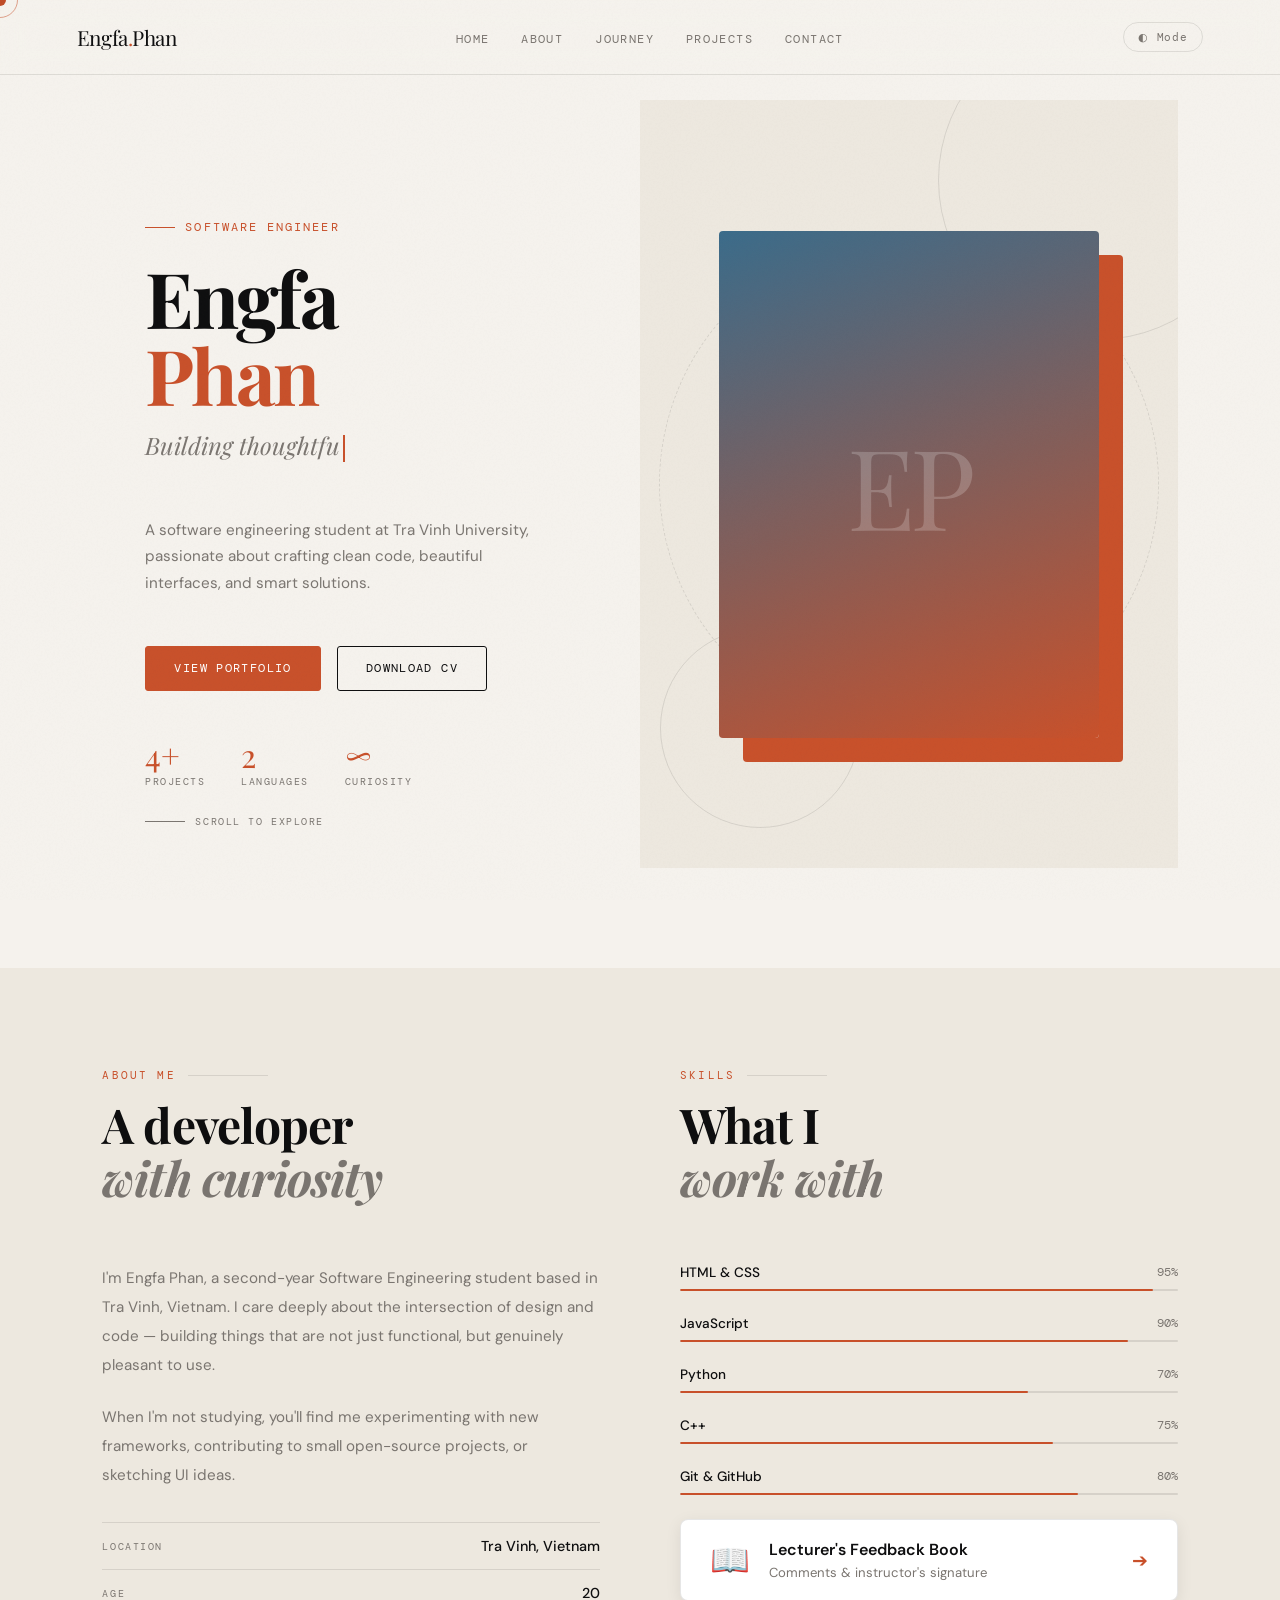
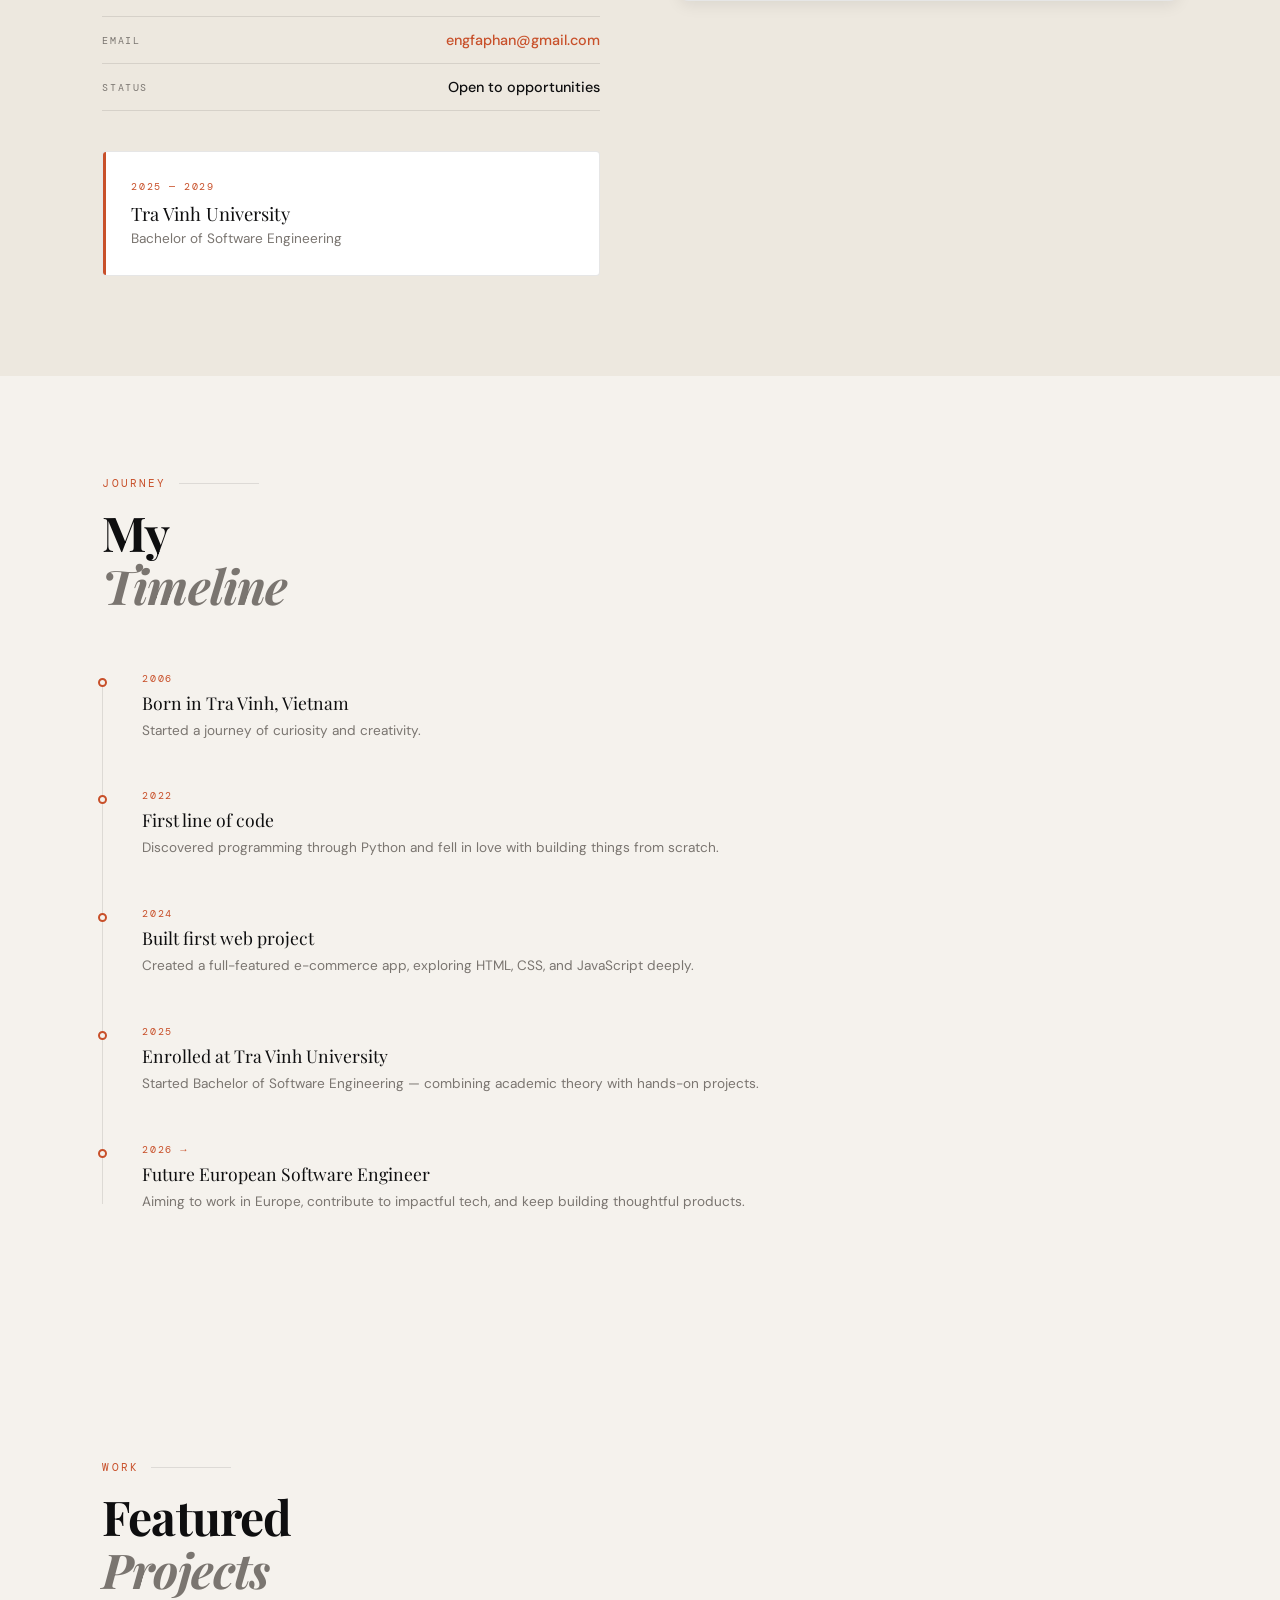
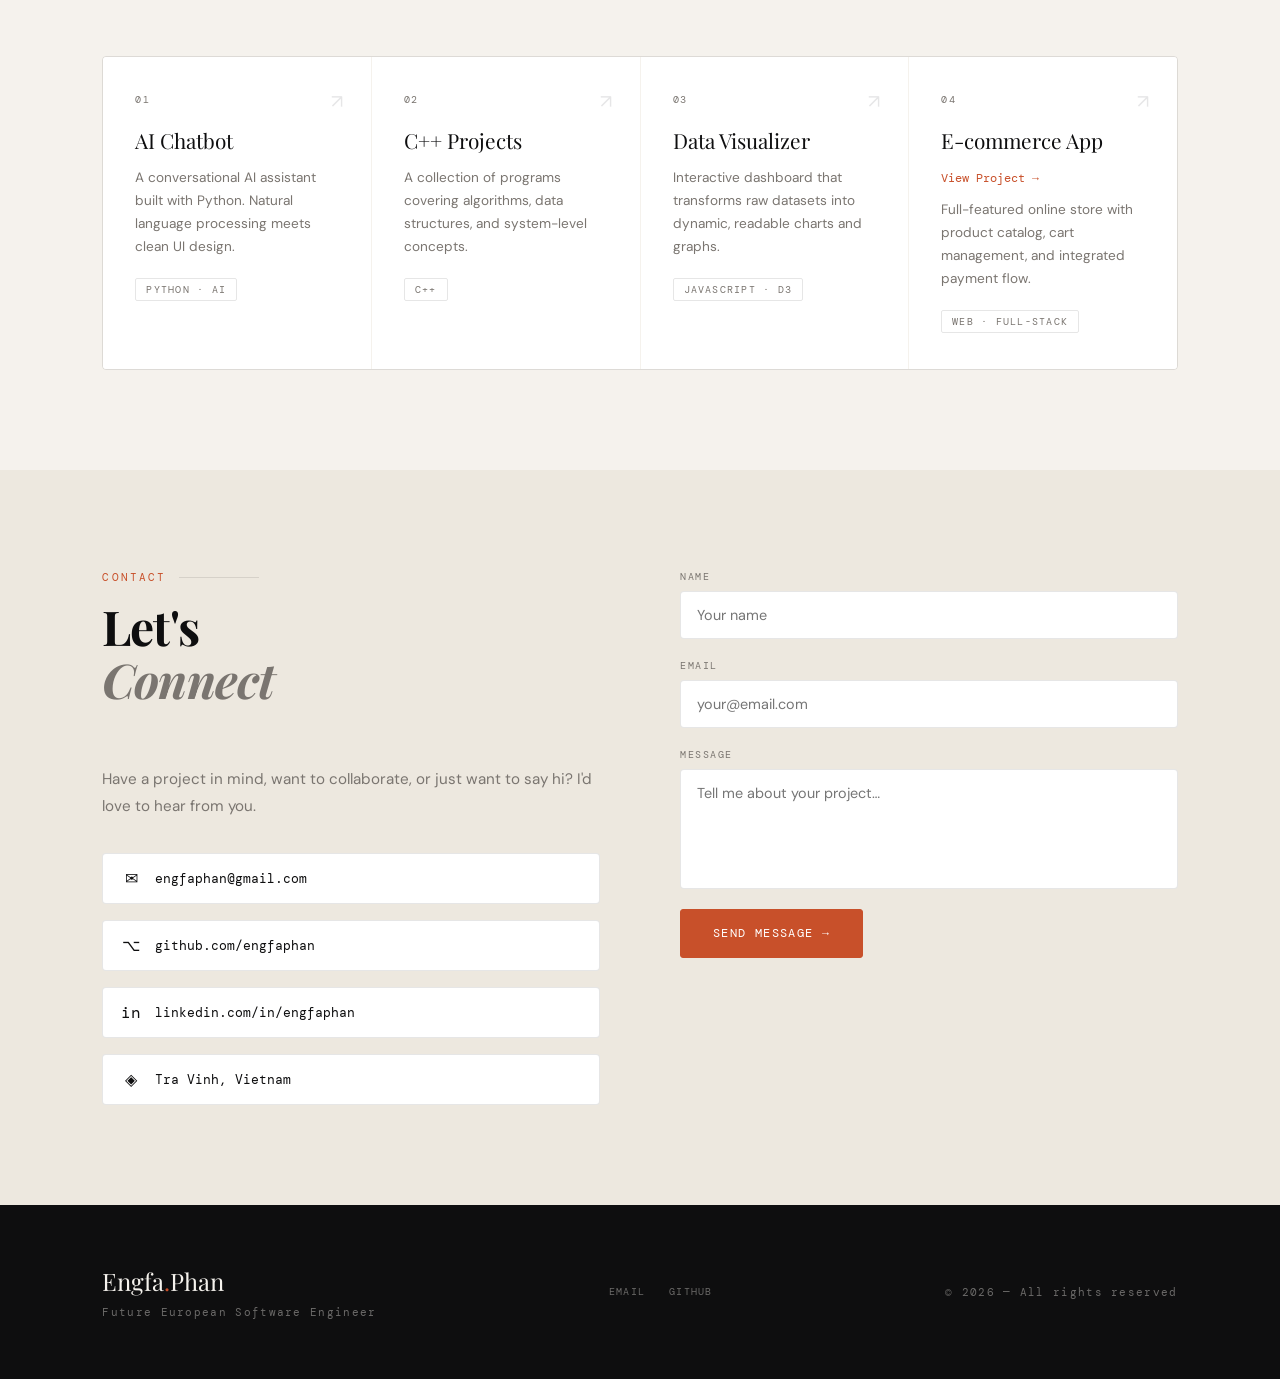
==== commit 7333d248: "fix link" ====
--- a/index.html
+++ b/index.html
@@ -1216,7 +1216,7 @@
         </div>
 
         <!-- FIX: Book link đúng chỗ — sau skills-list, trong about-right -->
-        <a href="quest%20book/indexbook.html" class="guestbook-card-link">
+        <a href="questbook/indexbook.html" class="guestbook-card-link">
           <div class="card-icon">📖</div>
           <div class="card-content">
             <h4 class="card-title">Lecturer's Feedback Book</h4>
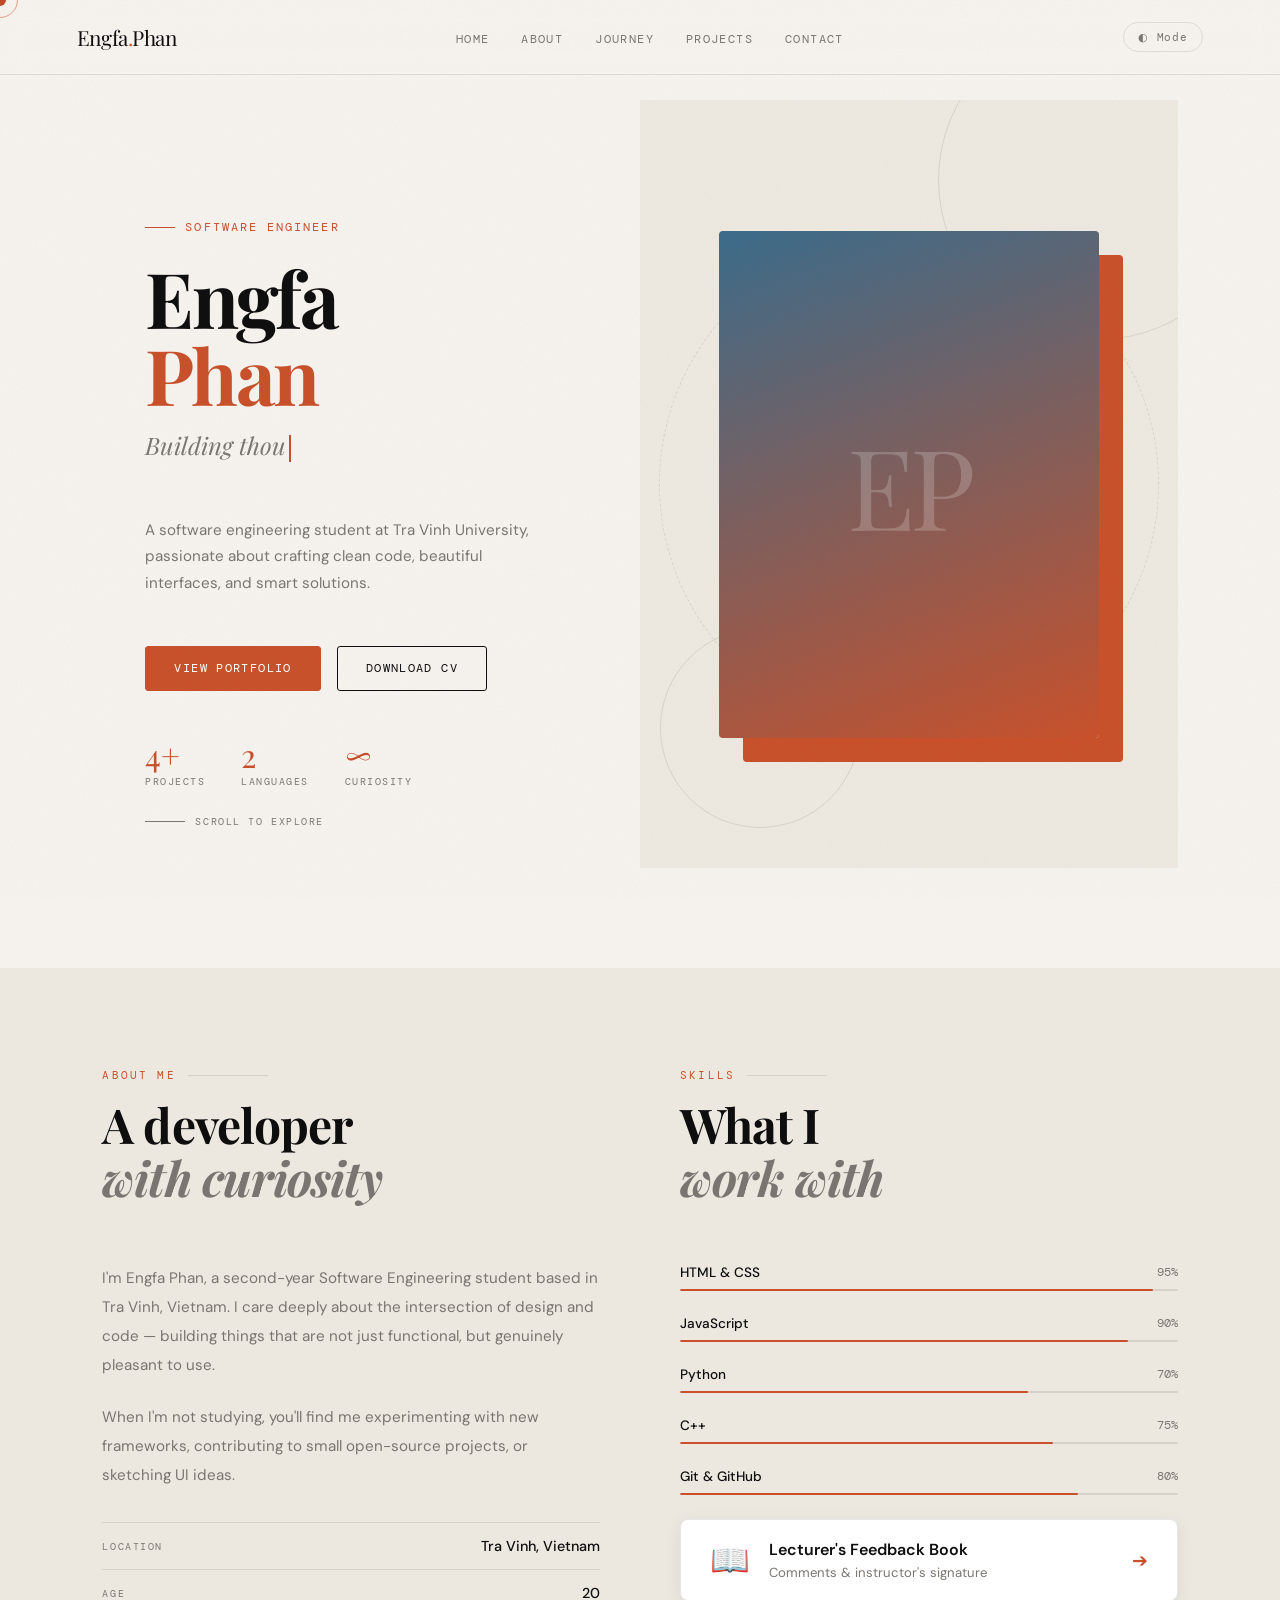
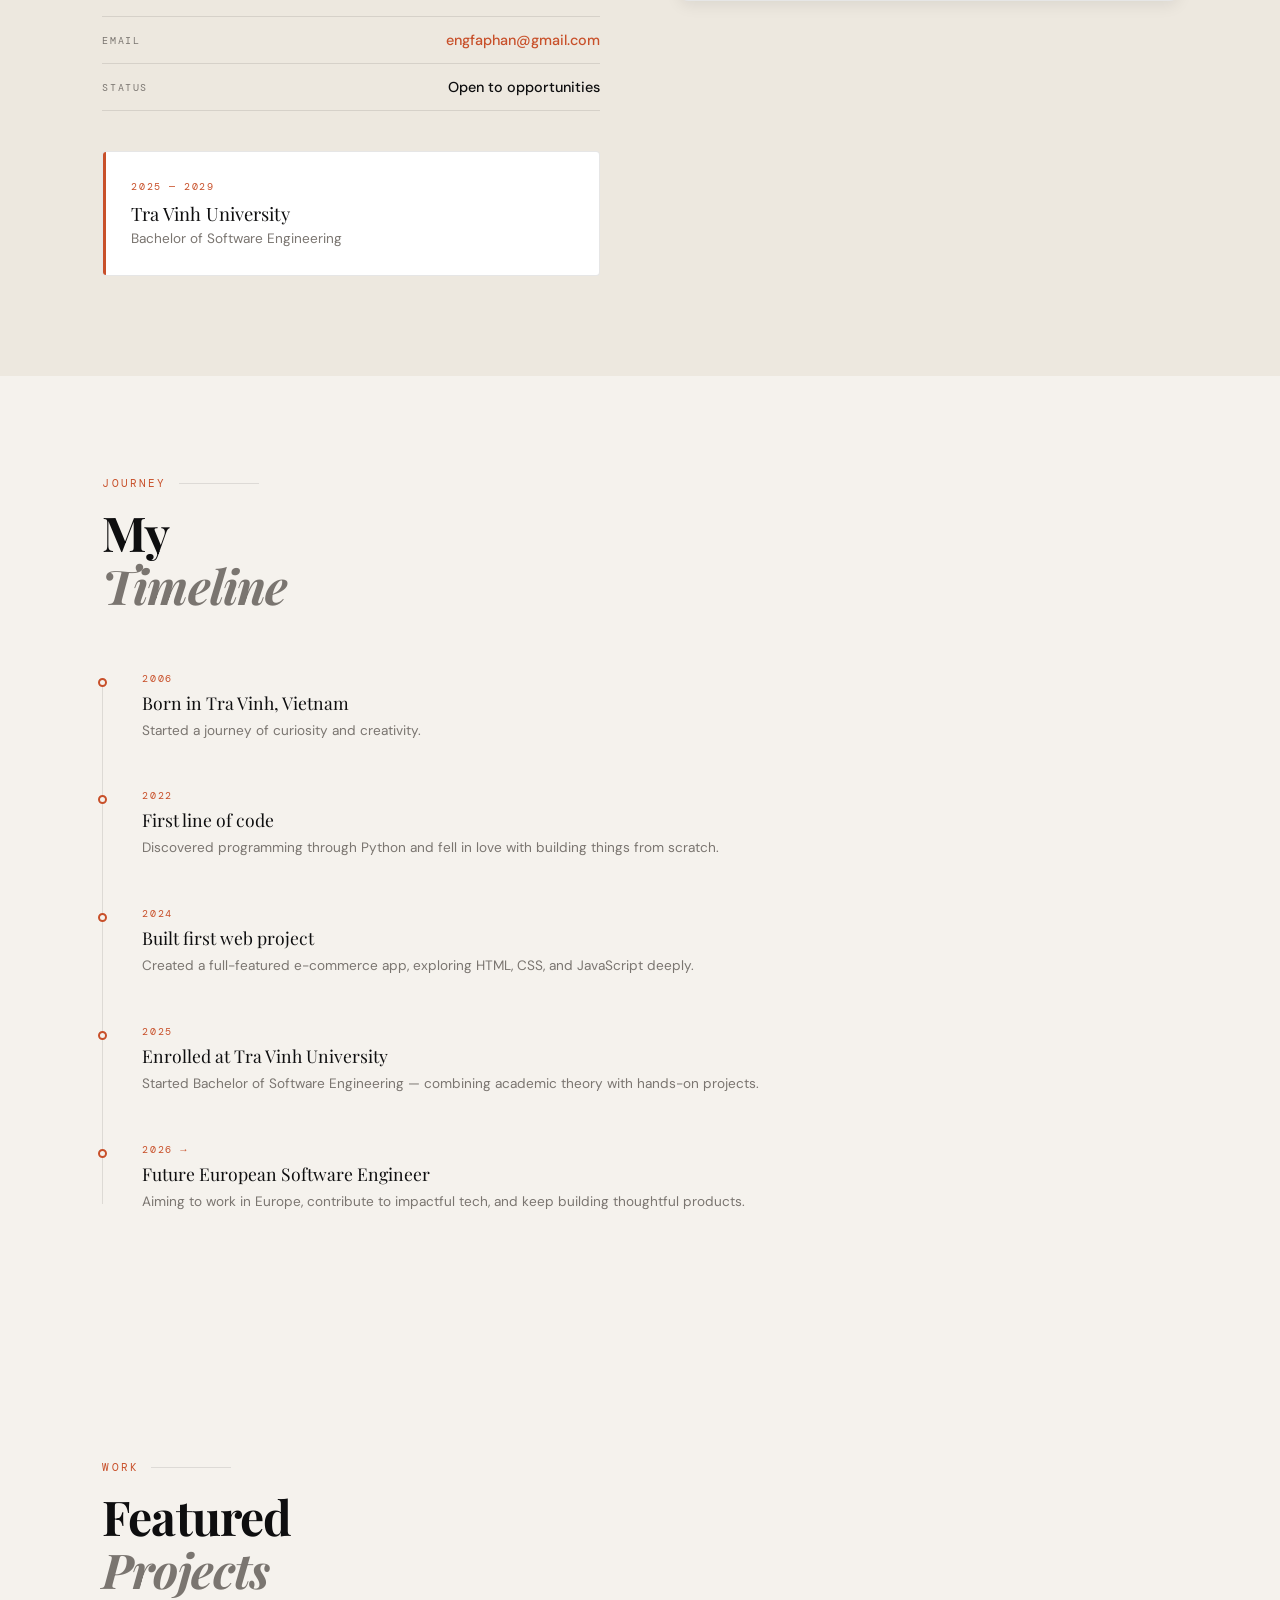
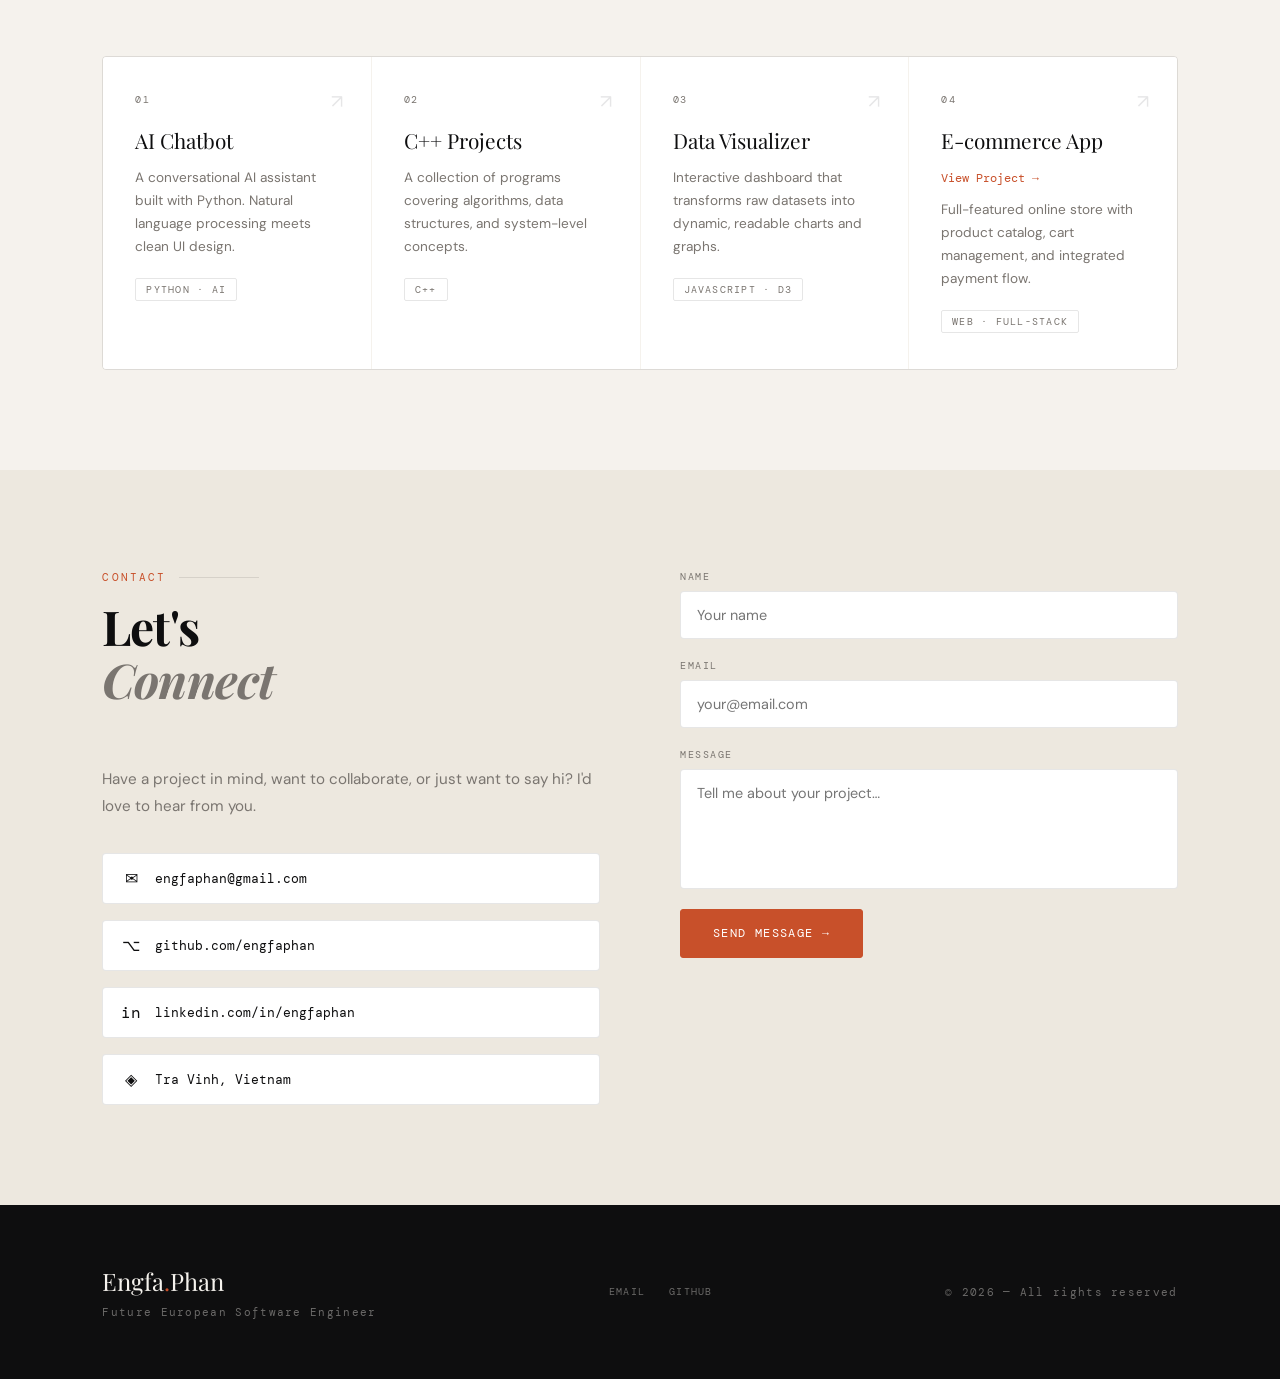
==== commit ff525ab1: "update index.html" ====
--- a/index.html
+++ b/index.html
@@ -1585,5 +1585,6 @@
         setTimeout(() => el.classList.remove("show"), 4000);
       }
     </script>
+    <!--update-->
   </body>
 </html>
